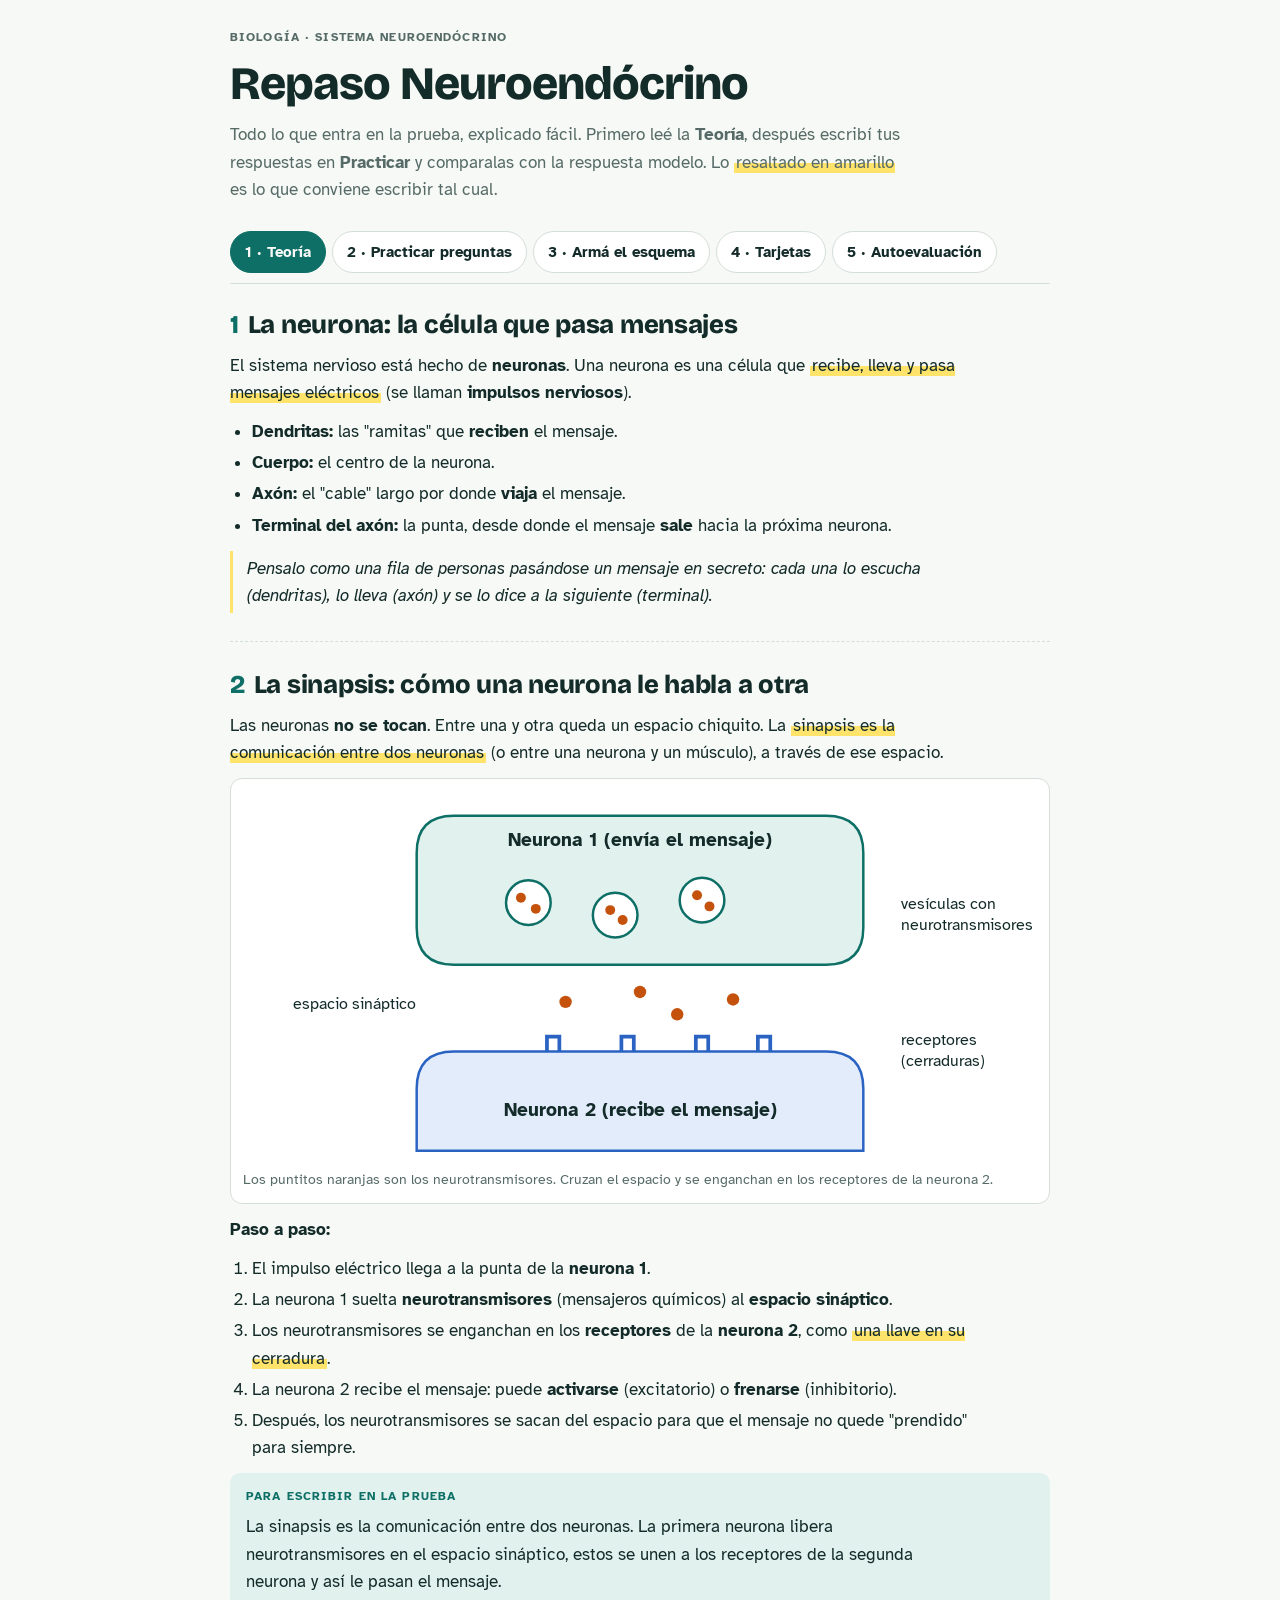
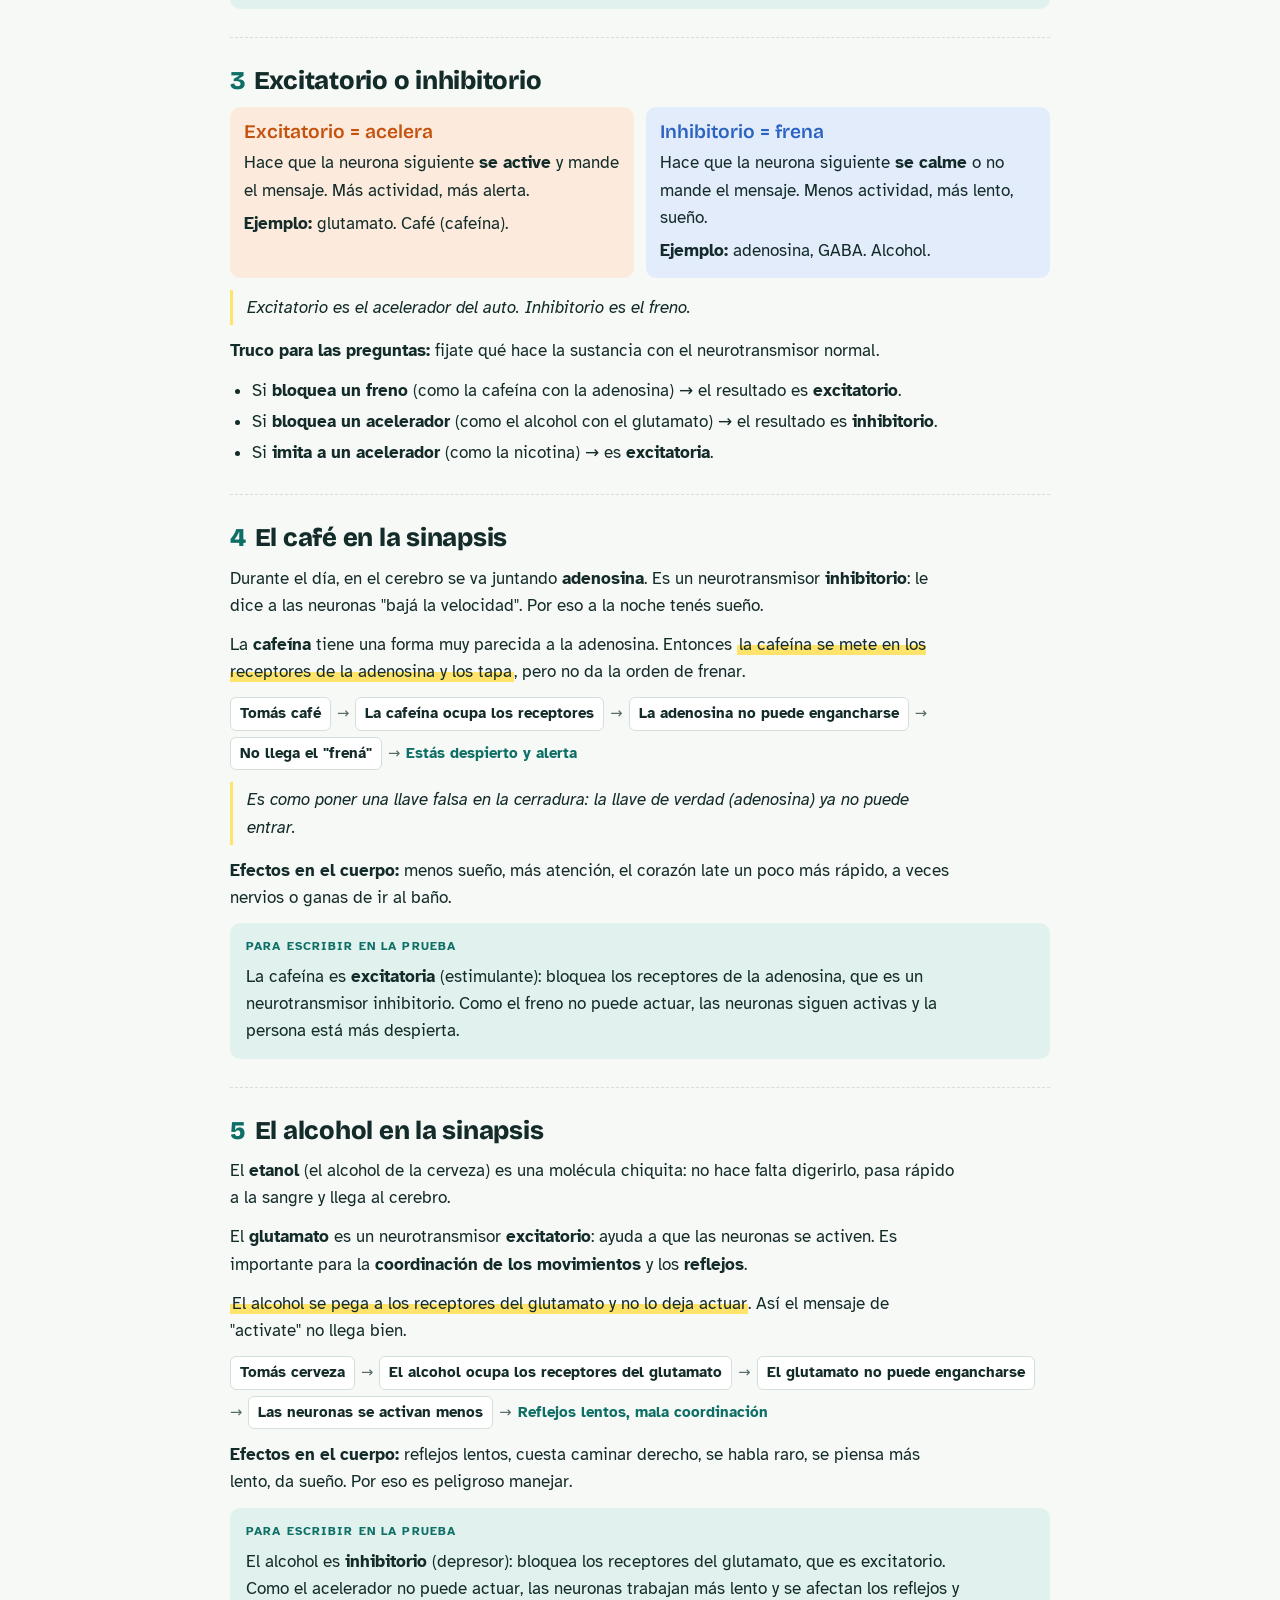
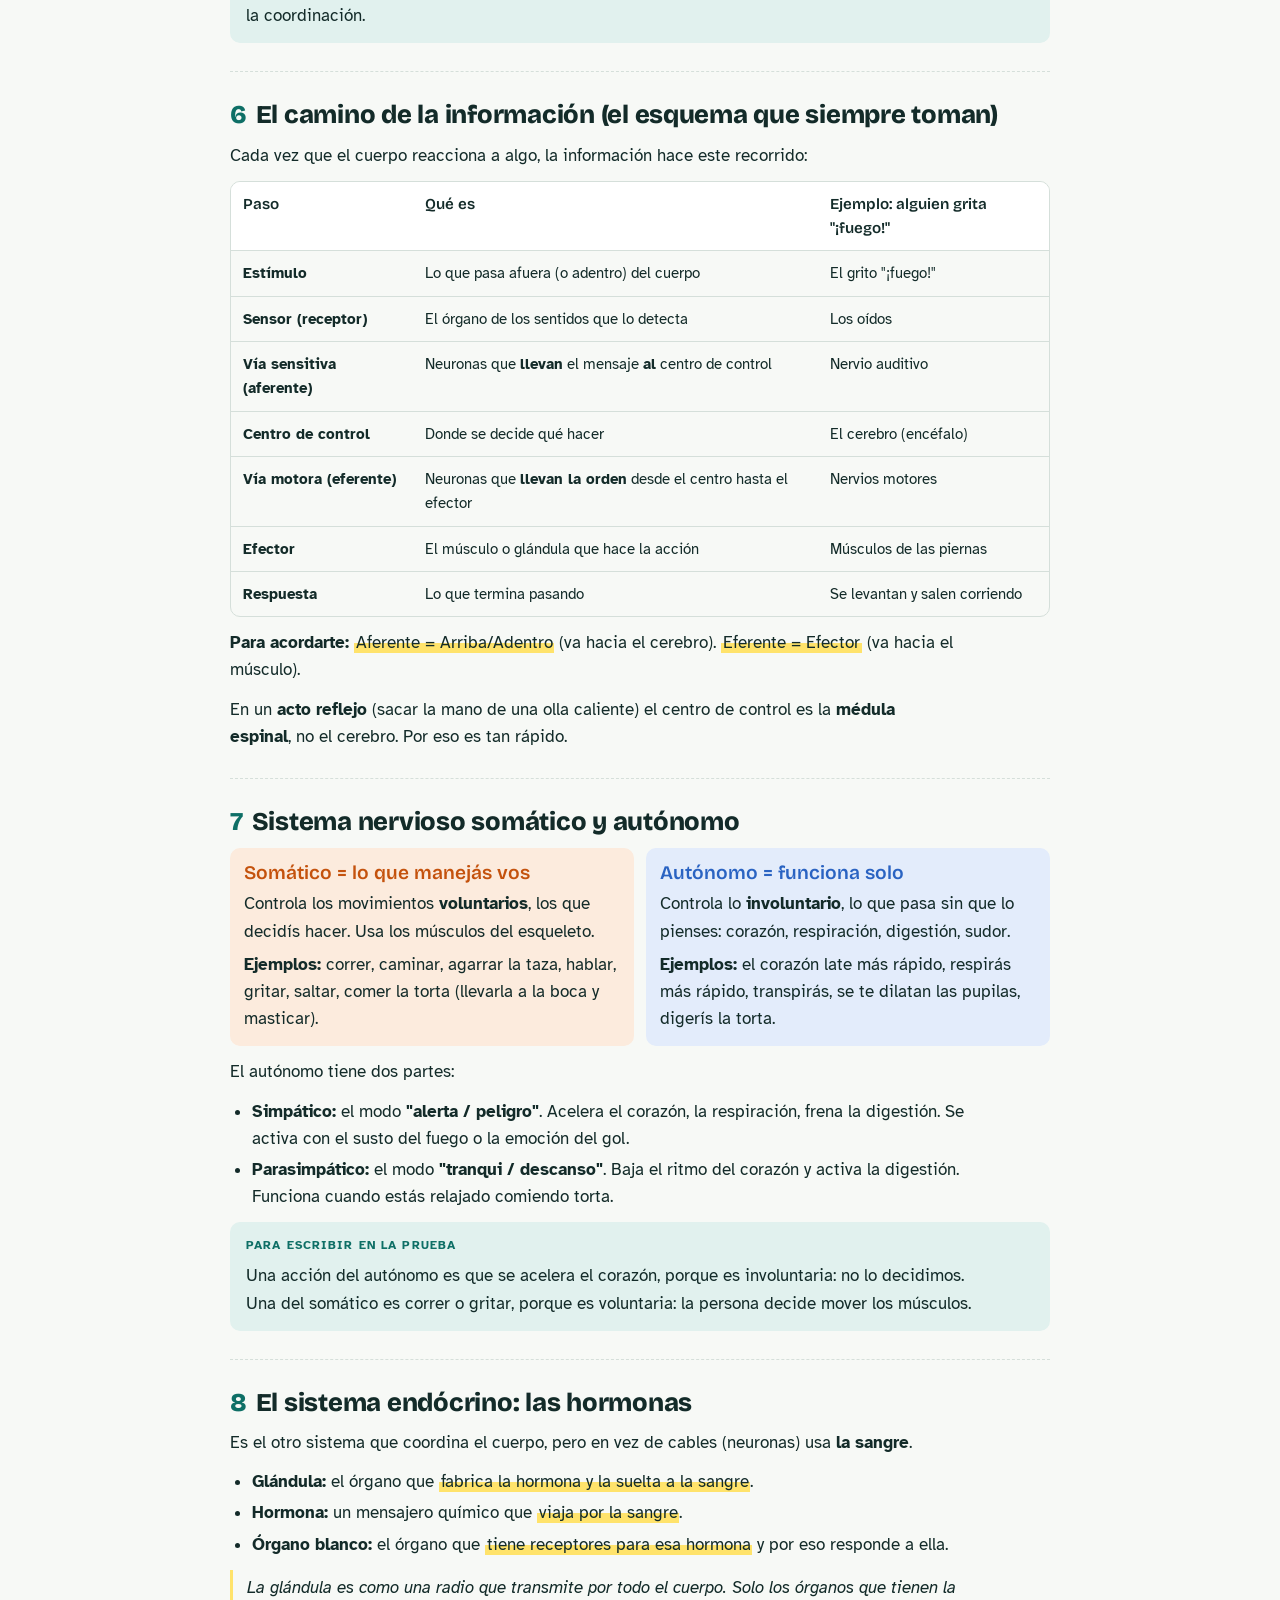
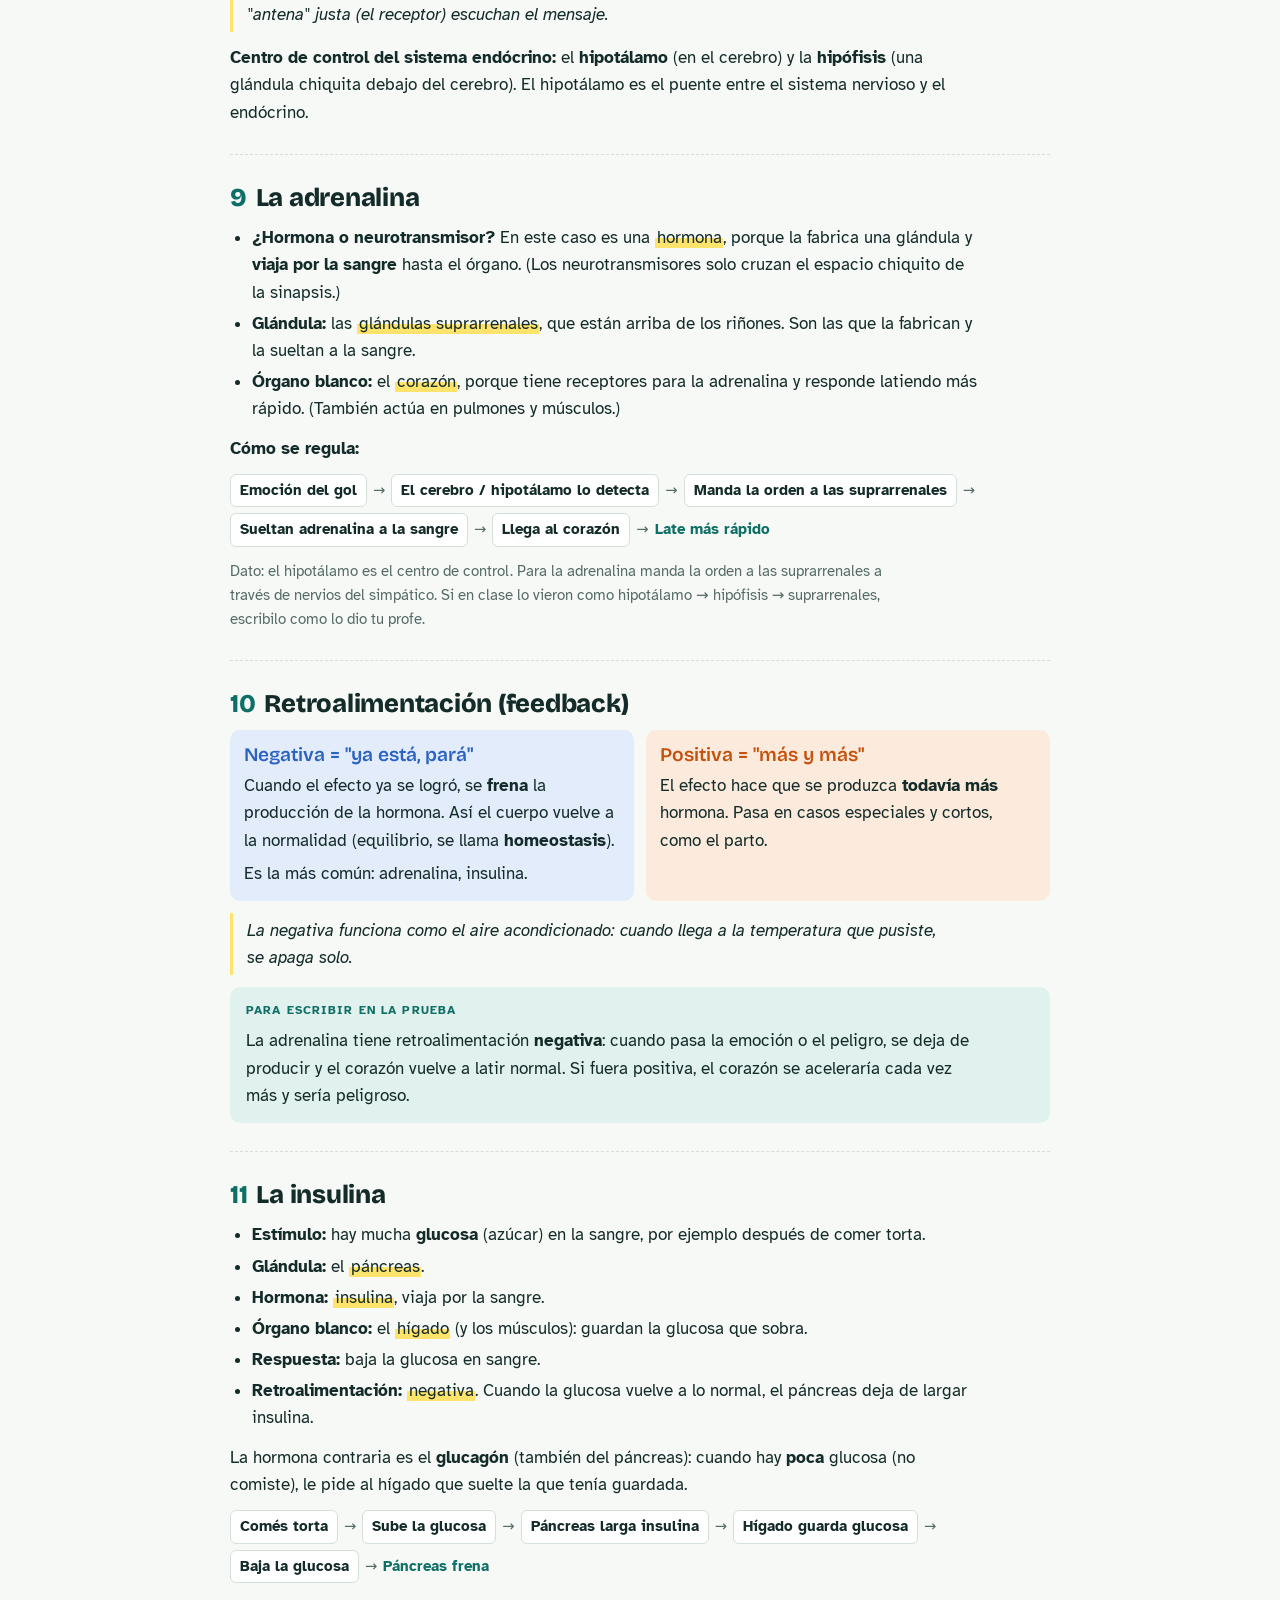
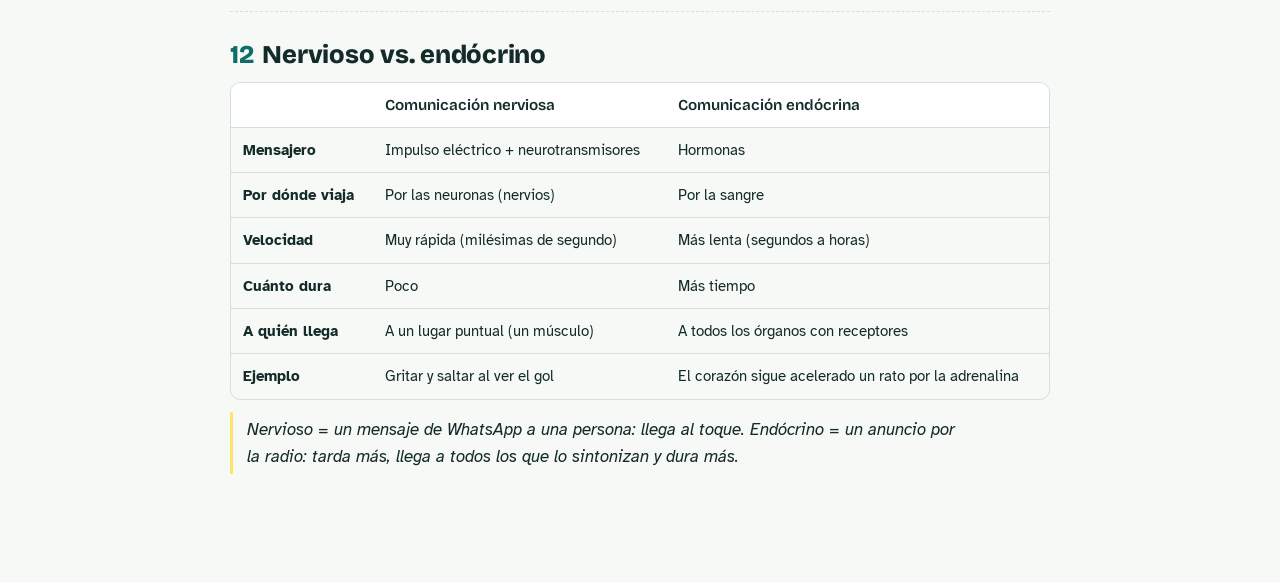
==== biologia.html @ 6afa4670 "Página de repaso de biología: sistema neuroendócrino en /biologia Co-Authored-By: Claude Opus 5.5 <n" ====
<!doctype html>
<html lang="es">
<head>
<meta charset="utf-8">
<meta name="viewport" content="width=device-width, initial-scale=1, viewport-fit=cover">
<meta name="robots" content="noindex">
<title>Repaso Neuroendócrino</title>
<meta name="claude:viewport-fit-sides" content="cover">
<link rel="preconnect" href="https://fonts.googleapis.com">
<link rel="preconnect" href="https://fonts.gstatic.com" crossorigin>
<link rel="stylesheet" href="https://fonts.googleapis.com/css2?family=Atkinson+Hyperlegible:ital,wght@0,400;0,700;1,400&family=Bricolage+Grotesque:opsz,wght@12..96,600;12..96,800&display=swap">
<style>
/* Layout: cuaderno de estudio. Una columna de lectura, pestañas fijas arriba, resaltador amarillo para lo que hay que escribir en la prueba. */
:root{
  --paper:#F7F9F6; --card:#FFFFFF; --ink:#132B29; --muted:#566B67; --line:#D5DFDA;
  --accent:#0E6F66; --accent-soft:#E1F1EE; --mark:#FFE36B;
  --exc:#C4520D; --exc-soft:#FCEBDD; --inh:#2A63C2; --inh-soft:#E3ECFB;
  --good:#1D7F45; --good-soft:#DFF3E6; --bad:#B42318; --bad-soft:#FBE4E1;
  --display:"Bricolage Grotesque", "Segoe UI", system-ui, sans-serif;
  --body:"Atkinson Hyperlegible", "Segoe UI", system-ui, sans-serif;
}
@media (prefers-color-scheme: dark){:root:not([data-theme="light"]){
  --paper:#0E1716; --card:#15211F; --ink:#E4EEEB; --muted:#9BB0AB; --line:#2A3B38;
  --accent:#43C5B3; --accent-soft:#163430; --mark:#6E5C00;
  --exc:#F28C4B; --exc-soft:#3A2414; --inh:#7EA8F2; --inh-soft:#17253F;
  --good:#5BD08A; --good-soft:#123222; --bad:#F2877C; --bad-soft:#3A1915; color-scheme:dark}}
:root[data-theme="dark"]{
  --paper:#0E1716; --card:#15211F; --ink:#E4EEEB; --muted:#9BB0AB; --line:#2A3B38;
  --accent:#43C5B3; --accent-soft:#163430; --mark:#6E5C00;
  --exc:#F28C4B; --exc-soft:#3A2414; --inh:#7EA8F2; --inh-soft:#17253F;
  --good:#5BD08A; --good-soft:#123222; --bad:#F2877C; --bad-soft:#3A1915; color-scheme:dark}

*{box-sizing:border-box}
html{color-scheme:light}
[hidden]{display:none!important}
body{margin:0}
:root{padding-top:env(safe-area-inset-top,0px);padding-bottom:env(safe-area-inset-bottom,0px)}
body{background:var(--paper);color:var(--ink);font-family:var(--body);font-size:17px;line-height:1.6;
  padding-left:max(16px, env(safe-area-inset-left, 0px));padding-right:max(16px, env(safe-area-inset-right, 0px))}
body::before{content:"";position:fixed;inset:0 0 auto;height:env(safe-area-inset-top, 0px);z-index:10;background:var(--paper)}
.wrap{max-width:820px;margin:0 auto;padding-block:28px 80px}
h1,h2,h3{font-family:var(--display);line-height:1.15;text-wrap:balance;margin:0}
h1{font-size:clamp(2rem,6vw,2.9rem);font-weight:800;letter-spacing:-.02em}
h2{font-size:1.6rem;font-weight:800;letter-spacing:-.01em}
h3{font-size:1.2rem;font-weight:600}
p{margin:0}
.hl{background:linear-gradient(transparent 52%, var(--mark) 52%);padding:0 .1em}
.eyebrow{font-size:.78rem;letter-spacing:.09em;text-transform:uppercase;color:var(--muted);font-weight:700}
.lede{color:var(--muted);max-width:62ch}
header.top{display:flex;flex-direction:column;gap:10px;margin-bottom:18px}

nav.tabs{position:sticky;top:env(safe-area-inset-top, 0px);z-index:5;background:var(--paper);
  display:flex;gap:6px;overflow-x:auto;padding-block:10px;border-bottom:1px solid var(--line);margin-bottom:26px;scrollbar-width:none}
nav.tabs button{flex:0 0 auto;font:inherit;font-weight:700;font-size:.95rem;border:1px solid var(--line);background:var(--card);
  color:var(--ink);padding:8px 14px;border-radius:999px;cursor:pointer}
nav.tabs button[aria-selected="true"]{background:var(--accent);border-color:var(--accent);color:var(--paper)}
button:focus-visible,textarea:focus-visible,.piece:focus-visible,.slot:focus-visible{outline:3px solid var(--accent);outline-offset:2px}

section.view{display:flex;flex-direction:column;gap:28px}
.topic{display:flex;flex-direction:column;gap:12px;padding-bottom:28px;border-bottom:1px dashed var(--line)}
.topic:last-child{border-bottom:0}
.topic p,.topic li{max-width:66ch}
.topic ul,.topic ol{margin:0;padding-left:1.3em;display:flex;flex-direction:column;gap:4px}
.num{font-family:var(--display);color:var(--accent);font-weight:800;margin-right:.35em}

.write{background:var(--accent-soft);border-radius:10px;padding:14px 16px;display:flex;flex-direction:column;gap:6px}
.write .eyebrow{color:var(--accent)}
.analogy{border-left:3px solid var(--mark);padding:4px 0 4px 14px;font-style:italic;color:var(--ink)}

.pair{display:grid;grid-template-columns:1fr 1fr;gap:12px}
.pair > div{border-radius:10px;padding:14px;display:flex;flex-direction:column;gap:6px;min-width:0}
.pair .exc{background:var(--exc-soft)} .pair .exc h3{color:var(--exc)}
.pair .inh{background:var(--inh-soft)} .pair .inh h3{color:var(--inh)}
@media (max-width:560px){.pair{grid-template-columns:1fr}}

.flow{display:flex;flex-wrap:wrap;gap:6px;align-items:center;font-size:.92rem}
.flow span{background:var(--card);border:1px solid var(--line);border-radius:6px;padding:4px 9px;font-weight:700}
.flow i{color:var(--muted);font-style:normal}
.flow em{font-style:normal;color:var(--accent);font-weight:700}

.table-wrap{overflow-x:auto;border:1px solid var(--line);border-radius:10px}
table{border-collapse:collapse;width:100%;min-width:480px;font-size:.95rem}
th,td{text-align:left;padding:10px 12px;border-bottom:1px solid var(--line);vertical-align:top}
th{font-family:var(--display);font-weight:600;background:var(--card)}
tr:last-child td{border-bottom:0}

figure{margin:0;background:var(--card);border:1px solid var(--line);border-radius:12px;padding:12px;overflow-x:auto}
figure svg{display:block;width:100%;min-width:420px;height:auto}
figcaption{font-size:.85rem;color:var(--muted);margin-top:6px}
svg text{font-family:var(--body);fill:var(--ink)}

/* práctica */
.progress{display:flex;flex-direction:column;gap:6px}
.bar{height:10px;border-radius:99px;background:var(--line);overflow:hidden}
.bar > div{height:100%;background:var(--good);width:0;transition:width .3s}
.filters{display:flex;gap:6px;flex-wrap:wrap}
.filters button{font:inherit;font-size:.88rem;border:1px solid var(--line);background:var(--card);color:var(--ink);padding:5px 12px;border-radius:999px;cursor:pointer}
.filters button[aria-pressed="true"]{border-color:var(--ink);font-weight:700}
.q{background:var(--card);border:1px solid var(--line);border-radius:12px;padding:16px;display:flex;flex-direction:column;gap:12px}
.q.done{border-color:var(--good)}
.qhead{display:flex;gap:8px;align-items:center;flex-wrap:wrap}
.tag{font-size:.74rem;font-weight:700;letter-spacing:.05em;text-transform:uppercase;padding:2px 8px;border-radius:5px;background:var(--accent-soft);color:var(--accent)}
.tag.sim{background:var(--exc-soft);color:var(--exc)}
.q .prompt{font-weight:700}
textarea{font:inherit;font-size:1rem;width:100%;min-height:110px;resize:vertical;border:1px solid var(--line);border-radius:8px;padding:10px;background:var(--paper);color:var(--ink)}
.chips{display:flex;flex-wrap:wrap;gap:6px;font-size:.84rem;align-items:center}
.chip{border:1px dashed var(--muted);color:var(--muted);border-radius:999px;padding:2px 10px}
.chip.on{border-style:solid;border-color:var(--good);background:var(--good-soft);color:var(--good);font-weight:700}
.actions{display:flex;flex-wrap:wrap;gap:8px}
.btn{font:inherit;font-weight:700;font-size:.92rem;border:1px solid var(--line);background:var(--paper);color:var(--ink);padding:7px 14px;border-radius:8px;cursor:pointer}
.btn.primary{background:var(--accent);border-color:var(--accent);color:var(--paper)}
.btn.ok[aria-pressed="true"]{background:var(--good);border-color:var(--good);color:var(--paper)}
.answer{border-top:1px solid var(--line);padding-top:12px;display:flex;flex-direction:column;gap:10px}
.answer ol,.answer ul{margin:0;padding-left:1.3em;display:flex;flex-direction:column;gap:4px}
.hint{font-size:.95rem;color:var(--muted)}

/* esquema */
.scenarios{display:flex;gap:6px;flex-wrap:wrap}
.board{display:grid;grid-template-columns:1fr 1fr;gap:18px}
@media (max-width:640px){.board{grid-template-columns:1fr}}
.col{display:flex;flex-direction:column;gap:8px;min-width:0}
.slot{display:grid;grid-template-columns:auto 1fr;gap:10px;align-items:center;border:1px dashed var(--muted);border-radius:8px;padding:8px 10px;min-height:46px;background:var(--card);cursor:pointer;font-size:.95rem}
.slot b{font-size:.74rem;text-transform:uppercase;letter-spacing:.05em;color:var(--muted);width:7.5em}
.slot.filled{border-style:solid}
.slot.right{border-color:var(--good);background:var(--good-soft)}
.slot.wrong{border-color:var(--bad);background:var(--bad-soft)}
.piece{border:1px solid var(--line);background:var(--card);border-radius:8px;padding:9px 12px;text-align:left;font:inherit;font-size:.95rem;color:var(--ink);cursor:pointer}
.piece:hover{border-color:var(--accent)}
.msg{font-weight:700}

/* flashcards */
.cardstage{display:flex;flex-direction:column;gap:14px;align-items:stretch}
.flash{min-height:230px;border-radius:14px;border:1px solid var(--line);background:var(--card);display:flex;flex-direction:column;justify-content:center;
  align-items:center;text-align:center;padding:24px;cursor:pointer;gap:10px;font:inherit;color:var(--ink);width:100%}
.flash .term{font-family:var(--display);font-size:1.9rem;font-weight:800}
.flash .def{font-size:1.08rem;max-width:52ch}
.flash.back{background:var(--accent-soft)}
.cardnav{display:flex;justify-content:space-between;align-items:center;gap:8px;flex-wrap:wrap}
.counter{font-variant-numeric:tabular-nums;color:var(--muted)}

/* quiz */
.mc{display:flex;flex-direction:column;gap:8px}
.opt{text-align:left;font:inherit;border:1px solid var(--line);background:var(--card);color:var(--ink);border-radius:8px;padding:10px 12px;cursor:pointer}
.opt.right{border-color:var(--good);background:var(--good-soft)}
.opt.wrong{border-color:var(--bad);background:var(--bad-soft)}
.opt:disabled{cursor:default}
.explain{font-size:.95rem;color:var(--muted)}
.score{font-family:var(--display);font-size:1.4rem;font-weight:800}
@media (prefers-reduced-motion:reduce){*{transition:none!important}}
</style>
</head>
<body>

<div class="wrap">
<header class="top">
  <span class="eyebrow">Biología · Sistema Neuroendócrino</span>
  <h1>Repaso Neuroendócrino</h1>
  <p class="lede">Todo lo que entra en la prueba, explicado fácil. Primero leé la <b>Teoría</b>, después escribí tus respuestas en <b>Practicar</b> y comparalas con la respuesta modelo. Lo <span class="hl">resaltado en amarillo</span> es lo que conviene escribir tal cual.</p>
</header>

<nav class="tabs" role="tablist" aria-label="Secciones">
  <button role="tab" id="tab-teoria" aria-selected="true" data-view="teoria">1 · Teoría</button>
  <button role="tab" id="tab-practica" aria-selected="false" data-view="practica">2 · Practicar preguntas</button>
  <button role="tab" id="tab-esquema" aria-selected="false" data-view="esquema">3 · Armá el esquema</button>
  <button role="tab" id="tab-tarjetas" aria-selected="false" data-view="tarjetas">4 · Tarjetas</button>
  <button role="tab" id="tab-quiz" aria-selected="false" data-view="quiz">5 · Autoevaluación</button>
</nav>

<!-- ================= TEORÍA ================= -->
<section class="view" id="teoria">

<div class="topic">
  <h2><span class="num">1</span>La neurona: la célula que pasa mensajes</h2>
  <p>El sistema nervioso está hecho de <b>neuronas</b>. Una neurona es una célula que <span class="hl">recibe, lleva y pasa mensajes eléctricos</span> (se llaman <b>impulsos nerviosos</b>).</p>
  <ul>
    <li><b>Dendritas:</b> las "ramitas" que <b>reciben</b> el mensaje.</li>
    <li><b>Cuerpo:</b> el centro de la neurona.</li>
    <li><b>Axón:</b> el "cable" largo por donde <b>viaja</b> el mensaje.</li>
    <li><b>Terminal del axón:</b> la punta, desde donde el mensaje <b>sale</b> hacia la próxima neurona.</li>
  </ul>
  <p class="analogy">Pensalo como una fila de personas pasándose un mensaje en secreto: cada una lo escucha (dendritas), lo lleva (axón) y se lo dice a la siguiente (terminal).</p>
</div>

<div class="topic">
  <h2><span class="num">2</span>La sinapsis: cómo una neurona le habla a otra</h2>
  <p>Las neuronas <b>no se tocan</b>. Entre una y otra queda un espacio chiquito. La <span class="hl">sinapsis es la comunicación entre dos neuronas</span> (o entre una neurona y un músculo), a través de ese espacio.</p>
  <figure>
    <svg viewBox="0 0 640 300" role="img" aria-label="Esquema de una sinapsis: neurona que envía arriba, espacio sináptico en el medio y neurona que recibe abajo con sus receptores">
      <path d="M170 20 L470 20 Q500 20 500 50 L500 110 Q500 140 470 140 L170 140 Q140 140 140 110 L140 50 Q140 20 170 20 Z" fill="var(--accent-soft)" stroke="var(--accent)" stroke-width="2"/>
      <text x="320" y="44" text-anchor="middle" font-size="15" font-weight="700">Neurona 1 (envía el mensaje)</text>
      <g fill="var(--card)" stroke="var(--accent)" stroke-width="2">
        <circle cx="230" cy="90" r="18"/><circle cx="300" cy="100" r="18"/><circle cx="370" cy="88" r="18"/>
      </g>
      <g fill="var(--exc)"><circle cx="224" cy="86" r="4"/><circle cx="236" cy="95" r="4"/><circle cx="296" cy="96" r="4"/><circle cx="306" cy="104" r="4"/><circle cx="366" cy="84" r="4"/><circle cx="376" cy="93" r="4"/></g>
      <text x="530" y="95" font-size="13" fill="var(--muted)">vesículas con</text>
      <text x="530" y="112" font-size="13" fill="var(--muted)">neurotransmisores</text>
      <g fill="var(--exc)"><circle cx="260" cy="170" r="5"/><circle cx="320" cy="162" r="5"/><circle cx="350" cy="180" r="5"/><circle cx="395" cy="168" r="5"/></g>
      <text x="40" y="176" font-size="13" fill="var(--muted)">espacio sináptico</text>
      <path d="M170 210 L470 210 Q500 210 500 240 L500 290 L140 290 L140 240 Q140 210 170 210 Z" fill="var(--inh-soft)" stroke="var(--inh)" stroke-width="2"/>
      <g fill="none" stroke="var(--inh)" stroke-width="3">
        <path d="M245 210 v-12 h10 v12"/><path d="M305 210 v-12 h10 v12"/><path d="M365 210 v-12 h10 v12"/><path d="M415 210 v-12 h10 v12"/>
      </g>
      <text x="530" y="205" font-size="13" fill="var(--muted)">receptores</text>
      <text x="530" y="222" font-size="13" fill="var(--muted)">(cerraduras)</text>
      <text x="320" y="262" text-anchor="middle" font-size="15" font-weight="700">Neurona 2 (recibe el mensaje)</text>
    </svg>
    <figcaption>Los puntitos naranjas son los neurotransmisores. Cruzan el espacio y se enganchan en los receptores de la neurona 2.</figcaption>
  </figure>
  <p><b>Paso a paso:</b></p>
  <ol>
    <li>El impulso eléctrico llega a la punta de la <b>neurona 1</b>.</li>
    <li>La neurona 1 suelta <b>neurotransmisores</b> (mensajeros químicos) al <b>espacio sináptico</b>.</li>
    <li>Los neurotransmisores se enganchan en los <b>receptores</b> de la <b>neurona 2</b>, como <span class="hl">una llave en su cerradura</span>.</li>
    <li>La neurona 2 recibe el mensaje: puede <b>activarse</b> (excitatorio) o <b>frenarse</b> (inhibitorio).</li>
    <li>Después, los neurotransmisores se sacan del espacio para que el mensaje no quede "prendido" para siempre.</li>
  </ol>
  <div class="write">
    <span class="eyebrow">Para escribir en la prueba</span>
    <p>La sinapsis es la comunicación entre dos neuronas. La primera neurona libera neurotransmisores en el espacio sináptico, estos se unen a los receptores de la segunda neurona y así le pasan el mensaje.</p>
  </div>
</div>

<div class="topic">
  <h2><span class="num">3</span>Excitatorio o inhibitorio</h2>
  <div class="pair">
    <div class="exc"><h3>Excitatorio = acelera</h3><p>Hace que la neurona siguiente <b>se active</b> y mande el mensaje. Más actividad, más alerta.</p><p><b>Ejemplo:</b> glutamato. Café (cafeína).</p></div>
    <div class="inh"><h3>Inhibitorio = frena</h3><p>Hace que la neurona siguiente <b>se calme</b> o no mande el mensaje. Menos actividad, más lento, sueño.</p><p><b>Ejemplo:</b> adenosina, GABA. Alcohol.</p></div>
  </div>
  <p class="analogy">Excitatorio es el acelerador del auto. Inhibitorio es el freno.</p>
  <p><b>Truco para las preguntas:</b> fijate qué hace la sustancia con el neurotransmisor normal.</p>
  <ul>
    <li>Si <b>bloquea un freno</b> (como la cafeína con la adenosina) → el resultado es <b>excitatorio</b>.</li>
    <li>Si <b>bloquea un acelerador</b> (como el alcohol con el glutamato) → el resultado es <b>inhibitorio</b>.</li>
    <li>Si <b>imita a un acelerador</b> (como la nicotina) → es <b>excitatoria</b>.</li>
  </ul>
</div>

<div class="topic">
  <h2><span class="num">4</span>El café en la sinapsis</h2>
  <p>Durante el día, en el cerebro se va juntando <b>adenosina</b>. Es un neurotransmisor <b>inhibitorio</b>: le dice a las neuronas "bajá la velocidad". Por eso a la noche tenés sueño.</p>
  <p>La <b>cafeína</b> tiene una forma muy parecida a la adenosina. Entonces <span class="hl">la cafeína se mete en los receptores de la adenosina y los tapa</span>, pero no da la orden de frenar.</p>
  <div class="flow"><span>Tomás café</span><i>→</i><span>La cafeína ocupa los receptores</span><i>→</i><span>La adenosina no puede engancharse</span><i>→</i><span>No llega el "frená"</span><i>→</i><em>Estás despierto y alerta</em></div>
  <p class="analogy">Es como poner una llave falsa en la cerradura: la llave de verdad (adenosina) ya no puede entrar.</p>
  <p><b>Efectos en el cuerpo:</b> menos sueño, más atención, el corazón late un poco más rápido, a veces nervios o ganas de ir al baño.</p>
  <div class="write">
    <span class="eyebrow">Para escribir en la prueba</span>
    <p>La cafeína es <b>excitatoria</b> (estimulante): bloquea los receptores de la adenosina, que es un neurotransmisor inhibitorio. Como el freno no puede actuar, las neuronas siguen activas y la persona está más despierta.</p>
  </div>
</div>

<div class="topic">
  <h2><span class="num">5</span>El alcohol en la sinapsis</h2>
  <p>El <b>etanol</b> (el alcohol de la cerveza) es una molécula chiquita: no hace falta digerirlo, pasa rápido a la sangre y llega al cerebro.</p>
  <p>El <b>glutamato</b> es un neurotransmisor <b>excitatorio</b>: ayuda a que las neuronas se activen. Es importante para la <b>coordinación de los movimientos</b> y los <b>reflejos</b>.</p>
  <p><span class="hl">El alcohol se pega a los receptores del glutamato y no lo deja actuar</span>. Así el mensaje de "activate" no llega bien.</p>
  <div class="flow"><span>Tomás cerveza</span><i>→</i><span>El alcohol ocupa los receptores del glutamato</span><i>→</i><span>El glutamato no puede engancharse</span><i>→</i><span>Las neuronas se activan menos</span><i>→</i><em>Reflejos lentos, mala coordinación</em></div>
  <p><b>Efectos en el cuerpo:</b> reflejos lentos, cuesta caminar derecho, se habla raro, se piensa más lento, da sueño. Por eso es peligroso manejar.</p>
  <div class="write">
    <span class="eyebrow">Para escribir en la prueba</span>
    <p>El alcohol es <b>inhibitorio</b> (depresor): bloquea los receptores del glutamato, que es excitatorio. Como el acelerador no puede actuar, las neuronas trabajan más lento y se afectan los reflejos y la coordinación.</p>
  </div>
</div>

<div class="topic">
  <h2><span class="num">6</span>El camino de la información (el esquema que siempre toman)</h2>
  <p>Cada vez que el cuerpo reacciona a algo, la información hace este recorrido:</p>
  <div class="table-wrap"><table>
    <thead><tr><th>Paso</th><th>Qué es</th><th>Ejemplo: alguien grita "¡fuego!"</th></tr></thead>
    <tbody>
      <tr><td><b>Estímulo</b></td><td>Lo que pasa afuera (o adentro) del cuerpo</td><td>El grito "¡fuego!"</td></tr>
      <tr><td><b>Sensor (receptor)</b></td><td>El órgano de los sentidos que lo detecta</td><td>Los oídos</td></tr>
      <tr><td><b>Vía sensitiva (aferente)</b></td><td>Neuronas que <b>llevan</b> el mensaje <b>al</b> centro de control</td><td>Nervio auditivo</td></tr>
      <tr><td><b>Centro de control</b></td><td>Donde se decide qué hacer</td><td>El cerebro (encéfalo)</td></tr>
      <tr><td><b>Vía motora (eferente)</b></td><td>Neuronas que <b>llevan la orden</b> desde el centro hasta el efector</td><td>Nervios motores</td></tr>
      <tr><td><b>Efector</b></td><td>El músculo o glándula que hace la acción</td><td>Músculos de las piernas</td></tr>
      <tr><td><b>Respuesta</b></td><td>Lo que termina pasando</td><td>Se levantan y salen corriendo</td></tr>
    </tbody>
  </table></div>
  <p><b>Para acordarte:</b> <span class="hl">Aferente = Arriba/Adentro</span> (va hacia el cerebro). <span class="hl">Eferente = Efector</span> (va hacia el músculo).</p>
  <p>En un <b>acto reflejo</b> (sacar la mano de una olla caliente) el centro de control es la <b>médula espinal</b>, no el cerebro. Por eso es tan rápido.</p>
</div>

<div class="topic">
  <h2><span class="num">7</span>Sistema nervioso somático y autónomo</h2>
  <div class="pair">
    <div class="exc"><h3>Somático = lo que manejás vos</h3><p>Controla los movimientos <b>voluntarios</b>, los que decidís hacer. Usa los músculos del esqueleto.</p><p><b>Ejemplos:</b> correr, caminar, agarrar la taza, hablar, gritar, saltar, comer la torta (llevarla a la boca y masticar).</p></div>
    <div class="inh"><h3>Autónomo = funciona solo</h3><p>Controla lo <b>involuntario</b>, lo que pasa sin que lo pienses: corazón, respiración, digestión, sudor.</p><p><b>Ejemplos:</b> el corazón late más rápido, respirás más rápido, transpirás, se te dilatan las pupilas, digerís la torta.</p></div>
  </div>
  <p>El autónomo tiene dos partes:</p>
  <ul>
    <li><b>Simpático:</b> el modo <b>"alerta / peligro"</b>. Acelera el corazón, la respiración, frena la digestión. Se activa con el susto del fuego o la emoción del gol.</li>
    <li><b>Parasimpático:</b> el modo <b>"tranqui / descanso"</b>. Baja el ritmo del corazón y activa la digestión. Funciona cuando estás relajado comiendo torta.</li>
  </ul>
  <div class="write">
    <span class="eyebrow">Para escribir en la prueba</span>
    <p>Una acción del autónomo es que se acelera el corazón, porque es involuntaria: no lo decidimos. Una del somático es correr o gritar, porque es voluntaria: la persona decide mover los músculos.</p>
  </div>
</div>

<div class="topic">
  <h2><span class="num">8</span>El sistema endócrino: las hormonas</h2>
  <p>Es el otro sistema que coordina el cuerpo, pero en vez de cables (neuronas) usa <b>la sangre</b>.</p>
  <ul>
    <li><b>Glándula:</b> el órgano que <span class="hl">fabrica la hormona y la suelta a la sangre</span>.</li>
    <li><b>Hormona:</b> un mensajero químico que <span class="hl">viaja por la sangre</span>.</li>
    <li><b>Órgano blanco:</b> el órgano que <span class="hl">tiene receptores para esa hormona</span> y por eso responde a ella.</li>
  </ul>
  <p class="analogy">La glándula es como una radio que transmite por todo el cuerpo. Solo los órganos que tienen la "antena" justa (el receptor) escuchan el mensaje.</p>
  <p><b>Centro de control del sistema endócrino:</b> el <b>hipotálamo</b> (en el cerebro) y la <b>hipófisis</b> (una glándula chiquita debajo del cerebro). El hipotálamo es el puente entre el sistema nervioso y el endócrino.</p>
</div>

<div class="topic">
  <h2><span class="num">9</span>La adrenalina</h2>
  <ul>
    <li><b>¿Hormona o neurotransmisor?</b> En este caso es una <span class="hl">hormona</span>, porque la fabrica una glándula y <b>viaja por la sangre</b> hasta el órgano. (Los neurotransmisores solo cruzan el espacio chiquito de la sinapsis.)</li>
    <li><b>Glándula:</b> las <span class="hl">glándulas suprarrenales</span>, que están arriba de los riñones. Son las que la fabrican y la sueltan a la sangre.</li>
    <li><b>Órgano blanco:</b> el <span class="hl">corazón</span>, porque tiene receptores para la adrenalina y responde latiendo más rápido. (También actúa en pulmones y músculos.)</li>
  </ul>
  <p><b>Cómo se regula:</b></p>
  <div class="flow"><span>Emoción del gol</span><i>→</i><span>El cerebro / hipotálamo lo detecta</span><i>→</i><span>Manda la orden a las suprarrenales</span><i>→</i><span>Sueltan adrenalina a la sangre</span><i>→</i><span>Llega al corazón</span><i>→</i><em>Late más rápido</em></div>
  <p class="hint">Dato: el hipotálamo es el centro de control. Para la adrenalina manda la orden a las suprarrenales a través de nervios del simpático. Si en clase lo vieron como hipotálamo → hipófisis → suprarrenales, escribilo como lo dio tu profe.</p>
</div>

<div class="topic">
  <h2><span class="num">10</span>Retroalimentación (feedback)</h2>
  <div class="pair">
    <div class="inh"><h3>Negativa = "ya está, pará"</h3><p>Cuando el efecto ya se logró, se <b>frena</b> la producción de la hormona. Así el cuerpo vuelve a la normalidad (equilibrio, se llama <b>homeostasis</b>).</p><p>Es la más común: adrenalina, insulina.</p></div>
    <div class="exc"><h3>Positiva = "más y más"</h3><p>El efecto hace que se produzca <b>todavía más</b> hormona. Pasa en casos especiales y cortos, como el parto.</p></div>
  </div>
  <p class="analogy">La negativa funciona como el aire acondicionado: cuando llega a la temperatura que pusiste, se apaga solo.</p>
  <div class="write">
    <span class="eyebrow">Para escribir en la prueba</span>
    <p>La adrenalina tiene retroalimentación <b>negativa</b>: cuando pasa la emoción o el peligro, se deja de producir y el corazón vuelve a latir normal. Si fuera positiva, el corazón se aceleraría cada vez más y sería peligroso.</p>
  </div>
</div>

<div class="topic">
  <h2><span class="num">11</span>La insulina</h2>
  <ul>
    <li><b>Estímulo:</b> hay mucha <b>glucosa</b> (azúcar) en la sangre, por ejemplo después de comer torta.</li>
    <li><b>Glándula:</b> el <span class="hl">páncreas</span>.</li>
    <li><b>Hormona:</b> <span class="hl">insulina</span>, viaja por la sangre.</li>
    <li><b>Órgano blanco:</b> el <span class="hl">hígado</span> (y los músculos): guardan la glucosa que sobra.</li>
    <li><b>Respuesta:</b> baja la glucosa en sangre.</li>
    <li><b>Retroalimentación:</b> <span class="hl">negativa</span>. Cuando la glucosa vuelve a lo normal, el páncreas deja de largar insulina.</li>
  </ul>
  <p>La hormona contraria es el <b>glucagón</b> (también del páncreas): cuando hay <b>poca</b> glucosa (no comiste), le pide al hígado que suelte la que tenía guardada.</p>
  <div class="flow"><span>Comés torta</span><i>→</i><span>Sube la glucosa</span><i>→</i><span>Páncreas larga insulina</span><i>→</i><span>Hígado guarda glucosa</span><i>→</i><span>Baja la glucosa</span><i>→</i><em>Páncreas frena</em></div>
</div>

<div class="topic">
  <h2><span class="num">12</span>Nervioso vs. endócrino</h2>
  <div class="table-wrap"><table>
    <thead><tr><th></th><th>Comunicación nerviosa</th><th>Comunicación endócrina</th></tr></thead>
    <tbody>
      <tr><td><b>Mensajero</b></td><td>Impulso eléctrico + neurotransmisores</td><td>Hormonas</td></tr>
      <tr><td><b>Por dónde viaja</b></td><td>Por las neuronas (nervios)</td><td>Por la sangre</td></tr>
      <tr><td><b>Velocidad</b></td><td>Muy rápida (milésimas de segundo)</td><td>Más lenta (segundos a horas)</td></tr>
      <tr><td><b>Cuánto dura</b></td><td>Poco</td><td>Más tiempo</td></tr>
      <tr><td><b>A quién llega</b></td><td>A un lugar puntual (un músculo)</td><td>A todos los órganos con receptores</td></tr>
      <tr><td><b>Ejemplo</b></td><td>Gritar y saltar al ver el gol</td><td>El corazón sigue acelerado un rato por la adrenalina</td></tr>
    </tbody>
  </table></div>
  <p class="analogy">Nervioso = un mensaje de WhatsApp a una persona: llega al toque. Endócrino = un anuncio por la radio: tarda más, llega a todos los que lo sintonizan y dura más.</p>
</div>

</section>

<!-- ================= PRÁCTICA ================= -->
<section class="view" id="practica" hidden>
  <div class="progress">
    <p><b id="prog-txt">0 de 0 aprendidas</b> · Escribí con tus palabras y después mirá la respuesta modelo. Las palabras clave se prenden en verde cuando las usás.</p>
    <div class="bar"><div id="prog-bar"></div></div>
  </div>
  <div class="filters" id="filters">
    <button aria-pressed="true" data-f="all">Todas</button>
    <button aria-pressed="false" data-f="Prueba">De la prueba</button>
    <button aria-pressed="false" data-f="Parecida">Parecidas</button>
    <button aria-pressed="false" data-f="pend">Me faltan</button>
  </div>
  <div id="qlist" style="display:flex;flex-direction:column;gap:16px"></div>
</section>

<!-- ================= ESQUEMA ================= -->
<section class="view" id="esquema" hidden>
  <div style="display:flex;flex-direction:column;gap:8px">
    <h2>Armá el esquema</h2>
    <p class="lede">Tocá las piezas de la derecha en el orden correcto: van llenando los casilleros de arriba hacia abajo. Para sacar una, tocá el casillero.</p>
  </div>
  <div class="scenarios" id="scenarios"></div>
  <p id="sc-desc"></p>
  <div class="board">
    <div class="col" id="slots"></div>
    <div class="col"><span class="eyebrow">Piezas</span><div class="col" id="pieces"></div></div>
  </div>
  <div class="actions"><button class="btn primary" id="sc-check">Corregir</button><button class="btn" id="sc-reset">Empezar de nuevo</button></div>
  <p class="msg" id="sc-msg" aria-live="polite"></p>
</section>

<!-- ================= TARJETAS ================= -->
<section class="view" id="tarjetas" hidden>
  <div style="display:flex;flex-direction:column;gap:8px">
    <h2>Tarjetas de memoria</h2>
    <p class="lede">Leé la palabra, intentá decir qué significa en voz alta y después tocá la tarjeta para darla vuelta.</p>
  </div>
  <div class="cardstage">
    <button class="flash" id="flash" aria-live="polite"></button>
    <div class="cardnav">
      <button class="btn" id="fc-prev">← Anterior</button>
      <span class="counter" id="fc-count"></span>
      <button class="btn" id="fc-shuffle">Mezclar</button>
      <button class="btn primary" id="fc-next">Siguiente →</button>
    </div>
  </div>
</section>

<!-- ================= QUIZ ================= -->
<section class="view" id="quiz" hidden>
  <div style="display:flex;flex-direction:column;gap:8px">
    <h2>Autoevaluación</h2>
    <p class="lede">Preguntas rápidas de opción múltiple. Si te equivocás, leé la explicación.</p>
    <p class="score" id="qz-score" aria-live="polite"></p>
  </div>
  <div id="qz" style="display:flex;flex-direction:column;gap:22px"></div>
  <div class="actions"><button class="btn" id="qz-reset">Volver a empezar</button></div>
</section>
</div>

<script>
const store={get(k,d){try{const v=localStorage.getItem(k);return v===null?d:JSON.parse(v)}catch(e){return d}},
  set(k,v){try{localStorage.setItem(k,JSON.stringify(v))}catch(e){}}};

/* ---------- pestañas ---------- */
const tabs=[...document.querySelectorAll('nav.tabs button')];
function showView(id){
  tabs.forEach(t=>t.setAttribute('aria-selected',t.dataset.view===id));
  document.querySelectorAll('section.view').forEach(s=>s.hidden=s.id!==id);
  store.set('rn-tab',id);
}
tabs.forEach(t=>t.addEventListener('click',()=>{showView(t.dataset.view);window.scrollTo({top:0})}));
const startTab=(location.hash||'').slice(1);
showView(['teoria','practica','esquema','tarjetas','quiz'].includes(startTab)?startTab:store.get('rn-tab','teoria'));

/* ---------- práctica ---------- */
const norm=s=>s.toLowerCase().normalize('NFD').replace(/[̀-ͯ]/g,'');
const QS=[
{id:'p1',src:'Prueba',topic:'Café',q:'Realizá un esquema de lo que sucede en la sinapsis cuando se consume café.',
 hint:'Nombrá las dos neuronas, la adenosina, la cafeína y los receptores. Usá flechas.',
 kw:[['neurona'],['sinapsis','espacio sinaptico'],['adenosina'],['cafeina'],['receptor'],['bloquea','tapa','ocupa']],
 a:`<ol><li><b>Neurona 1</b> libera <b>adenosina</b> (neurotransmisor inhibitorio) al <b>espacio sináptico</b>.</li><li>La <b>cafeína</b>, que se parece a la adenosina, ya está ocupando los <b>receptores</b> de la <b>neurona 2</b>.</li><li>La adenosina <b>no puede unirse</b> a los receptores.</li><li>La neurona 2 no recibe la orden de frenar → sigue activa.</li><li><b>Resultado:</b> menos sueño, más alerta.</li></ol><p class="hint">En la hoja dibujá dos neuronas, el espacio en el medio, los receptores como cerraduras, la cafeína tapando las cerraduras y la adenosina "afuera" sin poder entrar.</p>`},
{id:'p2',src:'Prueba',topic:'Café',q:'Explicale a tu abuelo cómo afecta el café a la sinapsis y qué efecto tiene en el cuerpo. (Usá: sinapsis, neurotransmisor, receptor, neurona.)',
 hint:'Hablale como a alguien que no sabe nada. Usá la idea de la llave y la cerradura.',
 kw:[['sinapsis'],['neurotransmisor'],['receptor'],['neurona'],['adenosina'],['cafeina']],
 a:`<p>"Mirá abuelo: en el cerebro hay unas células que se llaman <b>neuronas</b> y se pasan mensajes entre ellas. El lugar donde se pasan el mensaje se llama <b>sinapsis</b>. Para hablar, una neurona suelta unas sustancias que se llaman <b>neurotransmisores</b>, que se enganchan en la otra neurona en unos <b>receptores</b>, como una llave en una cerradura.</p><p>Durante el día se junta un neurotransmisor llamado adenosina, que le dice a las neuronas 'bajá un cambio', y por eso a la noche te da sueño. La cafeína del café se parece mucho a la adenosina, entonces se mete en esas cerraduras y las tapa. La adenosina no puede engancharse y el mensaje de 'descansá' no llega.</p><p>Por eso después de un café estás más despierto, más atento, con menos sueño, y el corazón te late un poquito más rápido."</p>`},
{id:'p3',src:'Prueba',topic:'Café',q:'¿El café (la cafeína) es una sustancia inhibitoria o excitatoria? Explicá.',
 hint:'¿Qué hace la adenosina normalmente? ¿Y qué pasa si la bloqueás?',
 kw:[['excitatori','estimulante'],['adenosina'],['inhibitori','frena'],['bloquea','tapa','ocupa'],['activ','alerta','despiert']],
 a:`<p>Es <b>excitatoria</b> (estimulante). La adenosina es un neurotransmisor <b>inhibitorio</b> que frena a las neuronas y da sueño. La cafeína bloquea sus receptores, entonces ese freno no actúa y las neuronas siguen <b>activas</b>: la persona está más despierta y alerta.</p>`},
{id:'p4',src:'Prueba',topic:'Esquema',q:'Violeta está en un café con amigas y un cliente grita "¡fuego!". Hacé el esquema estímulo → sensor → centro de control → efector → respuesta, mencionando las vías nerviosas.',
 hint:'No te olvides de las dos vías: sensitiva (aferente) y motora (eferente).',
 kw:[['estimulo'],['sensor','receptor','oido'],['aferente','sensitiv'],['centro de control','cerebro','encefalo'],['eferente','motor'],['efector','musculo'],['respuesta']],
 a:`<ol><li><b>Estímulo:</b> el grito "¡fuego!".</li><li><b>Sensor:</b> los oídos.</li><li><b>Vía sensitiva (aferente):</b> el nervio auditivo lleva la información al cerebro.</li><li><b>Centro de control:</b> el cerebro (encéfalo), que interpreta "peligro" y decide huir.</li><li><b>Vía motora (eferente):</b> los nervios motores llevan la orden a los músculos.</li><li><b>Efector:</b> los músculos de las piernas.</li><li><b>Respuesta:</b> se levanta y sale corriendo.</li></ol>`},
{id:'p5',src:'Prueba',topic:'Esquema',q:'Lucio ve el gol de Messi en el debut del Mundial y grita de alegría. Hacé el esquema estímulo → sensor → centro de control → efector → respuesta con las vías nerviosas.',
 hint:'¿Con qué sentido se da cuenta del gol? ¿Qué músculos usa para gritar y saltar?',
 kw:[['estimulo'],['sensor','receptor','ojo'],['aferente','sensitiv'],['centro de control','cerebro','encefalo'],['eferente','motor'],['efector','musculo'],['respuesta']],
 a:`<ol><li><b>Estímulo:</b> ver el gol en la tele.</li><li><b>Sensor:</b> los ojos.</li><li><b>Vía sensitiva (aferente):</b> el nervio óptico lleva la imagen al cerebro.</li><li><b>Centro de control:</b> el cerebro, que entiende "¡gol!" y decide festejar.</li><li><b>Vía motora (eferente):</b> los nervios motores llevan la orden.</li><li><b>Efector:</b> músculos de brazos y piernas, y los de la garganta (cuerdas vocales).</li><li><b>Respuesta:</b> salta y grita de alegría.</li></ol>`},
{id:'p6',src:'Prueba',topic:'Autónomo / somático',q:'En el ejemplo del café y el grito de "fuego", mencioná una acción regulada por el SN autónomo y una por el somático.',
 hint:'Autónomo = lo que pasa solo. Somático = lo que decidís hacer.',
 kw:[['autonomo'],['somatico'],['involuntari','sin querer','solo'],['voluntari','decide']],
 a:`<ul><li><b>Autónomo:</b> se le acelera el corazón por el susto (o digiere la torta). Es involuntario, pasa solo.</li><li><b>Somático:</b> se levanta y sale corriendo (o agarra la taza, charla con sus amigas). Es voluntario, ella decide mover los músculos.</li></ul>`},
{id:'p7',src:'Prueba',topic:'Autónomo / somático',q:'En el partido, mencioná una acción regulada por el SN autónomo y una por el somático (que no sea la del esquema). Justificá.',
 hint:'Pensá en el cuerpo de Lucio por dentro (corazón, sudor) y en algo que él hace a propósito.',
 kw:[['autonomo'],['somatico'],['involuntari','solo'],['voluntari','decide']],
 a:`<ul><li><b>Autónomo:</b> el corazón le late más rápido / transpira / respira más rápido. Es involuntario: no lo puede controlar.</li><li><b>Somático:</b> abrazar a sus amigos, abrir una lata de cerveza o aplaudir. Es voluntario: él decide moverse.</li></ul>`},
{id:'p8',src:'Prueba',topic:'Adrenalina',q:'¿Qué tipo de sustancia es la adrenalina en este caso, hormona o neurotransmisor? ¿Por qué?',
 hint:'Fijate en el enunciado: "proviene de las suprarrenales y fluye por la sangre".',
 kw:[['hormona'],['sangre'],['glandula','suprarrenal']],
 a:`<p>Es una <b>hormona</b>, porque la fabrica una <b>glándula</b> (las suprarrenales) y viaja <b>por la sangre</b> hasta el órgano donde actúa. Un neurotransmisor, en cambio, solo cruza el espacio de la sinapsis entre dos neuronas.</p>`},
{id:'p9',src:'Prueba',topic:'Adrenalina',q:'¿Cuál es la glándula que produce la adrenalina? ¿Por qué?',hint:'Están arriba de los riñones.',
 kw:[['suprarrenal'],['fabrica','produce'],['sangre','libera']],
 a:`<p>Las <b>glándulas suprarrenales</b> (arriba de los riñones), porque son las que <b>fabrican</b> la adrenalina y la <b>liberan a la sangre</b>.</p>`},
{id:'p10',src:'Prueba',topic:'Adrenalina',q:'¿Cuál es el órgano blanco de la adrenalina en el ejemplo? ¿Por qué?',hint:'El enunciado dice qué aumenta.',
 kw:[['corazon'],['receptor'],['frecuencia','late','rapido']],
 a:`<p>El <b>corazón</b>, porque tiene <b>receptores</b> para la adrenalina y responde a ella aumentando la frecuencia cardíaca (late más rápido).</p>`},
{id:'p11',src:'Prueba',topic:'Adrenalina',q:'Explicá cómo se regula la producción de adrenalina mencionando las estructuras que funcionan como centro de control endócrino.',
 hint:'Empezá por el estímulo (el gol) y terminá en el corazón. El centro de control es el hipotálamo.',
 kw:[['hipotalamo'],['hipofisis','nervio','simpatico'],['suprarrenal'],['sangre'],['corazon'],['negativa','frena','deja de']],
 a:`<ol><li>Estímulo: la emoción del gol.</li><li>El <b>hipotálamo</b> (en el cerebro) es el centro de control: detecta la emoción y manda la orden. Junto con la <b>hipófisis</b> controla el sistema endócrino.</li><li>La orden llega a las <b>glándulas suprarrenales</b> (en el caso de la adrenalina, por nervios del simpático).</li><li>Las suprarrenales liberan adrenalina a la <b>sangre</b>.</li><li>Llega al <b>corazón</b> (órgano blanco), que late más rápido.</li><li>Cuando pasa la emoción, el hipotálamo deja de dar la orden y se frena la producción (retroalimentación negativa).</li></ol>`},
{id:'p12',src:'Prueba',topic:'Retroalimentación',q:'¿Qué tipo de retroalimentación debería tener la producción de adrenalina? ¿Por qué?',
 hint:'¿Qué pasaría si el corazón se acelerara cada vez más sin parar?',
 kw:[['negativa'],['frena','deja de','disminu','baja'],['normal','equilibrio','homeostasis']],
 a:`<p><b>Negativa</b>. Cuando ya pasó la emoción o el peligro, se deja de producir adrenalina y el corazón vuelve a latir normal. Así el cuerpo mantiene el equilibrio (homeostasis). Si fuera positiva, el corazón se aceleraría cada vez más y sería peligroso.</p>`},
{id:'p13',src:'Prueba',topic:'Nervioso vs endócrino',q:'Mencioná diferencias entre la comunicación nerviosa y la endócrina usando los ejemplos del partido.',
 hint:'Compará: mensajero, por dónde viaja, velocidad, duración.',
 kw:[['neurotransmisor','impulso'],['hormona'],['sangre'],['neurona','nervio'],['rapid'],['lent'],['dura']],
 a:`<ul><li><b>Mensajero:</b> la nerviosa usa impulsos eléctricos y neurotransmisores; la endócrina usa hormonas (adrenalina).</li><li><b>Camino:</b> la nerviosa va por las neuronas; la endócrina va por la sangre.</li><li><b>Velocidad:</b> la nerviosa es muy rápida (Lucio salta apenas ve el gol); la endócrina es más lenta.</li><li><b>Duración:</b> la nerviosa dura poco (el salto); la endócrina dura más (el corazón sigue acelerado un rato después del gol).</li></ul>`},
{id:'p14',src:'Prueba',topic:'Sinapsis',q:'Explicá en qué consiste el proceso de sinapsis.',
 hint:'Usá los pasos: impulso → libera neurotransmisores → espacio → receptores.',
 kw:[['neurona'],['neurotransmisor'],['espacio sinaptico','espacio'],['receptor'],['impulso','mensaje']],
 a:`<p>La sinapsis es la <b>comunicación entre dos neuronas</b>. Cuando el impulso llega a la punta de la primera neurona, esta libera <b>neurotransmisores</b> al <b>espacio sináptico</b>. Los neurotransmisores se unen a los <b>receptores</b> de la segunda neurona (como una llave en su cerradura) y así le pasan el mensaje, que puede activarla (excitatorio) o frenarla (inhibitorio).</p>`},
{id:'p15',src:'Prueba',topic:'Alcohol',q:'Realizá un esquema que muestre lo que sucede en la sinapsis cuando se consume cerveza.',
 hint:'Igual que el del café, pero con glutamato (excitatorio) y alcohol.',
 kw:[['neurona'],['glutamato'],['alcohol','etanol'],['receptor'],['bloquea','ocupa','adhiere','pega']],
 a:`<ol><li><b>Neurona 1</b> libera <b>glutamato</b> (neurotransmisor excitatorio) al espacio sináptico.</li><li>El <b>alcohol</b> (etanol) llegó por la sangre y está pegado a los <b>receptores</b> del glutamato en la <b>neurona 2</b>.</li><li>El glutamato <b>no puede unirse</b> bien.</li><li>La neurona 2 se activa menos.</li><li><b>Resultado:</b> reflejos lentos y mala coordinación.</li></ol>`},
{id:'p16',src:'Prueba',topic:'Alcohol',q:'Explicale a tu abuelo cómo afecta la cerveza a la sinapsis y qué efecto tiene en el cuerpo. (Usá: sinapsis, neurotransmisor, receptor, neurona.)',
 hint:'Misma estructura que la del café, pero ahora se bloquea el "acelerador".',
 kw:[['sinapsis'],['neurotransmisor'],['receptor'],['neurona'],['glutamato'],['alcohol']],
 a:`<p>"Abuelo, en el cerebro las <b>neuronas</b> se pasan mensajes. Donde se pasan el mensaje se llama <b>sinapsis</b>. Una neurona suelta <b>neurotransmisores</b> que se enganchan en los <b>receptores</b> de la otra, como una llave en una cerradura.</p><p>Uno de esos neurotransmisores es el glutamato, que hace que las neuronas se activen y sirve para coordinar los movimientos y tener buenos reflejos. El alcohol de la cerveza llega rápido a la sangre y al cerebro, y se pega en las cerraduras del glutamato. Así el glutamato no puede hacer su trabajo.</p><p>Por eso cuando tomás de más los reflejos son lentos, cuesta caminar derecho, hablás raro y te da sueño. Por eso no hay que manejar."</p>`},
{id:'p17',src:'Prueba',topic:'Alcohol',q:'¿Qué tipo de sustancia es el alcohol, inhibitoria o excitatoria? ¿Por qué?',
 hint:'El glutamato es acelerador. Si lo bloqueás, ¿qué pasa?',
 kw:[['inhibitori','depresor'],['glutamato'],['excitatori'],['bloquea','impide','no deja'],['reflejo','coordinacion','lent']],
 a:`<p>Es <b>inhibitoria</b> (depresora). Bloquea los receptores del <b>glutamato</b>, que es un neurotransmisor <b>excitatorio</b>. Como no deja actuar al "acelerador", las neuronas trabajan más lento: los reflejos y la coordinación empeoran.</p>`},
{id:'p18',src:'Prueba',topic:'Insulina',q:'Violeta comió torta y le subió la glucosa en sangre. ¿Cuál es la glándula, la hormona y el órgano blanco? ¿Qué tipo de retroalimentación hay?',
 hint:'El enunciado de la prueba te da casi todo: páncreas, insulina, hígado.',
 kw:[['pancreas'],['insulina'],['higado'],['glucosa'],['negativa']],
 a:`<ul><li><b>Estímulo:</b> mucha glucosa en sangre después de la torta.</li><li><b>Glándula:</b> páncreas.</li><li><b>Hormona:</b> insulina, que viaja por la sangre.</li><li><b>Órgano blanco:</b> hígado, que guarda la glucosa que sobra.</li><li><b>Retroalimentación negativa:</b> cuando la glucosa vuelve a lo normal, el páncreas deja de liberar insulina.</li></ul>`},
{id:'s1',src:'Parecida',topic:'Estimulantes',q:'Un chico toma una bebida energizante antes de rendir. Tiene cafeína. ¿Qué pasa en la sinapsis y qué tipo de sustancia es?',
 hint:'Es exactamente el mismo mecanismo que el café.',
 kw:[['cafeina'],['adenosina'],['receptor'],['bloquea','tapa','ocupa'],['excitatori','estimulante']],
 a:`<p>La cafeína ocupa los <b>receptores</b> de la <b>adenosina</b> en la neurona que recibe. La adenosina (que frena y da sueño) no puede actuar. Es <b>excitatoria</b>: el chico está más despierto, con el corazón más rápido, y si toma mucho puede estar nervioso o no dormir.</p>`},
{id:'s2',src:'Parecida',topic:'Estimulantes',q:'La nicotina del cigarrillo se parece al neurotransmisor acetilcolina y activa sus receptores. ¿Es excitatoria o inhibitoria?',
 hint:'Ojo: acá la sustancia no tapa el receptor, lo activa (imita al neurotransmisor).',
 kw:[['excitatori','estimulante'],['receptor'],['imita','activa','parece']],
 a:`<p><b>Excitatoria</b>. La nicotina <b>imita</b> a la acetilcolina: se engancha en sus receptores y los <b>activa</b>, entonces la neurona siguiente se activa. Es la diferencia con la cafeína y el alcohol: esos <b>bloquean</b> el receptor, la nicotina lo <b>prende</b>.</p>`},
{id:'s3',src:'Parecida',topic:'Depresores',q:'Un medicamento tranquilizante hace que el GABA (neurotransmisor inhibitorio) funcione más fuerte. ¿Qué efecto tiene en el cuerpo y qué tipo de sustancia es?',
 hint:'Si el freno funciona más fuerte...',
 kw:[['inhibitori','depresor'],['gaba'],['frena','calma','relaja','sueno']],
 a:`<p>Es <b>inhibitoria</b>. Si el <b>GABA</b>, que ya es un freno, funciona más fuerte, las neuronas se activan menos. La persona se siente más tranquila, relajada, con sueño y con reflejos más lentos.</p>`},
{id:'s4',src:'Parecida',topic:'Esquema',q:'Agarrás una olla muy caliente y sacás la mano sin pensarlo. Hacé el esquema completo. ¿Cuál es el centro de control?',
 hint:'Es un acto reflejo: el mensaje no llega primero al cerebro.',
 kw:[['estimulo'],['piel','receptor','sensor'],['aferente','sensitiv'],['medula'],['eferente','motor'],['musculo','efector'],['reflejo']],
 a:`<ol><li><b>Estímulo:</b> el calor de la olla.</li><li><b>Sensor:</b> receptores de calor en la piel de la mano.</li><li><b>Vía sensitiva (aferente):</b> neuronas sensitivas.</li><li><b>Centro de control:</b> la <b>médula espinal</b> (es un acto reflejo, por eso es tan rápido).</li><li><b>Vía motora (eferente):</b> neuronas motoras.</li><li><b>Efector:</b> músculos del brazo.</li><li><b>Respuesta:</b> sacás la mano.</li></ol>`},
{id:'s5',src:'Parecida',topic:'Autónomo / somático',q:'Vas caminando de noche y un perro te ladra de golpe. Nombrá una respuesta del simpático y una del somático.',
 hint:'Simpático = modo alerta (corazón, respiración, pupilas).',
 kw:[['simpatico','autonomo'],['somatico'],['corazon','respira','pupila','transpira'],['corre','camina','salta','grita']],
 a:`<ul><li><b>Simpático (autónomo):</b> se acelera el corazón, respirás más rápido, se dilatan las pupilas. Pasa solo.</li><li><b>Somático:</b> saltás para atrás, cruzás la calle o salís corriendo. Lo decidís vos.</li></ul>`},
{id:'s6',src:'Parecida',topic:'Insulina',q:'Hace muchas horas que no comés y la glucosa en sangre está baja. ¿Qué hormona actúa, de qué glándula y qué hace?',
 hint:'Es la contraria de la insulina.',
 kw:[['glucagon'],['pancreas'],['higado'],['glucosa'],['libera','suelta','sube']],
 a:`<p>Actúa el <b>glucagón</b>, que también fabrica el <b>páncreas</b>. Viaja por la sangre hasta el <b>hígado</b> (órgano blanco) y le indica que suelte la glucosa que tenía guardada. Así la glucosa en sangre sube a lo normal (retroalimentación negativa).</p>`},
{id:'s7',src:'Parecida',topic:'Nervioso vs endócrino',q:'Te asustás con el perro: saltás en un segundo, pero el corazón sigue acelerado varios minutos. Explicá por qué con los dos sistemas.',
 hint:'Una respuesta es rápida y corta, la otra lenta y larga.',
 kw:[['nervios'],['endocrin','hormona'],['adrenalina'],['sangre'],['rapid'],['dura']],
 a:`<p>El salto es una respuesta del <b>sistema nervioso</b>: el mensaje va por neuronas, es <b>muy rápido</b> y dura poco. El corazón acelerado se mantiene por la <b>adrenalina</b>, una <b>hormona</b> del sistema endócrino: viaja por la <b>sangre</b>, tarda más en actuar y su efecto <b>dura más</b>, hasta que se elimina.</p>`}
];
let done=store.get('rn-done',{}), drafts=store.get('rn-drafts',{}), filter='all';
const qlist=document.getElementById('qlist');
function renderQs(){
  qlist.innerHTML='';
  QS.filter(x=>filter==='all'||(filter==='pend'?!done[x.id]:x.src===filter)).forEach((x,i)=>{
    const el=document.createElement('article');el.className='q'+(done[x.id]?' done':'');
    el.innerHTML=`<div class="qhead"><span class="tag${x.src==='Parecida'?' sim':''}">${x.src==='Prueba'?'De la prueba':'Parecida'}</span><span class="eyebrow">${x.topic}</span></div>
      <p class="prompt">${x.q}</p>
      <label class="eyebrow" for="ta-${x.id}">Tu respuesta</label>
      <textarea id="ta-${x.id}" placeholder="Escribí acá con tus palabras..."></textarea>
      <div class="chips"><span class="hint">Palabras clave:</span>${x.kw.map((k,j)=>`<span class="chip" data-j="${j}">${k[0]}</span>`).join('')}</div>
      <div class="actions"><button class="btn" data-a="hint">Pista</button><button class="btn primary" data-a="ans">Ver respuesta modelo</button><button class="btn ok" data-a="done" aria-pressed="${!!done[x.id]}">${done[x.id]?'✓ Ya la sé':'Marcar como aprendida'}</button></div>
      <p class="hint" hidden data-p="hint">💡 ${x.hint}</p>
      <div class="answer" hidden data-p="ans"><span class="eyebrow">Respuesta modelo</span>${x.a}</div>`;
    const ta=el.querySelector('textarea'), chips=[...el.querySelectorAll('.chip')];
    const check=()=>{const t=norm(ta.value);chips.forEach(c=>c.classList.toggle('on',x.kw[c.dataset.j].some(w=>t.includes(norm(w)))))};
    ta.value=drafts[x.id]||'';check();
    ta.addEventListener('input',()=>{drafts[x.id]=ta.value;store.set('rn-drafts',drafts);check()});
    el.querySelector('[data-a="hint"]').onclick=()=>{const p=el.querySelector('[data-p="hint"]');p.hidden=!p.hidden};
    el.querySelector('[data-a="ans"]').onclick=e=>{const p=el.querySelector('[data-p="ans"]');p.hidden=!p.hidden;e.target.textContent=p.hidden?'Ver respuesta modelo':'Ocultar respuesta'};
    el.querySelector('[data-a="done"]').onclick=()=>{done[x.id]=!done[x.id];store.set('rn-done',done);renderQs();updateProg()};
    qlist.appendChild(el);
  });
}
function updateProg(){const n=QS.filter(x=>done[x.id]).length;document.getElementById('prog-txt').textContent=`${n} de ${QS.length} aprendidas`;document.getElementById('prog-bar').style.width=(n/QS.length*100)+'%'}
document.querySelectorAll('#filters button').forEach(b=>b.onclick=()=>{filter=b.dataset.f;document.querySelectorAll('#filters button').forEach(o=>o.setAttribute('aria-pressed',o===b));renderQs()});
renderQs();updateProg();

/* ---------- esquema ---------- */
const ROLES=['Estímulo','Sensor','Vía sensitiva (aferente)','Centro de control','Vía motora (eferente)','Efector','Respuesta'];
const SC=[
 {n:'¡Fuego! en el café',d:'Violeta está con sus amigas y un cliente grita "¡fuego!".',p:['Escuchar el grito "¡fuego!"','Los oídos','El nervio auditivo lleva el mensaje','El cerebro decide escapar','Los nervios motores llevan la orden','Los músculos de las piernas','Se levanta y sale corriendo']},
 {n:'Gol de Messi',d:'Lucio ve el gol en la tele y grita de alegría.',p:['Ver el gol en la tele','Los ojos','El nervio óptico lleva la imagen','El cerebro entiende "¡gol!"','Los nervios motores llevan la orden','Músculos de brazos, piernas y garganta','Salta y grita de alegría']},
 {n:'Olla caliente',d:'Tocás una olla muy caliente y sacás la mano sin pensar (acto reflejo).',p:['El calor de la olla','Receptores de calor en la piel','Neuronas sensitivas','La médula espinal','Neuronas motoras','Músculos del brazo','Sacás la mano']}
];
let sc=0, placed=[];
const shuffle=a=>{a=[...a];for(let i=a.length-1;i>0;i--){const j=Math.floor(Math.random()*(i+1));[a[i],a[j]]=[a[j],a[i]]}return a};
let order=[];
function loadSc(i){sc=i;placed=[];order=shuffle(SC[i].p.map((_,k)=>k));document.getElementById('sc-msg').textContent='';renderSc();
  document.querySelectorAll('#scenarios button').forEach((b,k)=>b.setAttribute('aria-pressed',k===i))}
function renderSc(checked){
  document.getElementById('sc-desc').textContent=SC[sc].d;
  const slots=document.getElementById('slots');slots.innerHTML='';
  ROLES.forEach((r,k)=>{const s=document.createElement('div');s.className='slot';s.tabIndex=0;s.setAttribute('role','button');
    const v=placed[k];s.innerHTML=`<b>${r}</b><span>${v===undefined?'':SC[sc].p[v]}</span>`;
    if(v!==undefined){s.classList.add('filled');if(checked)s.classList.add(v===k?'right':'wrong')}
    const rm=()=>{if(placed[k]!==undefined){placed.splice(k,1);renderSc()}};
    s.onclick=rm;s.onkeydown=e=>{if(e.key==='Enter'||e.key===' '){e.preventDefault();rm()}};slots.appendChild(s)});
  const pc=document.getElementById('pieces');pc.innerHTML='';
  order.filter(k=>!placed.includes(k)).forEach(k=>{const b=document.createElement('button');b.className='piece';b.textContent=SC[sc].p[k];
    b.onclick=()=>{placed.push(k);document.getElementById('sc-msg').textContent='';renderSc()};pc.appendChild(b)});
}
const scWrap=document.getElementById('scenarios');
SC.forEach((s,i)=>{const b=document.createElement('button');b.className='btn';b.textContent=s.n;b.onclick=()=>loadSc(i);scWrap.appendChild(b)});
document.getElementById('sc-check').onclick=()=>{const ok=placed.filter((v,k)=>v===k).length;renderSc(true);
  document.getElementById('sc-msg').textContent=placed.length<7?`Te faltan ${7-placed.length} piezas. Por ahora: ${ok} bien.`:ok===7?'¡Perfecto! El camino está completo. Ahora intentá escribirlo sin mirar.':`${ok} de 7 bien. Tocá las rojas para sacarlas y probá de nuevo.`};
document.getElementById('sc-reset').onclick=()=>loadSc(sc);
loadSc(0);

/* ---------- tarjetas ---------- */
let FC=[
 ['Neurona','Célula del sistema nervioso que recibe, lleva y pasa mensajes (impulsos nerviosos).'],
 ['Sinapsis','La comunicación entre dos neuronas (o una neurona y un músculo) a través de un espacio chiquito.'],
 ['Neurotransmisor','Mensajero químico que una neurona suelta en la sinapsis para pasarle el mensaje a la otra.'],
 ['Receptor','La "cerradura" en la neurona que recibe, donde se engancha el neurotransmisor (la "llave").'],
 ['Espacio sináptico','El espacio entre las dos neuronas por donde cruzan los neurotransmisores.'],
 ['Excitatorio','Que activa a la neurona siguiente. Es el acelerador. Ej: glutamato, cafeína.'],
 ['Inhibitorio','Que frena a la neurona siguiente. Es el freno. Ej: adenosina, GABA, alcohol.'],
 ['Adenosina','Neurotransmisor inhibitorio que se acumula en el día y da sueño. La cafeína lo bloquea.'],
 ['Glutamato','Neurotransmisor excitatorio, importante para la coordinación y los reflejos. El alcohol lo bloquea.'],
 ['Vía aferente (sensitiva)','Neuronas que llevan la información desde el sensor hacia el centro de control.'],
 ['Vía eferente (motora)','Neuronas que llevan la orden desde el centro de control hacia el efector.'],
 ['Efector','El músculo o la glándula que realiza la respuesta.'],
 ['SN somático','Controla lo voluntario: los movimientos que decidís hacer (correr, gritar).'],
 ['SN autónomo','Controla lo involuntario: corazón, respiración, digestión, sudor.'],
 ['Simpático','Parte del autónomo para "alerta o peligro": acelera el corazón y la respiración.'],
 ['Parasimpático','Parte del autónomo para "descanso": baja el ritmo y activa la digestión.'],
 ['Hormona','Mensajero químico que fabrica una glándula y viaja por la sangre.'],
 ['Glándula','Órgano que fabrica una hormona y la libera a la sangre.'],
 ['Órgano blanco','Órgano que tiene receptores para una hormona y por eso responde a ella.'],
 ['Suprarrenales','Glándulas arriba de los riñones que fabrican la adrenalina.'],
 ['Hipotálamo','Parte del cerebro que es el centro de control del sistema endócrino. Une los dos sistemas.'],
 ['Hipófisis','Glándula chiquita debajo del cerebro que, junto al hipotálamo, controla otras glándulas.'],
 ['Insulina','Hormona del páncreas que baja la glucosa en sangre: le dice al hígado que la guarde.'],
 ['Glucagón','Hormona del páncreas que sube la glucosa: le dice al hígado que la suelte.'],
 ['Retroalimentación negativa','Cuando se logra el efecto, se frena la producción de la hormona. Mantiene el equilibrio.'],
 ['Homeostasis','El equilibrio del cuerpo: mantener todo (temperatura, glucosa, latidos) en valores normales.']
];
let fi=0, flipped=false;
const flash=document.getElementById('flash');
function renderFc(){const [t,d]=FC[fi];flash.classList.toggle('back',flipped);
  flash.innerHTML=flipped?`<span class="eyebrow">${t}</span><span class="def">${d}</span>`:`<span class="term">${t}</span><span class="hint">Tocá para ver qué significa</span>`;
  document.getElementById('fc-count').textContent=`${fi+1} / ${FC.length}`}
flash.onclick=()=>{flipped=!flipped;renderFc()};
document.getElementById('fc-next').onclick=()=>{fi=(fi+1)%FC.length;flipped=false;renderFc()};
document.getElementById('fc-prev').onclick=()=>{fi=(fi-1+FC.length)%FC.length;flipped=false;renderFc()};
document.getElementById('fc-shuffle').onclick=()=>{FC=shuffle(FC);fi=0;flipped=false;renderFc()};
renderFc();

/* ---------- quiz ---------- */
const QZ=[
 ['¿Qué es la sinapsis?',['Un tipo de neurona','La comunicación entre dos neuronas','Una hormona del cerebro','Un músculo'],1,'La sinapsis es la comunicación entre neuronas a través del espacio sináptico.'],
 ['¿Dónde se enganchan los neurotransmisores?',['En los receptores de la neurona que recibe','En la sangre','En el axón de la misma neurona','En las glándulas'],0,'Se unen a los receptores, como una llave en una cerradura.'],
 ['La cafeína bloquea los receptores de...',['Glutamato','Insulina','Adenosina','Adrenalina'],2,'La cafeína se parece a la adenosina y le ocupa los receptores.'],
 ['La cafeína es una sustancia...',['Inhibitoria, porque da sueño','Excitatoria, porque no deja actuar al freno (adenosina)','Inhibitoria, porque bloquea receptores','Una hormona'],1,'Bloquear un neurotransmisor inhibitorio da un efecto excitatorio.'],
 ['El alcohol se pega a los receptores de...',['Adenosina','Glutamato','Insulina','Glucosa'],1,'El alcohol se adhiere a los receptores del glutamato, que es excitatorio.'],
 ['¿Por qué el alcohol es inhibitorio?',['Porque acelera las neuronas','Porque bloquea al glutamato, que es excitatorio','Porque es una hormona','Porque aumenta la adenosina'],1,'Si bloqueás el acelerador, todo va más lento.'],
 ['La vía aferente (sensitiva) lleva el mensaje...',['Del centro de control al músculo','Del sensor al centro de control','De la glándula a la sangre','Del músculo al sensor'],1,'Aferente = hacia el centro de control (Adentro/Arriba).'],
 ['En el ejemplo del gol, ¿cuál es el sensor?',['El cerebro','Los músculos','Los ojos','El corazón'],2,'Lucio ve el gol: el sensor son los ojos.'],
 ['En un acto reflejo (olla caliente) el centro de control es...',['El cerebro','La médula espinal','El corazón','La hipófisis'],1,'Los reflejos pasan por la médula espinal; por eso son tan rápidos.'],
 ['¿Cuál de estas acciones es del SN autónomo?',['Gritar "¡gol!"','Agarrar la taza','El corazón se acelera','Correr hacia la salida'],2,'El latido del corazón es involuntario.'],
 ['¿Cuál de estas acciones es del SN somático?',['Transpirar','Digerir la torta','Salir corriendo','Que se dilaten las pupilas'],2,'Correr es voluntario: usás los músculos del esqueleto porque querés.'],
 ['En el ejemplo, la adrenalina es una hormona porque...',['La fabrica una neurona','Viaja por la sangre desde una glándula','Se queda en la sinapsis','La fabrica el corazón'],1,'Las hormonas salen de glándulas y viajan por la sangre.'],
 ['¿Qué glándula fabrica la adrenalina?',['Páncreas','Hipófisis','Suprarrenales','Tiroides'],2,'Las suprarrenales, arriba de los riñones.'],
 ['El órgano blanco de la adrenalina en el ejemplo es...',['El corazón','El páncreas','El estómago','La médula espinal'],0,'El corazón tiene receptores para la adrenalina y late más rápido.'],
 ['La producción de adrenalina tiene retroalimentación...',['Positiva','Negativa','No tiene','Excitatoria'],1,'Cuando pasa la emoción, se frena la producción y todo vuelve a lo normal.'],
 ['¿Qué glándula libera insulina?',['Hígado','Páncreas','Suprarrenales','Riñón'],1,'El páncreas; el hígado es el órgano blanco.'],
 ['Comparada con la nerviosa, la comunicación endócrina es...',['Más rápida y corta','Más lenta y dura más','Igual de rápida','Solo por neuronas'],1,'Las hormonas viajan por la sangre: tardan más pero su efecto dura más.'],
 ['El centro de control del sistema endócrino es...',['El hipotálamo (con la hipófisis)','El corazón','La médula espinal','Los ojos'],0,'El hipotálamo controla, junto a la hipófisis, a las demás glándulas.']
];
let qzAns=store.get('rn-quiz',{});
function renderQz(){
  const box=document.getElementById('qz');box.innerHTML='';
  QZ.forEach(([q,opts,ok,ex],i)=>{const w=document.createElement('div');w.className='mc';
    w.innerHTML=`<p><b>${i+1}. ${q}</b></p>`;const pick=qzAns[i];
    opts.forEach((o,j)=>{const b=document.createElement('button');b.className='opt';b.textContent=o;
      if(pick!==undefined){b.disabled=true;if(j===ok)b.classList.add('right');else if(j===pick)b.classList.add('wrong')}
      b.onclick=()=>{qzAns[i]=j;store.set('rn-quiz',qzAns);renderQz()};w.appendChild(b)});
    if(pick!==undefined){const p=document.createElement('p');p.className='explain';p.textContent=(pick===ok?'✓ Bien. ':'✗ No. ')+ex;w.appendChild(p)}
    box.appendChild(w)});
  const n=Object.keys(qzAns).length, good=Object.entries(qzAns).filter(([i,j])=>QZ[i][2]===j).length;
  document.getElementById('qz-score').textContent=n?`${good} de ${n} bien${n===QZ.length?` · ${good>=15?'¡Estás listo!':good>=11?'Vas bien, repasá las que fallaste.':'Volvé a leer la teoría y probá de nuevo.'}`:''}`:`${QZ.length} preguntas`;
}
document.getElementById('qz-reset').onclick=()=>{qzAns={};store.set('rn-quiz',qzAns);renderQz()};
renderQz();
</script>
</body>
</html>
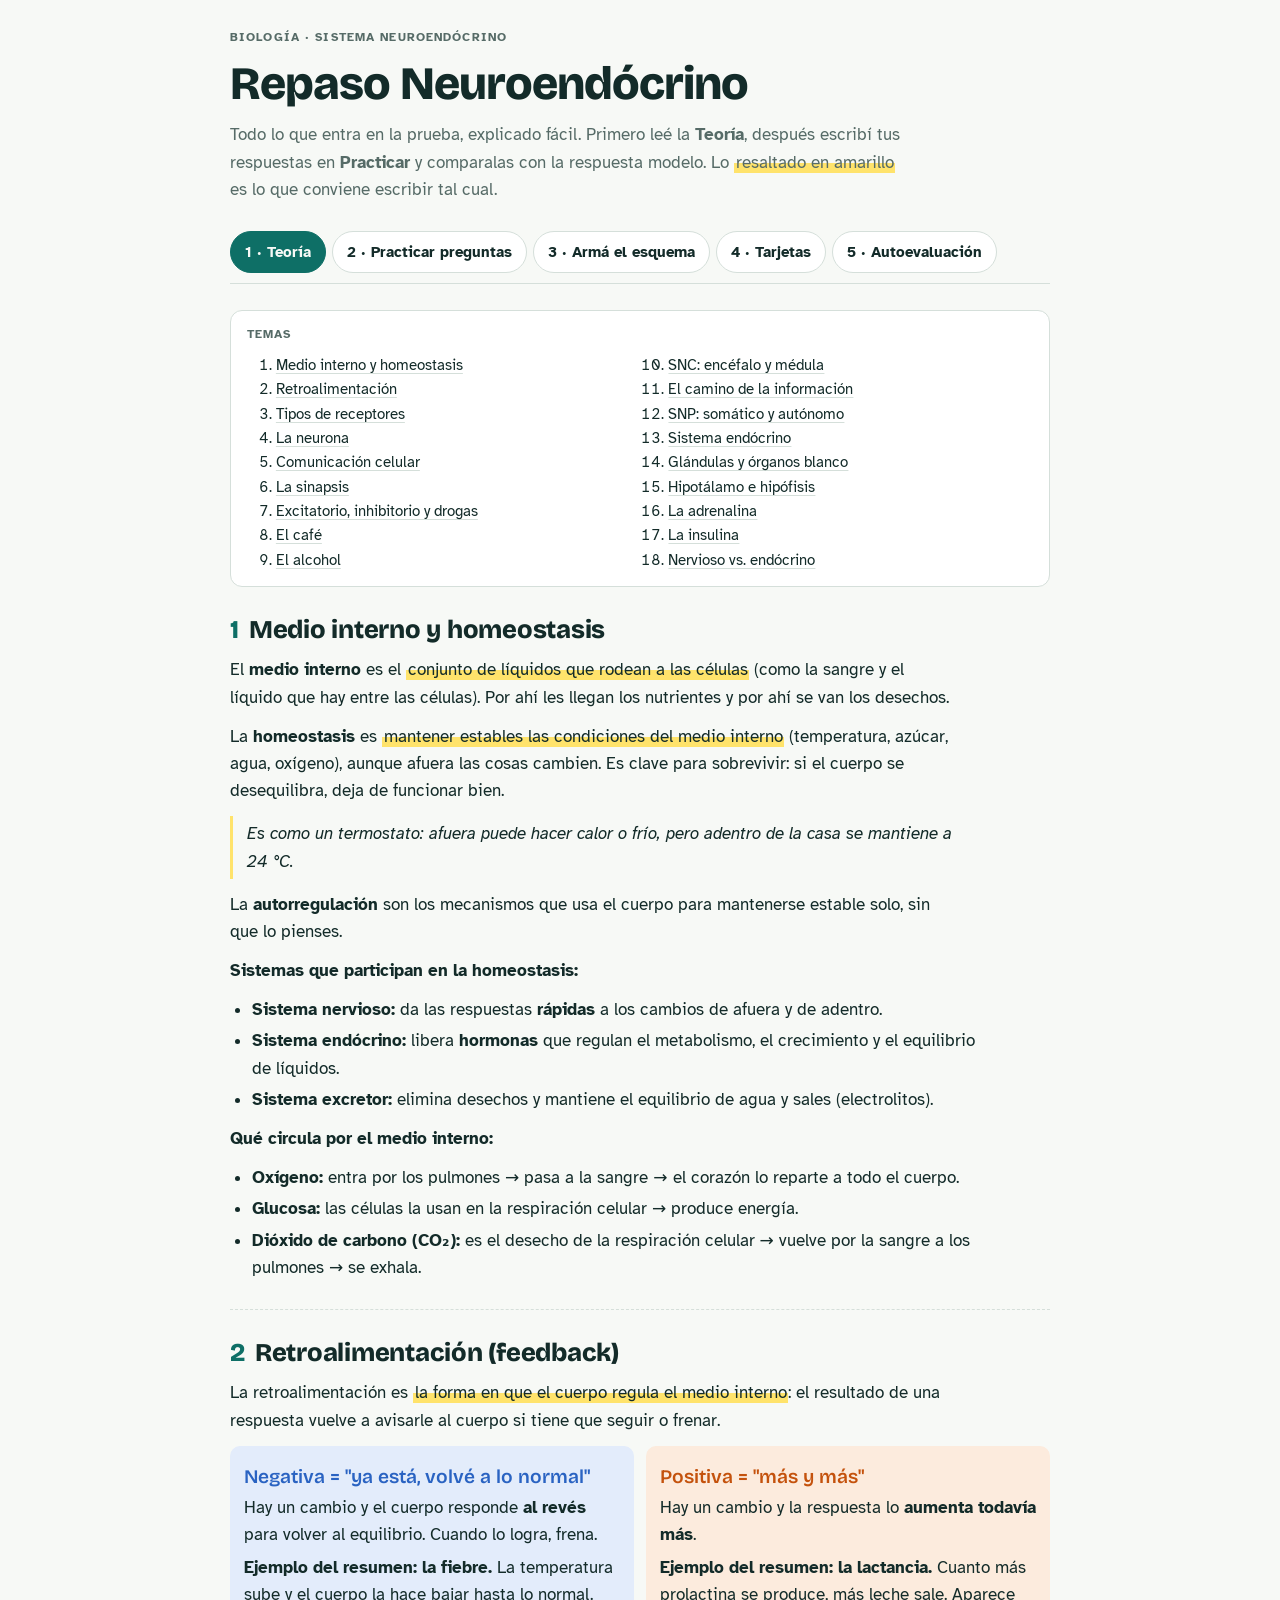
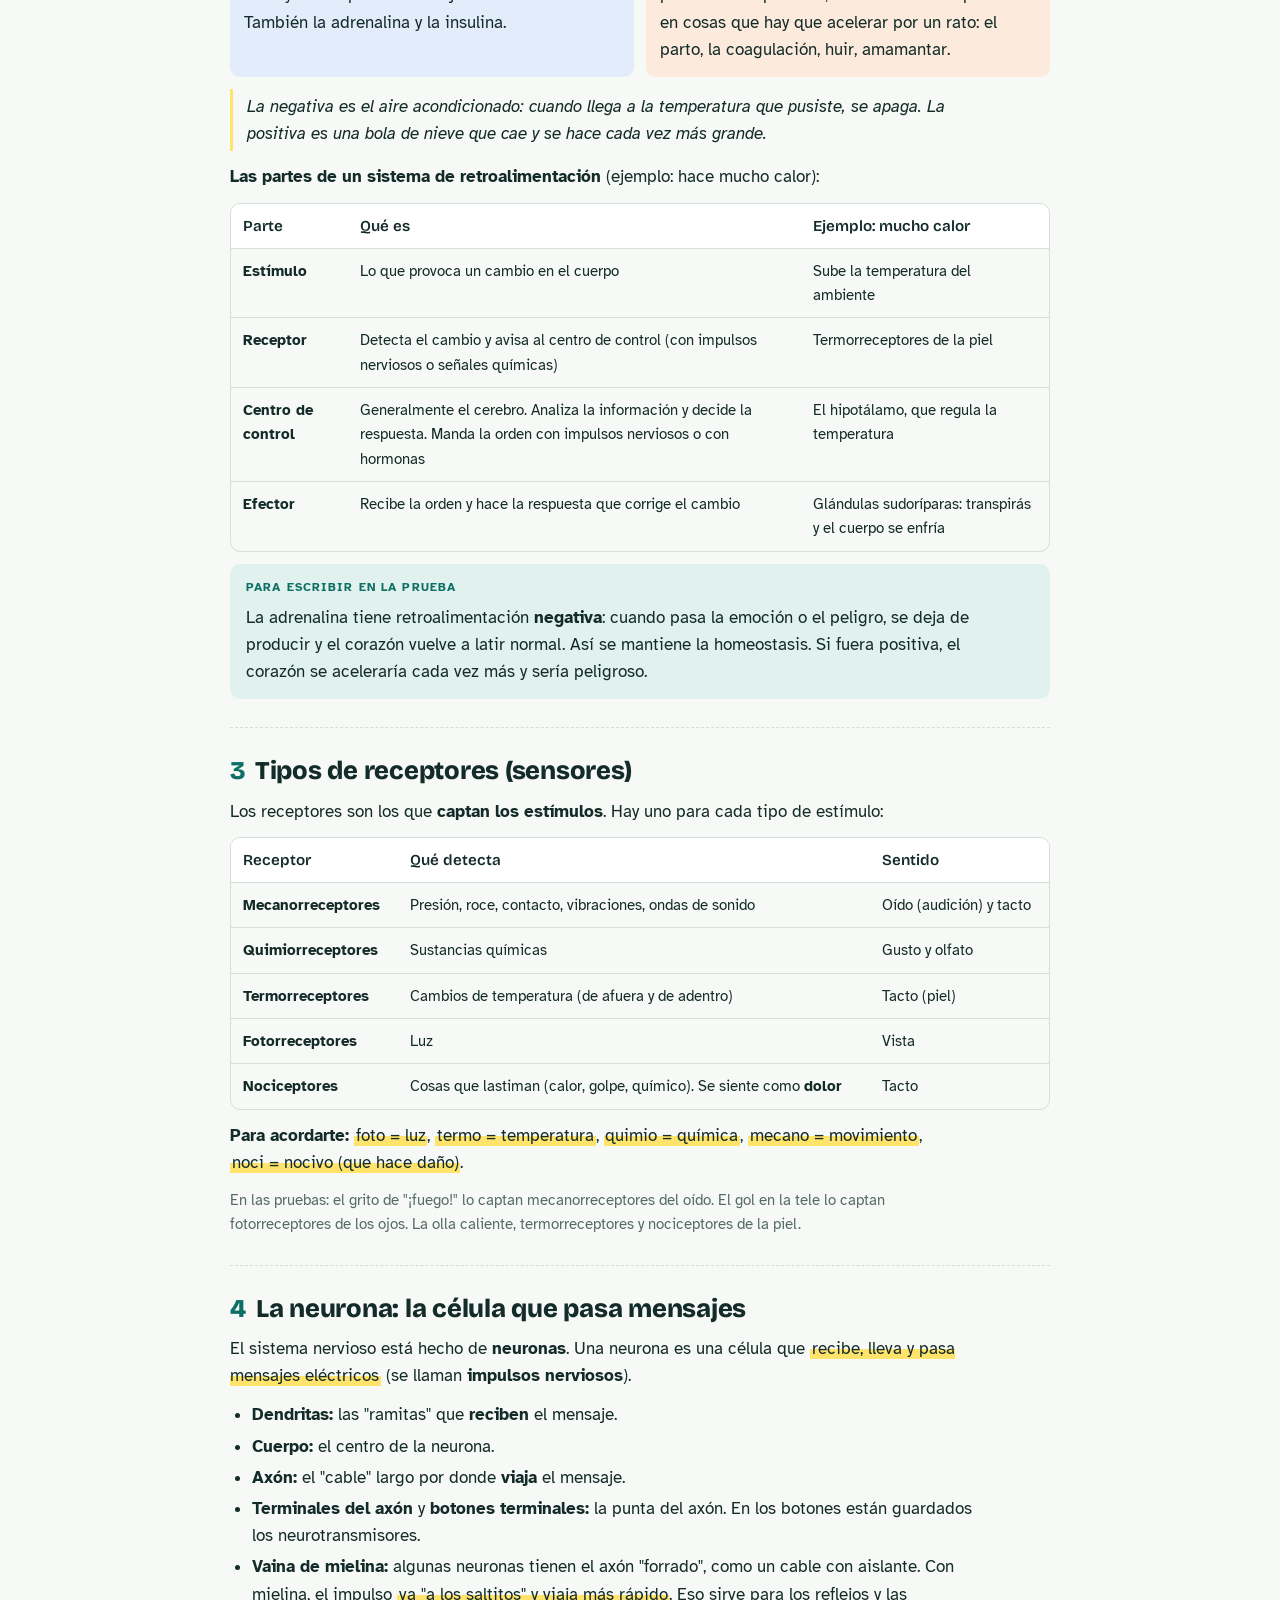
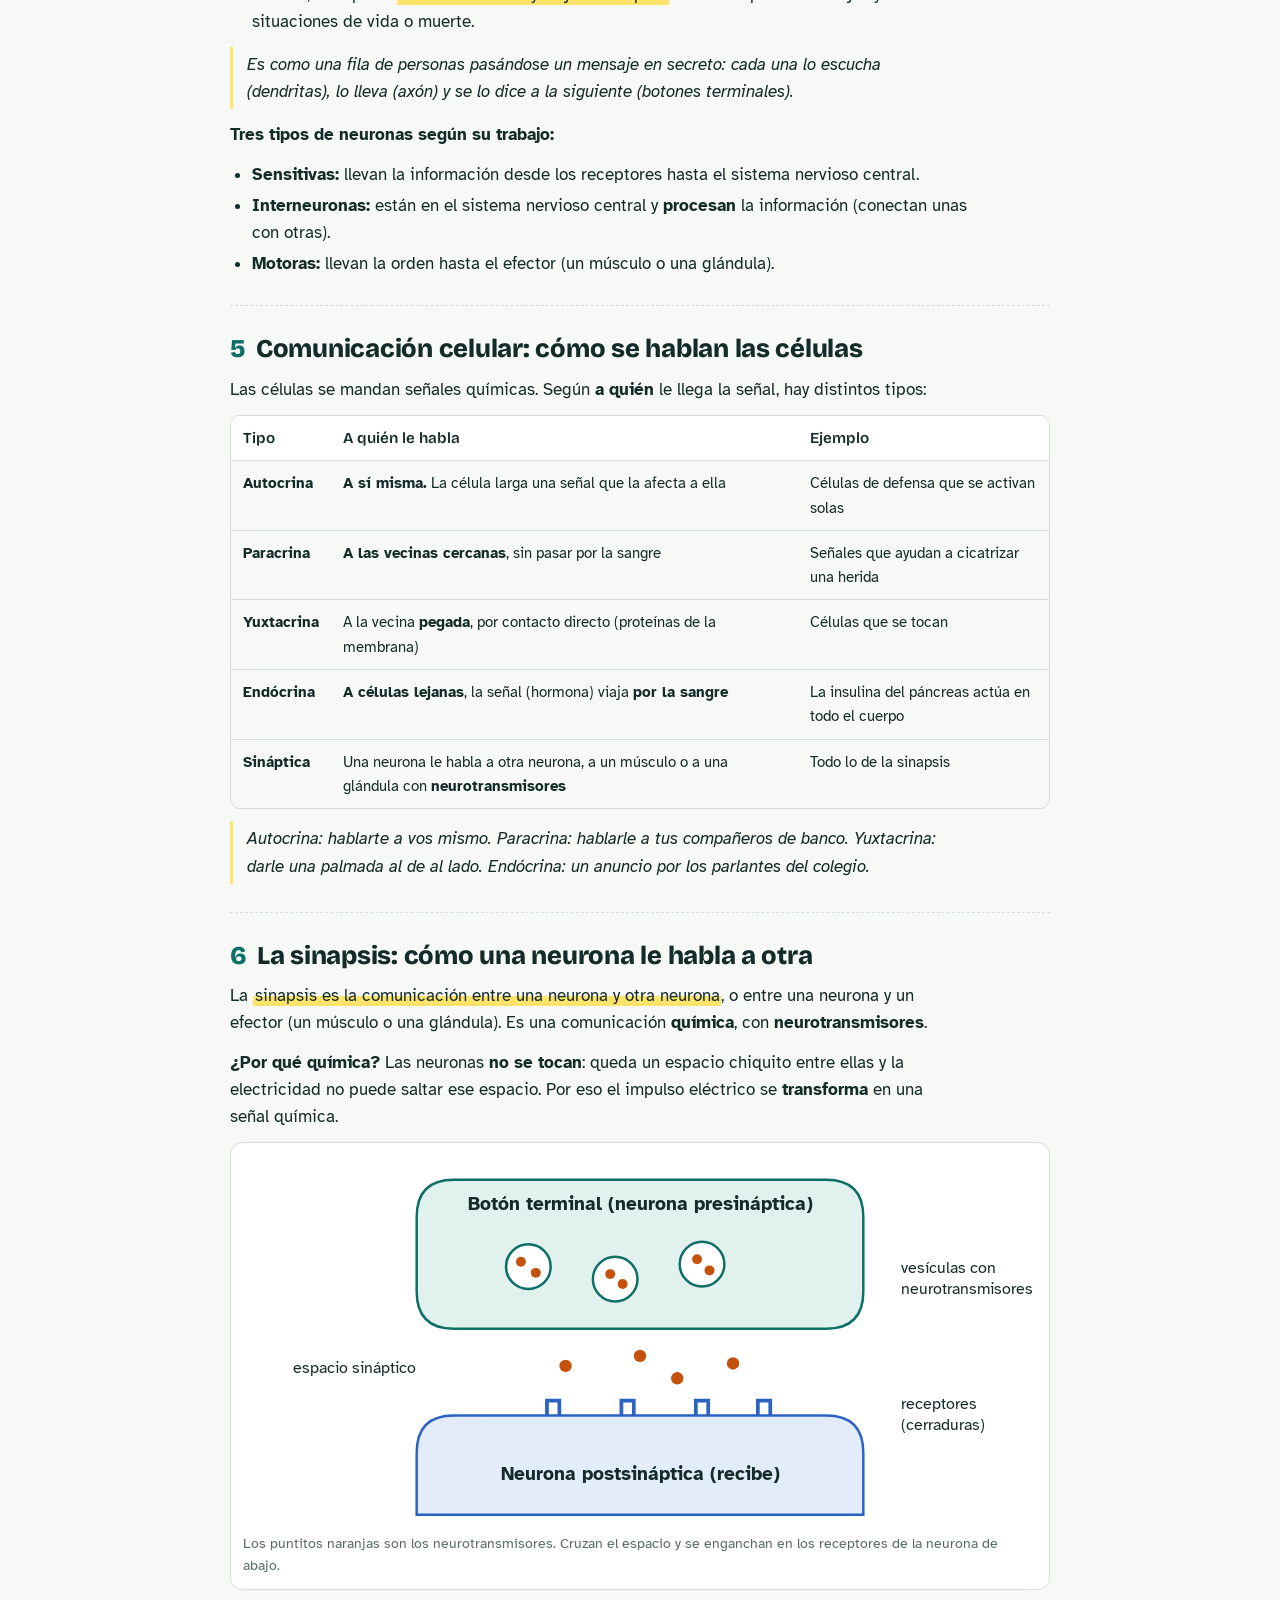
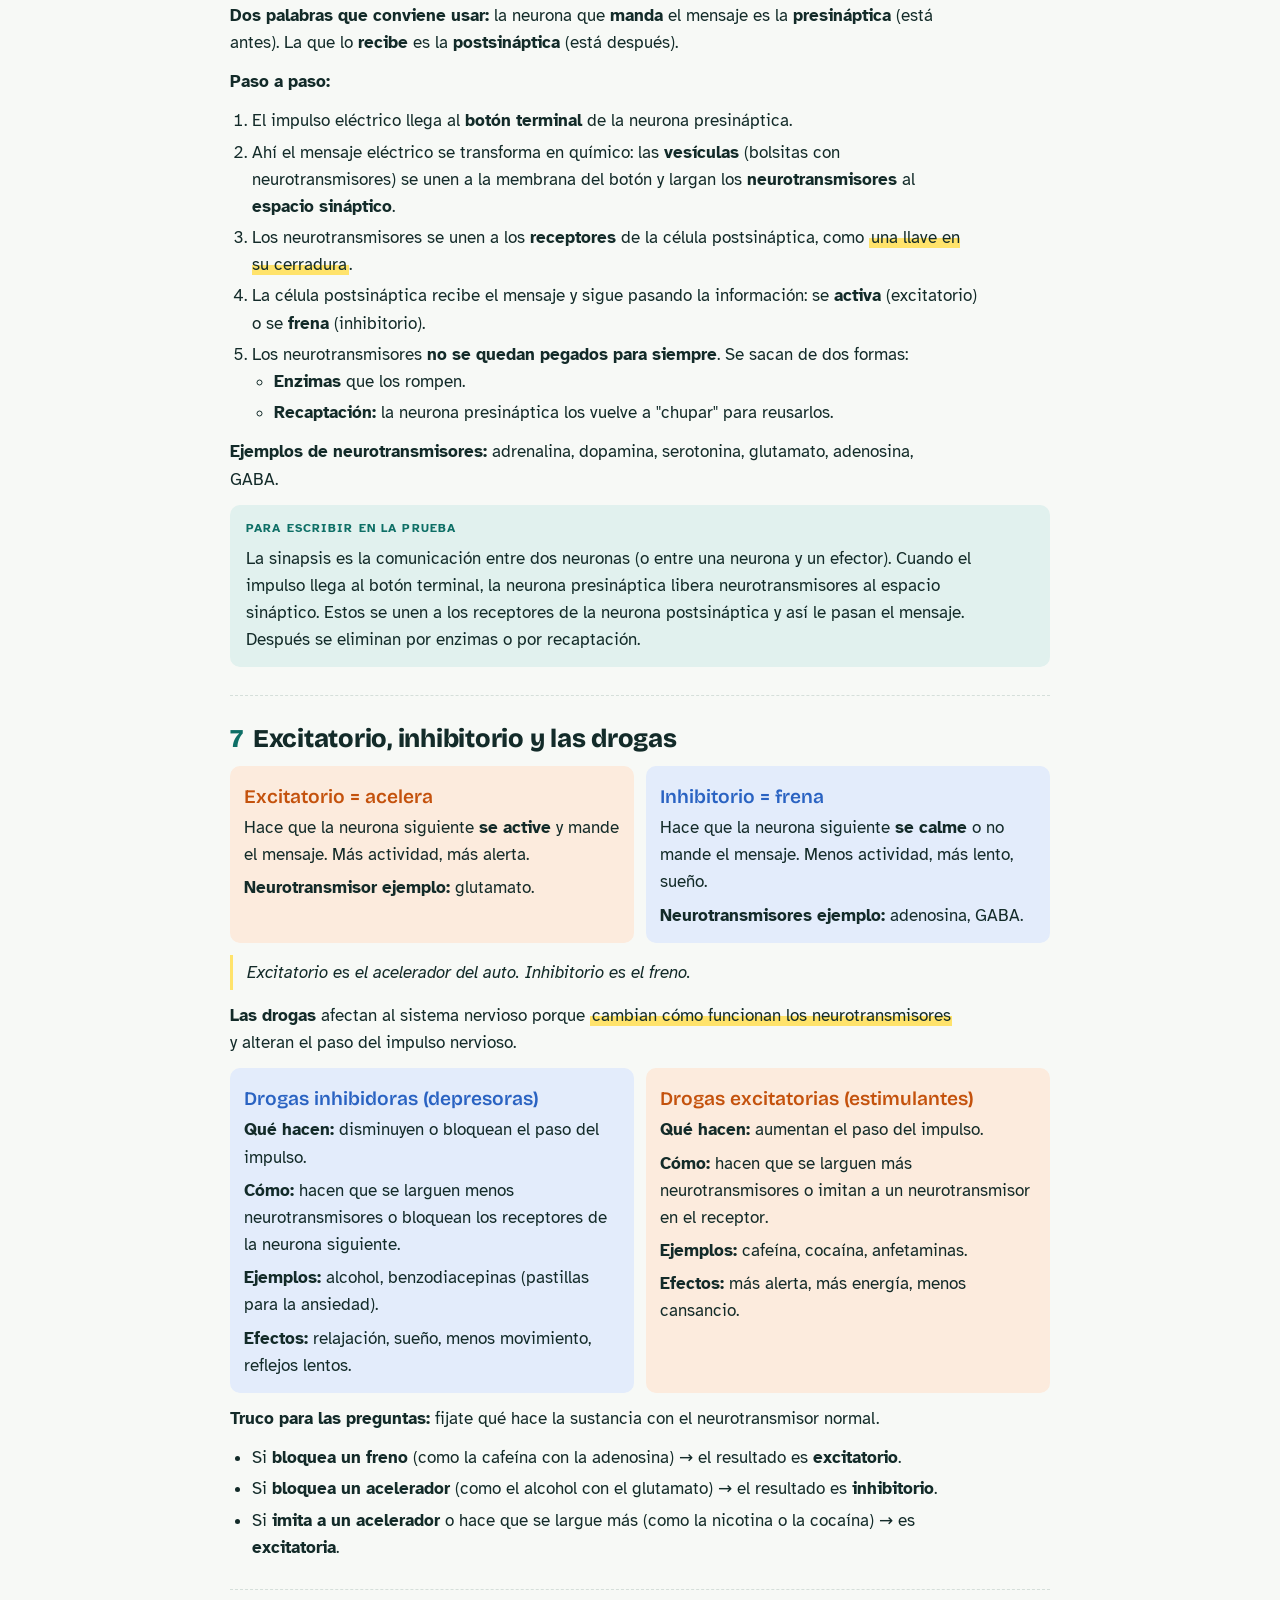
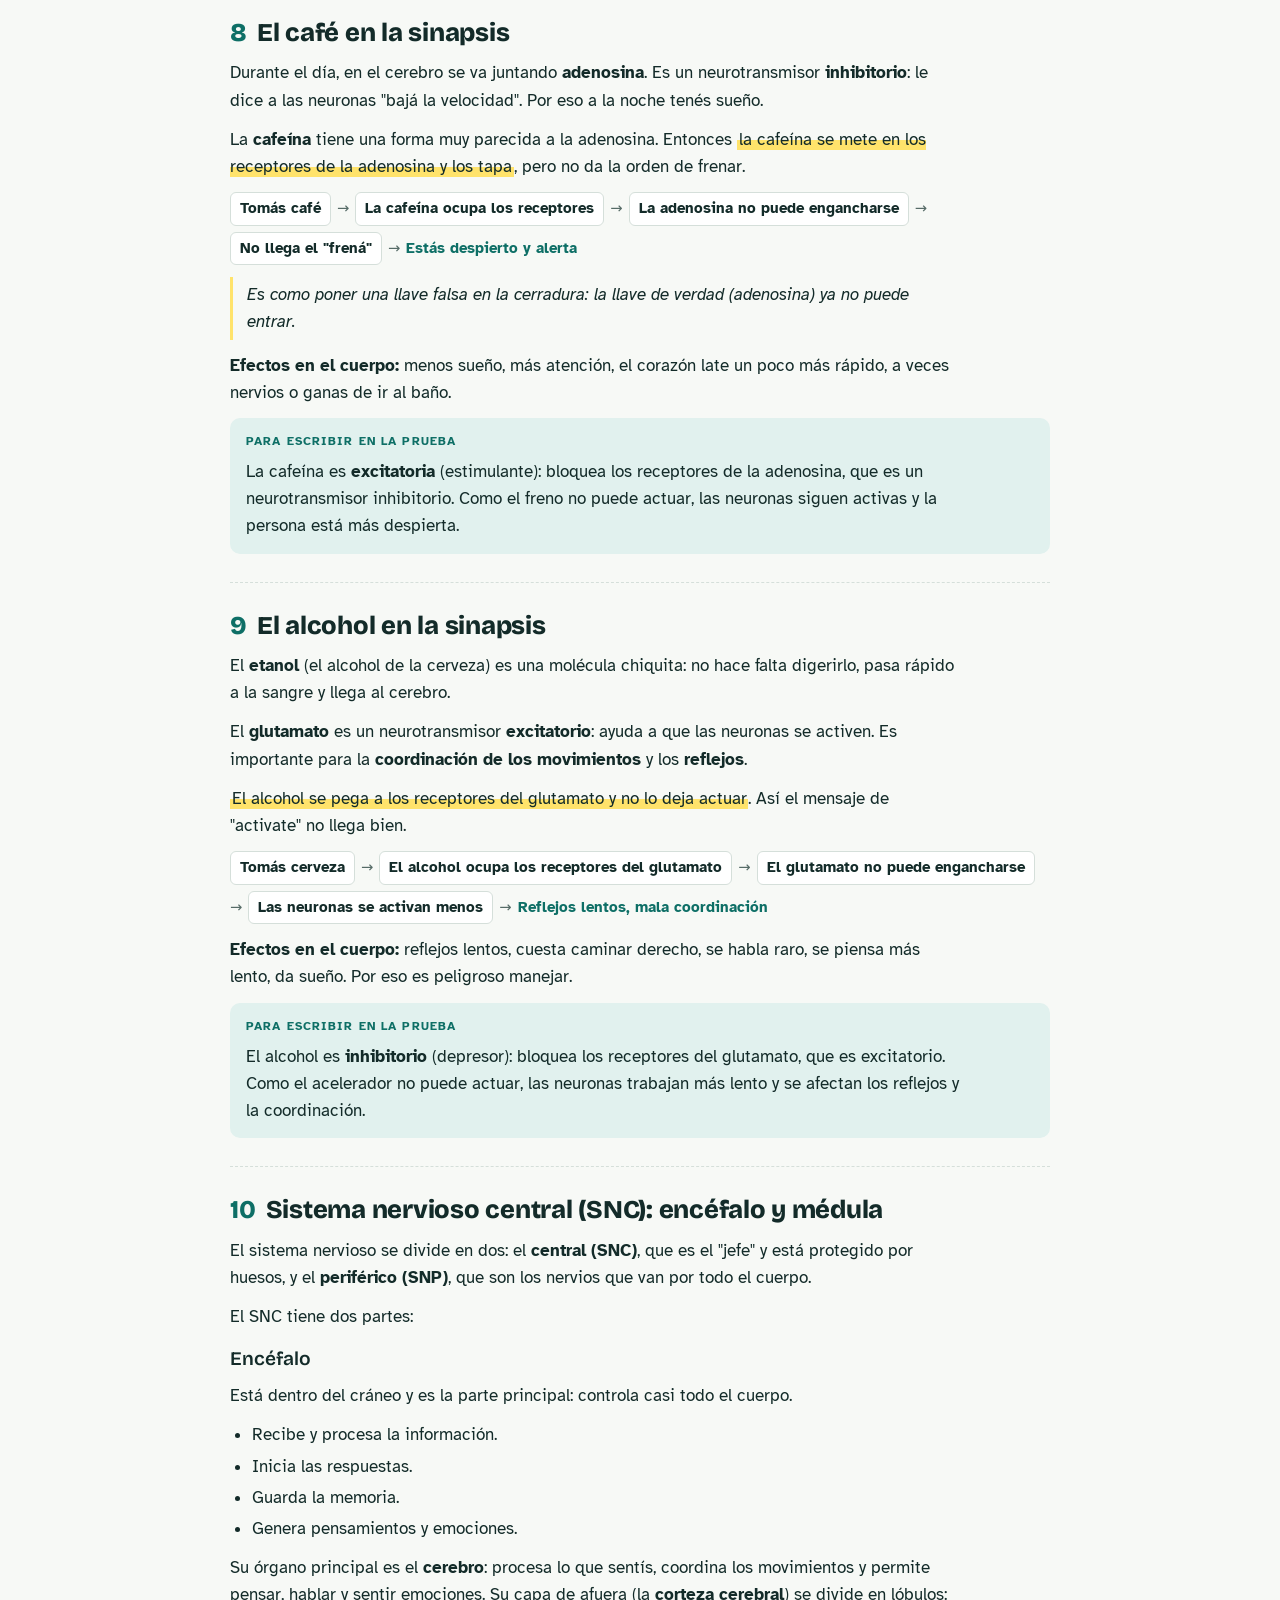
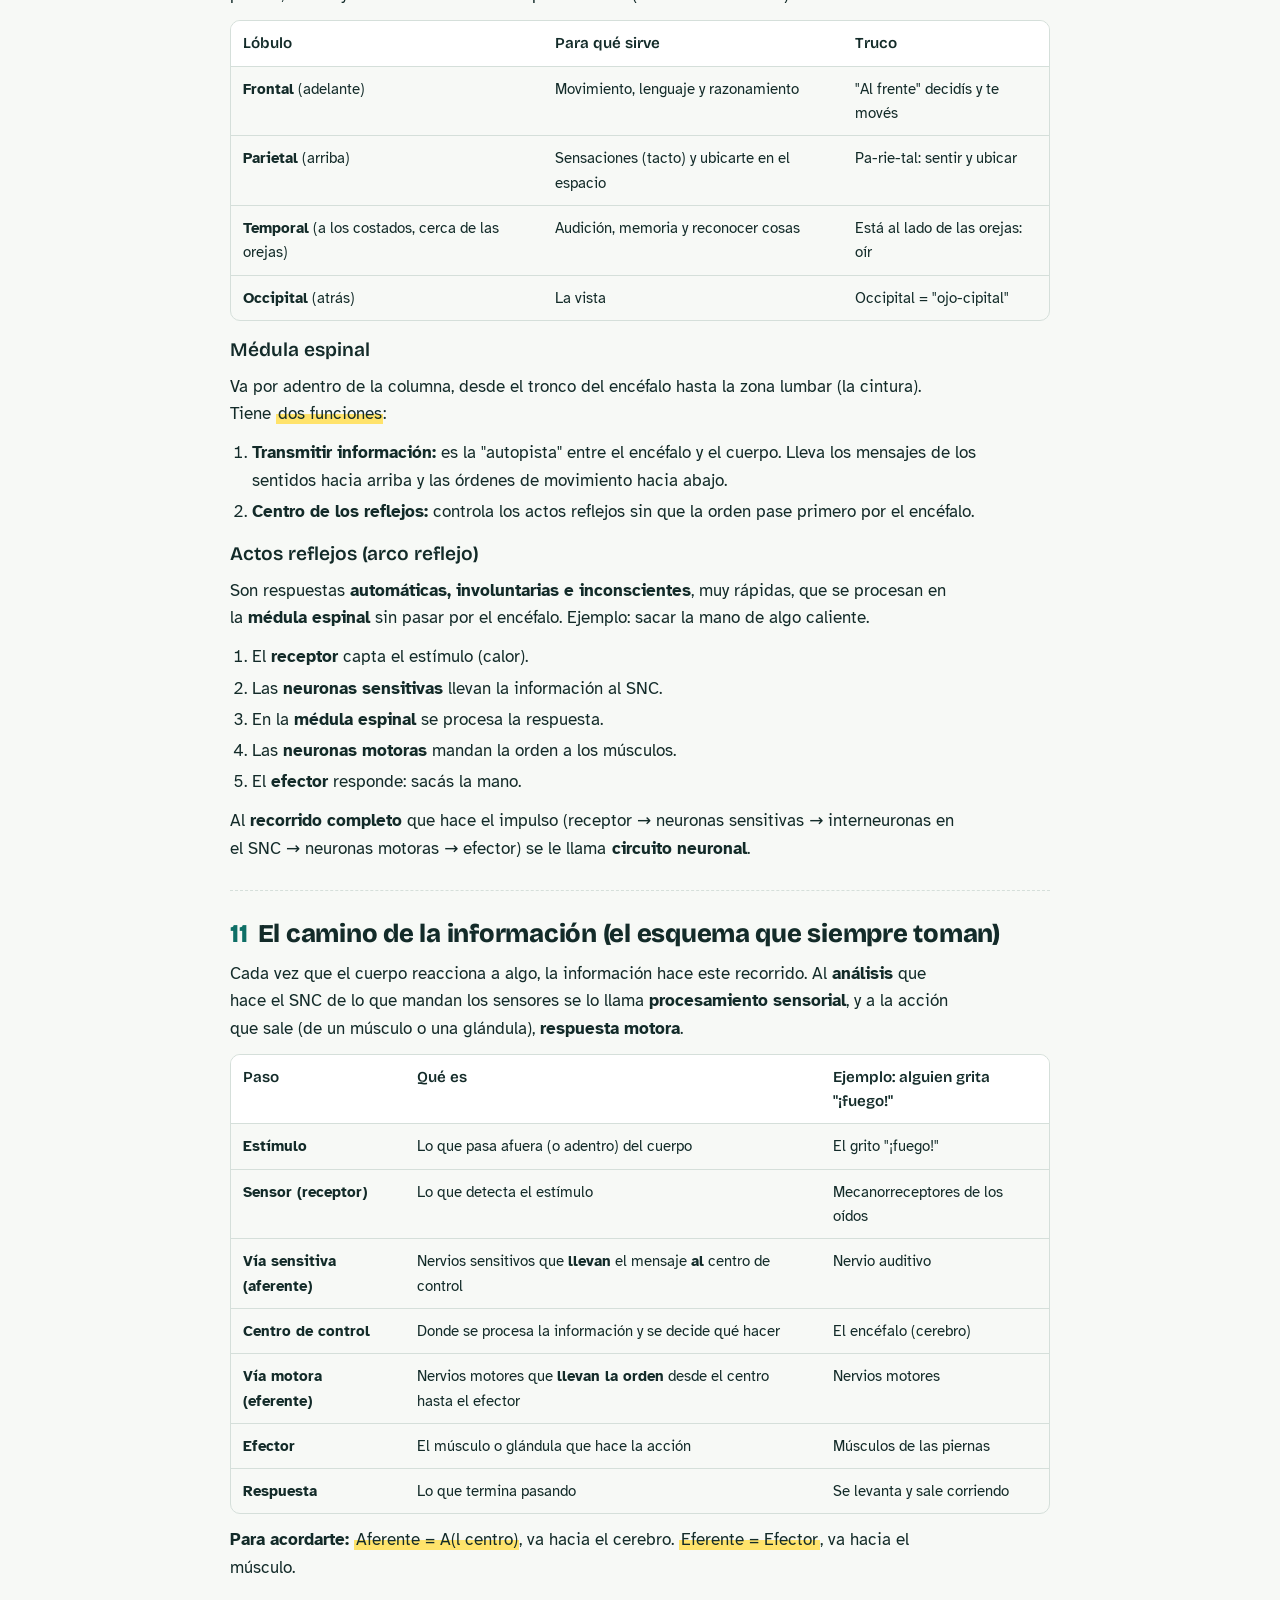
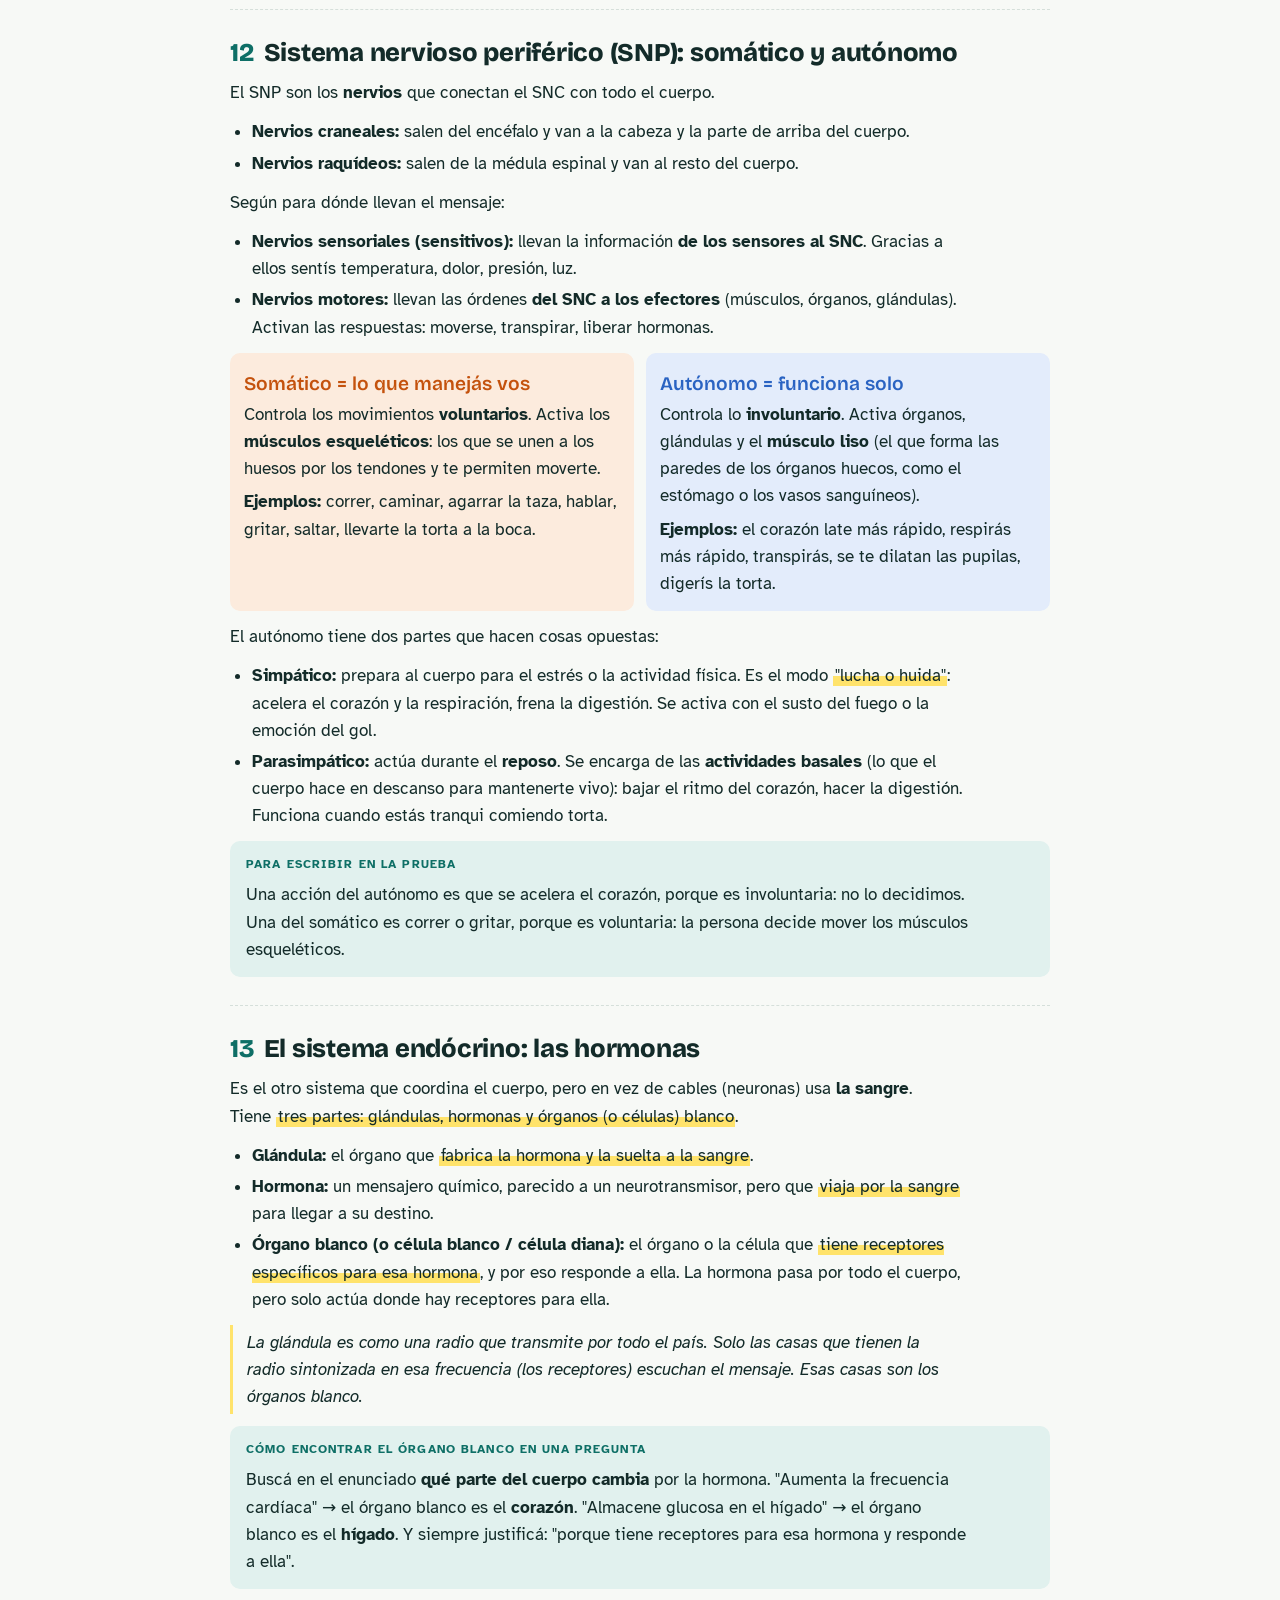
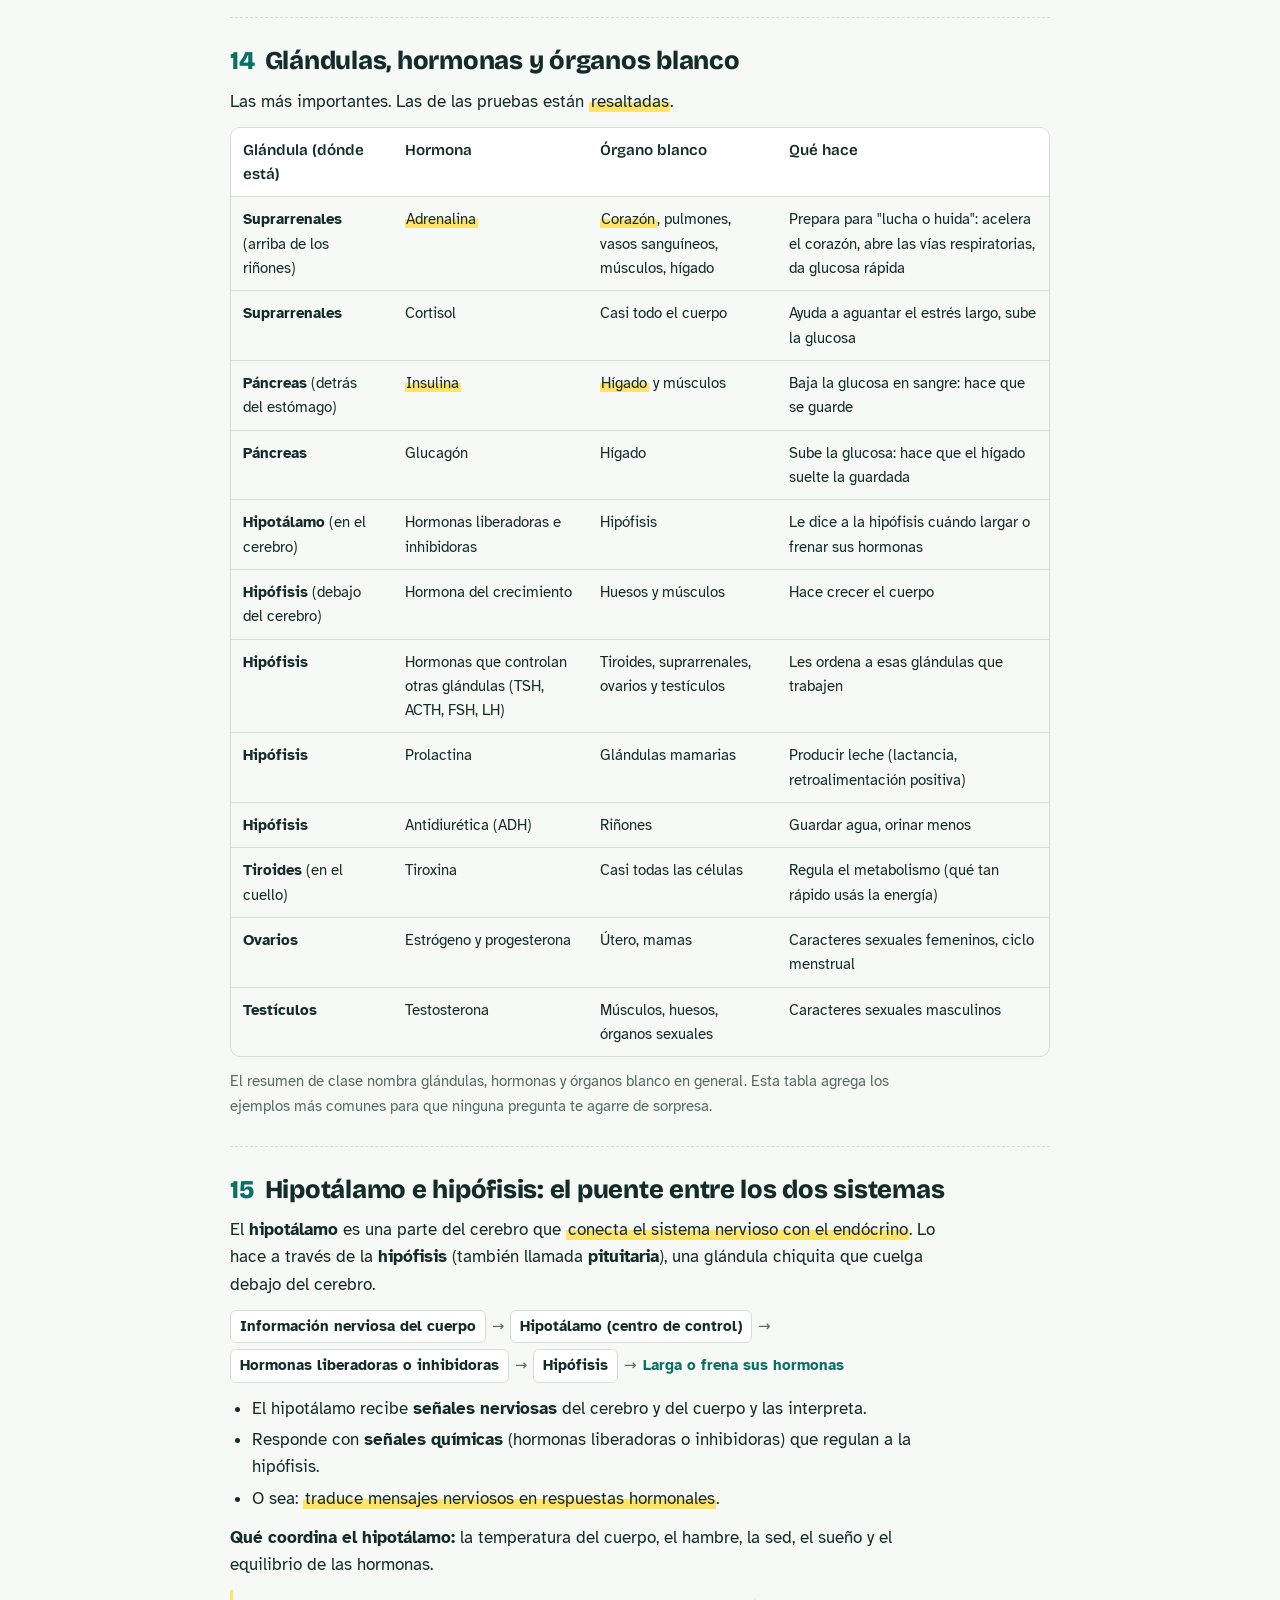
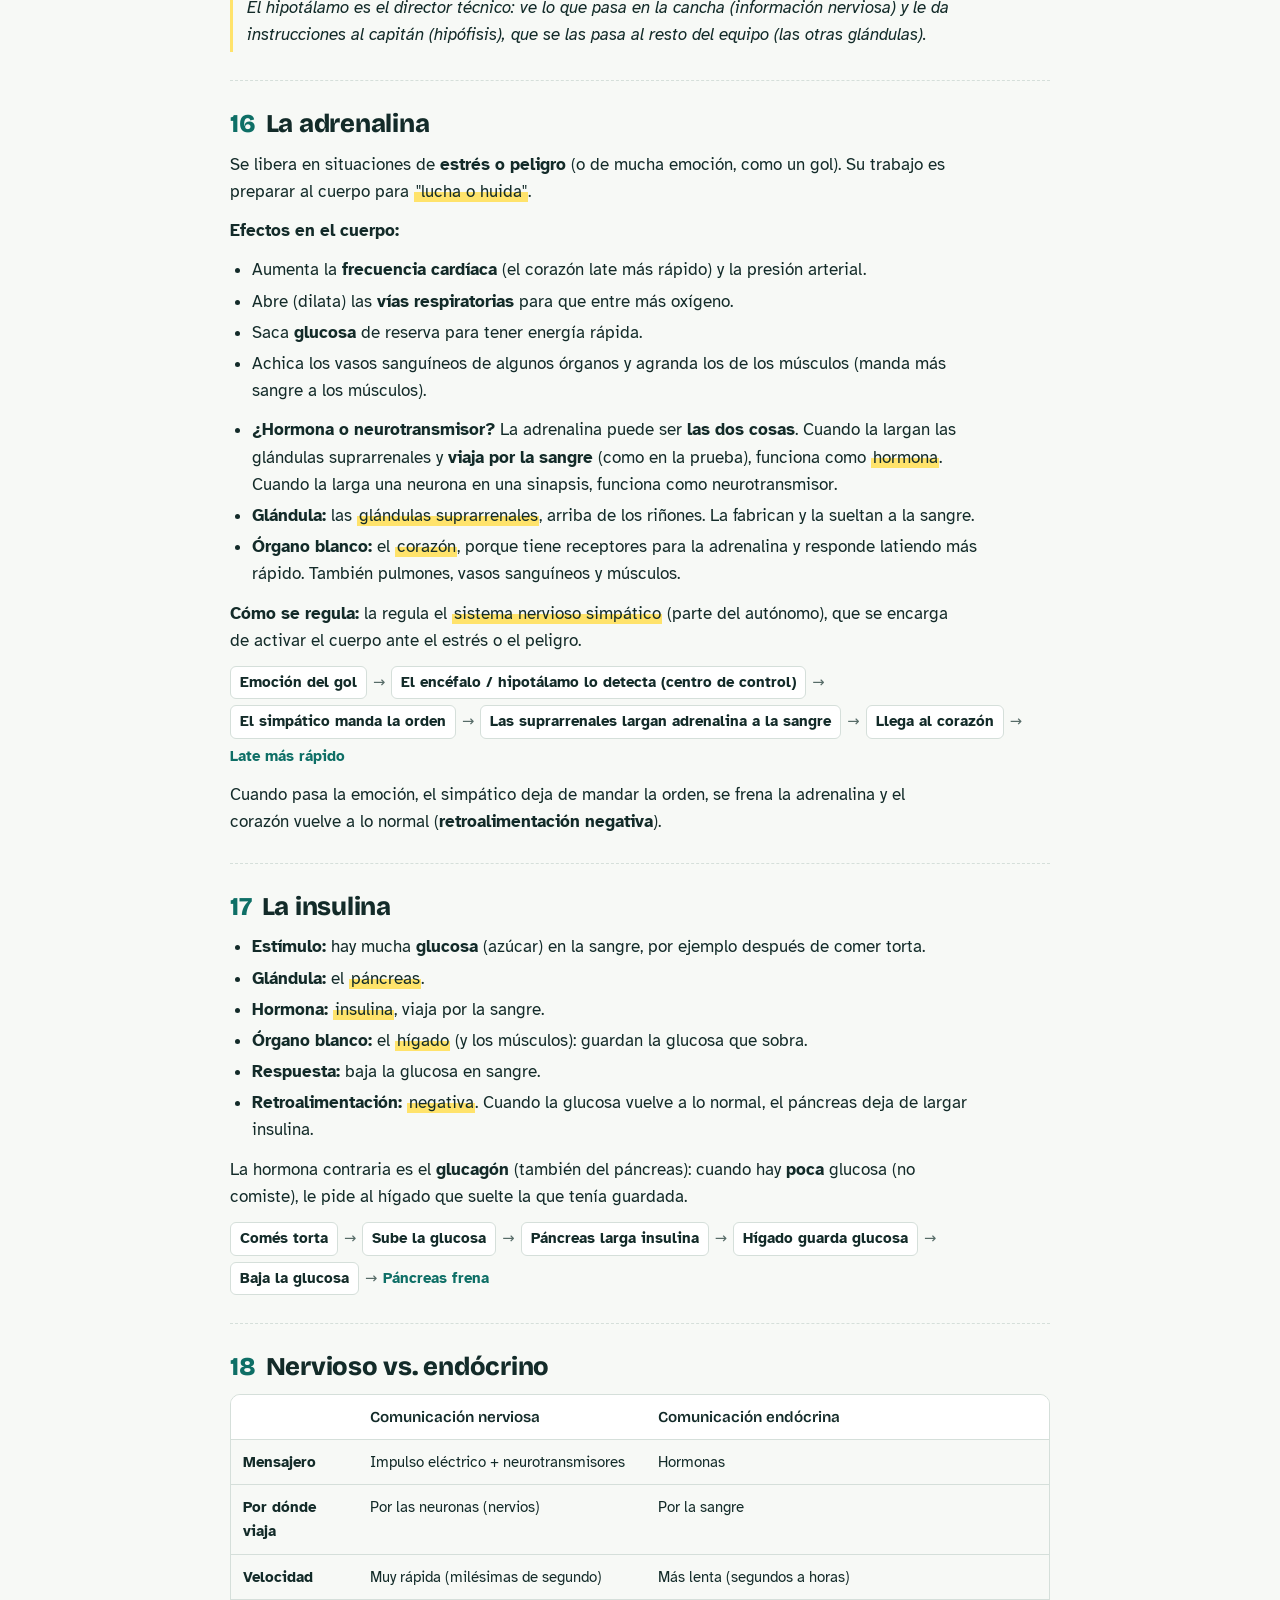
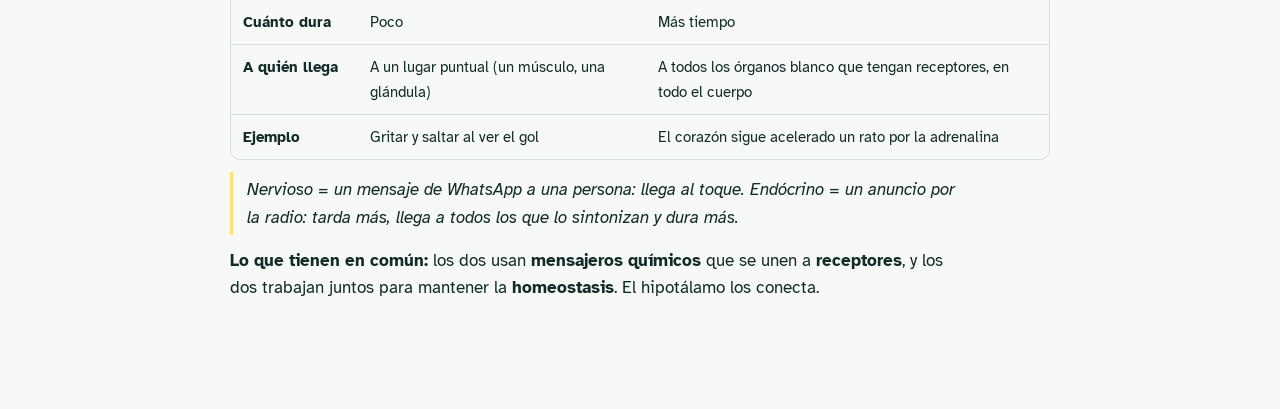
==== commit 66fe3883: "Biología: completar con el resumen de clase (homeostasis, receptores, comunicación celular, SNC/SNP," ====
--- a/biologia.html
+++ b/biologia.html
@@ -61,7 +61,16 @@
 .topic:last-child{border-bottom:0}
 .topic p,.topic li{max-width:66ch}
 .topic ul,.topic ol{margin:0;padding-left:1.3em;display:flex;flex-direction:column;gap:4px}
-.num{font-family:var(--display);color:var(--accent);font-weight:800;margin-right:.35em}
+#teoria{counter-reset:tema}
+.topic{scroll-margin-top:calc(env(safe-area-inset-top, 0px) + 70px)}
+.topic > h2{counter-increment:tema}
+.topic > h2::before{content:counter(tema);font-family:var(--display);color:var(--accent);font-weight:800;margin-right:.4em}
+.topic h3{margin-top:6px}
+.toc{background:var(--card);border:1px solid var(--line);border-radius:12px;padding:14px 16px;display:flex;flex-direction:column;gap:8px}
+.toc ol{margin:0;padding-left:1.9em;columns:2;column-gap:28px;font-size:.95rem}
+.toc a{color:var(--ink);text-decoration-color:var(--line);text-underline-offset:3px}
+.toc a:hover{color:var(--accent)}
+@media (max-width:560px){.toc ol{columns:1}}
 
 .write{background:var(--accent-soft);border-radius:10px;padding:14px 16px;display:flex;flex-direction:column;gap:6px}
 .write .eyebrow{color:var(--accent)}
@@ -101,6 +110,7 @@
 .qhead{display:flex;gap:8px;align-items:center;flex-wrap:wrap}
 .tag{font-size:.74rem;font-weight:700;letter-spacing:.05em;text-transform:uppercase;padding:2px 8px;border-radius:5px;background:var(--accent-soft);color:var(--accent)}
 .tag.sim{background:var(--exc-soft);color:var(--exc)}
+.tag.res{background:var(--inh-soft);color:var(--inh)}
 .q .prompt{font-weight:700}
 textarea{font:inherit;font-size:1rem;width:100%;min-height:110px;resize:vertical;border:1px solid var(--line);border-radius:8px;padding:10px;background:var(--paper);color:var(--ink)}
 .chips{display:flex;flex-wrap:wrap;gap:6px;font-size:.84rem;align-items:center}
@@ -169,25 +179,134 @@
 <!-- ================= TEORÍA ================= -->
 <section class="view" id="teoria">
 
-<div class="topic">
-  <h2><span class="num">1</span>La neurona: la célula que pasa mensajes</h2>
+<nav class="toc" aria-label="Temas">
+  <span class="eyebrow">Temas</span>
+  <ol>
+    <li><a href="#t-medio">Medio interno y homeostasis</a></li>
+    <li><a href="#t-retro">Retroalimentación</a></li>
+    <li><a href="#t-sensores">Tipos de receptores</a></li>
+    <li><a href="#t-neurona">La neurona</a></li>
+    <li><a href="#t-comunicacion">Comunicación celular</a></li>
+    <li><a href="#t-sinapsis">La sinapsis</a></li>
+    <li><a href="#t-drogas">Excitatorio, inhibitorio y drogas</a></li>
+    <li><a href="#t-cafe">El café</a></li>
+    <li><a href="#t-alcohol">El alcohol</a></li>
+    <li><a href="#t-snc">SNC: encéfalo y médula</a></li>
+    <li><a href="#t-camino">El camino de la información</a></li>
+    <li><a href="#t-snp">SNP: somático y autónomo</a></li>
+    <li><a href="#t-endocrino">Sistema endócrino</a></li>
+    <li><a href="#t-blancos">Glándulas y órganos blanco</a></li>
+    <li><a href="#t-hipo">Hipotálamo e hipófisis</a></li>
+    <li><a href="#t-adrenalina">La adrenalina</a></li>
+    <li><a href="#t-insulina">La insulina</a></li>
+    <li><a href="#t-vs">Nervioso vs. endócrino</a></li>
+  </ol>
+</nav>
+
+<div class="topic" id="t-medio">
+  <h2>Medio interno y homeostasis</h2>
+  <p>El <b>medio interno</b> es el <span class="hl">conjunto de líquidos que rodean a las células</span> (como la sangre y el líquido que hay entre las células). Por ahí les llegan los nutrientes y por ahí se van los desechos.</p>
+  <p>La <b>homeostasis</b> es <span class="hl">mantener estables las condiciones del medio interno</span> (temperatura, azúcar, agua, oxígeno), aunque afuera las cosas cambien. Es clave para sobrevivir: si el cuerpo se desequilibra, deja de funcionar bien.</p>
+  <p class="analogy">Es como un termostato: afuera puede hacer calor o frío, pero adentro de la casa se mantiene a 24 °C.</p>
+  <p>La <b>autorregulación</b> son los mecanismos que usa el cuerpo para mantenerse estable solo, sin que lo pienses.</p>
+  <p><b>Sistemas que participan en la homeostasis:</b></p>
+  <ul>
+    <li><b>Sistema nervioso:</b> da las respuestas <b>rápidas</b> a los cambios de afuera y de adentro.</li>
+    <li><b>Sistema endócrino:</b> libera <b>hormonas</b> que regulan el metabolismo, el crecimiento y el equilibrio de líquidos.</li>
+    <li><b>Sistema excretor:</b> elimina desechos y mantiene el equilibrio de agua y sales (electrolitos).</li>
+  </ul>
+  <p><b>Qué circula por el medio interno:</b></p>
+  <ul>
+    <li><b>Oxígeno:</b> entra por los pulmones → pasa a la sangre → el corazón lo reparte a todo el cuerpo.</li>
+    <li><b>Glucosa:</b> las células la usan en la respiración celular → produce energía.</li>
+    <li><b>Dióxido de carbono (CO₂):</b> es el desecho de la respiración celular → vuelve por la sangre a los pulmones → se exhala.</li>
+  </ul>
+</div>
+
+<div class="topic" id="t-retro">
+  <h2>Retroalimentación (feedback)</h2>
+  <p>La retroalimentación es <span class="hl">la forma en que el cuerpo regula el medio interno</span>: el resultado de una respuesta vuelve a avisarle al cuerpo si tiene que seguir o frenar.</p>
+  <div class="pair">
+    <div class="inh"><h3>Negativa = "ya está, volvé a lo normal"</h3><p>Hay un cambio y el cuerpo responde <b>al revés</b> para volver al equilibrio. Cuando lo logra, frena.</p><p><b>Ejemplo del resumen: la fiebre.</b> La temperatura sube y el cuerpo la hace bajar hasta lo normal. También la adrenalina y la insulina.</p></div>
+    <div class="exc"><h3>Positiva = "más y más"</h3><p>Hay un cambio y la respuesta lo <b>aumenta todavía más</b>.</p><p><b>Ejemplo del resumen: la lactancia.</b> Cuanto más prolactina se produce, más leche sale. Aparece en cosas que hay que acelerar por un rato: el parto, la coagulación, huir, amamantar.</p></div>
+  </div>
+  <p class="analogy">La negativa es el aire acondicionado: cuando llega a la temperatura que pusiste, se apaga. La positiva es una bola de nieve que cae y se hace cada vez más grande.</p>
+  <p><b>Las partes de un sistema de retroalimentación</b> (ejemplo: hace mucho calor):</p>
+  <div class="table-wrap"><table>
+    <thead><tr><th>Parte</th><th>Qué es</th><th>Ejemplo: mucho calor</th></tr></thead>
+    <tbody>
+      <tr><td><b>Estímulo</b></td><td>Lo que provoca un cambio en el cuerpo</td><td>Sube la temperatura del ambiente</td></tr>
+      <tr><td><b>Receptor</b></td><td>Detecta el cambio y avisa al centro de control (con impulsos nerviosos o señales químicas)</td><td>Termorreceptores de la piel</td></tr>
+      <tr><td><b>Centro de control</b></td><td>Generalmente el cerebro. Analiza la información y decide la respuesta. Manda la orden con impulsos nerviosos o con hormonas</td><td>El hipotálamo, que regula la temperatura</td></tr>
+      <tr><td><b>Efector</b></td><td>Recibe la orden y hace la respuesta que corrige el cambio</td><td>Glándulas sudoríparas: transpirás y el cuerpo se enfría</td></tr>
+    </tbody>
+  </table></div>
+  <div class="write">
+    <span class="eyebrow">Para escribir en la prueba</span>
+    <p>La adrenalina tiene retroalimentación <b>negativa</b>: cuando pasa la emoción o el peligro, se deja de producir y el corazón vuelve a latir normal. Así se mantiene la homeostasis. Si fuera positiva, el corazón se aceleraría cada vez más y sería peligroso.</p>
+  </div>
+</div>
+
+<div class="topic" id="t-sensores">
+  <h2>Tipos de receptores (sensores)</h2>
+  <p>Los receptores son los que <b>captan los estímulos</b>. Hay uno para cada tipo de estímulo:</p>
+  <div class="table-wrap"><table>
+    <thead><tr><th>Receptor</th><th>Qué detecta</th><th>Sentido</th></tr></thead>
+    <tbody>
+      <tr><td><b>Mecanorreceptores</b></td><td>Presión, roce, contacto, vibraciones, ondas de sonido</td><td>Oído (audición) y tacto</td></tr>
+      <tr><td><b>Quimiorreceptores</b></td><td>Sustancias químicas</td><td>Gusto y olfato</td></tr>
+      <tr><td><b>Termorreceptores</b></td><td>Cambios de temperatura (de afuera y de adentro)</td><td>Tacto (piel)</td></tr>
+      <tr><td><b>Fotorreceptores</b></td><td>Luz</td><td>Vista</td></tr>
+      <tr><td><b>Nociceptores</b></td><td>Cosas que lastiman (calor, golpe, químico). Se siente como <b>dolor</b></td><td>Tacto</td></tr>
+    </tbody>
+  </table></div>
+  <p><b>Para acordarte:</b> <span class="hl">foto = luz</span>, <span class="hl">termo = temperatura</span>, <span class="hl">quimio = química</span>, <span class="hl">mecano = movimiento</span>, <span class="hl">noci = nocivo (que hace daño)</span>.</p>
+  <p class="hint">En las pruebas: el grito de "¡fuego!" lo captan mecanorreceptores del oído. El gol en la tele lo captan fotorreceptores de los ojos. La olla caliente, termorreceptores y nociceptores de la piel.</p>
+</div>
+
+<div class="topic" id="t-neurona">
+  <h2>La neurona: la célula que pasa mensajes</h2>
   <p>El sistema nervioso está hecho de <b>neuronas</b>. Una neurona es una célula que <span class="hl">recibe, lleva y pasa mensajes eléctricos</span> (se llaman <b>impulsos nerviosos</b>).</p>
   <ul>
     <li><b>Dendritas:</b> las "ramitas" que <b>reciben</b> el mensaje.</li>
     <li><b>Cuerpo:</b> el centro de la neurona.</li>
     <li><b>Axón:</b> el "cable" largo por donde <b>viaja</b> el mensaje.</li>
-    <li><b>Terminal del axón:</b> la punta, desde donde el mensaje <b>sale</b> hacia la próxima neurona.</li>
-  </ul>
-  <p class="analogy">Pensalo como una fila de personas pasándose un mensaje en secreto: cada una lo escucha (dendritas), lo lleva (axón) y se lo dice a la siguiente (terminal).</p>
-</div>
-
-<div class="topic">
-  <h2><span class="num">2</span>La sinapsis: cómo una neurona le habla a otra</h2>
-  <p>Las neuronas <b>no se tocan</b>. Entre una y otra queda un espacio chiquito. La <span class="hl">sinapsis es la comunicación entre dos neuronas</span> (o entre una neurona y un músculo), a través de ese espacio.</p>
+    <li><b>Terminales del axón</b> y <b>botones terminales:</b> la punta del axón. En los botones están guardados los neurotransmisores.</li>
+    <li><b>Vaina de mielina:</b> algunas neuronas tienen el axón "forrado", como un cable con aislante. Con mielina, el impulso <span class="hl">va "a los saltitos" y viaja más rápido</span>. Eso sirve para los reflejos y las situaciones de vida o muerte.</li>
+  </ul>
+  <p class="analogy">Es como una fila de personas pasándose un mensaje en secreto: cada una lo escucha (dendritas), lo lleva (axón) y se lo dice a la siguiente (botones terminales).</p>
+  <p><b>Tres tipos de neuronas según su trabajo:</b></p>
+  <ul>
+    <li><b>Sensitivas:</b> llevan la información desde los receptores hasta el sistema nervioso central.</li>
+    <li><b>Interneuronas:</b> están en el sistema nervioso central y <b>procesan</b> la información (conectan unas con otras).</li>
+    <li><b>Motoras:</b> llevan la orden hasta el efector (un músculo o una glándula).</li>
+  </ul>
+</div>
+
+<div class="topic" id="t-comunicacion">
+  <h2>Comunicación celular: cómo se hablan las células</h2>
+  <p>Las células se mandan señales químicas. Según <b>a quién</b> le llega la señal, hay distintos tipos:</p>
+  <div class="table-wrap"><table>
+    <thead><tr><th>Tipo</th><th>A quién le habla</th><th>Ejemplo</th></tr></thead>
+    <tbody>
+      <tr><td><b>Autocrina</b></td><td><b>A sí misma.</b> La célula larga una señal que la afecta a ella</td><td>Células de defensa que se activan solas</td></tr>
+      <tr><td><b>Paracrina</b></td><td><b>A las vecinas cercanas</b>, sin pasar por la sangre</td><td>Señales que ayudan a cicatrizar una herida</td></tr>
+      <tr><td><b>Yuxtacrina</b></td><td>A la vecina <b>pegada</b>, por contacto directo (proteínas de la membrana)</td><td>Células que se tocan</td></tr>
+      <tr><td><b>Endócrina</b></td><td><b>A células lejanas</b>, la señal (hormona) viaja <b>por la sangre</b></td><td>La insulina del páncreas actúa en todo el cuerpo</td></tr>
+      <tr><td><b>Sináptica</b></td><td>Una neurona le habla a otra neurona, a un músculo o a una glándula con <b>neurotransmisores</b></td><td>Todo lo de la sinapsis</td></tr>
+    </tbody>
+  </table></div>
+  <p class="analogy">Autocrina: hablarte a vos mismo. Paracrina: hablarle a tus compañeros de banco. Yuxtacrina: darle una palmada al de al lado. Endócrina: un anuncio por los parlantes del colegio.</p>
+</div>
+
+<div class="topic" id="t-sinapsis">
+  <h2>La sinapsis: cómo una neurona le habla a otra</h2>
+  <p>La <span class="hl">sinapsis es la comunicación entre una neurona y otra neurona</span>, o entre una neurona y un efector (un músculo o una glándula). Es una comunicación <b>química</b>, con <b>neurotransmisores</b>.</p>
+  <p><b>¿Por qué química?</b> Las neuronas <b>no se tocan</b>: queda un espacio chiquito entre ellas y la electricidad no puede saltar ese espacio. Por eso el impulso eléctrico se <b>transforma</b> en una señal química.</p>
   <figure>
-    <svg viewBox="0 0 640 300" role="img" aria-label="Esquema de una sinapsis: neurona que envía arriba, espacio sináptico en el medio y neurona que recibe abajo con sus receptores">
+    <svg viewBox="0 0 640 300" role="img" aria-label="Esquema de una sinapsis: neurona presináptica arriba, espacio sináptico en el medio y neurona postsináptica abajo con sus receptores">
       <path d="M170 20 L470 20 Q500 20 500 50 L500 110 Q500 140 470 140 L170 140 Q140 140 140 110 L140 50 Q140 20 170 20 Z" fill="var(--accent-soft)" stroke="var(--accent)" stroke-width="2"/>
-      <text x="320" y="44" text-anchor="middle" font-size="15" font-weight="700">Neurona 1 (envía el mensaje)</text>
+      <text x="320" y="44" text-anchor="middle" font-size="15" font-weight="700">Botón terminal (neurona presináptica)</text>
       <g fill="var(--card)" stroke="var(--accent)" stroke-width="2">
         <circle cx="230" cy="90" r="18"/><circle cx="300" cy="100" r="18"/><circle cx="370" cy="88" r="18"/>
       </g>
@@ -202,41 +321,49 @@
       </g>
       <text x="530" y="205" font-size="13" fill="var(--muted)">receptores</text>
       <text x="530" y="222" font-size="13" fill="var(--muted)">(cerraduras)</text>
-      <text x="320" y="262" text-anchor="middle" font-size="15" font-weight="700">Neurona 2 (recibe el mensaje)</text>
+      <text x="320" y="262" text-anchor="middle" font-size="15" font-weight="700">Neurona postsináptica (recibe)</text>
     </svg>
-    <figcaption>Los puntitos naranjas son los neurotransmisores. Cruzan el espacio y se enganchan en los receptores de la neurona 2.</figcaption>
+    <figcaption>Los puntitos naranjas son los neurotransmisores. Cruzan el espacio y se enganchan en los receptores de la neurona de abajo.</figcaption>
   </figure>
+  <p><b>Dos palabras que conviene usar:</b> la neurona que <b>manda</b> el mensaje es la <b>presináptica</b> (está antes). La que lo <b>recibe</b> es la <b>postsináptica</b> (está después).</p>
   <p><b>Paso a paso:</b></p>
   <ol>
-    <li>El impulso eléctrico llega a la punta de la <b>neurona 1</b>.</li>
-    <li>La neurona 1 suelta <b>neurotransmisores</b> (mensajeros químicos) al <b>espacio sináptico</b>.</li>
-    <li>Los neurotransmisores se enganchan en los <b>receptores</b> de la <b>neurona 2</b>, como <span class="hl">una llave en su cerradura</span>.</li>
-    <li>La neurona 2 recibe el mensaje: puede <b>activarse</b> (excitatorio) o <b>frenarse</b> (inhibitorio).</li>
-    <li>Después, los neurotransmisores se sacan del espacio para que el mensaje no quede "prendido" para siempre.</li>
+    <li>El impulso eléctrico llega al <b>botón terminal</b> de la neurona presináptica.</li>
+    <li>Ahí el mensaje eléctrico se transforma en químico: las <b>vesículas</b> (bolsitas con neurotransmisores) se unen a la membrana del botón y largan los <b>neurotransmisores</b> al <b>espacio sináptico</b>.</li>
+    <li>Los neurotransmisores se unen a los <b>receptores</b> de la célula postsináptica, como <span class="hl">una llave en su cerradura</span>.</li>
+    <li>La célula postsináptica recibe el mensaje y sigue pasando la información: se <b>activa</b> (excitatorio) o se <b>frena</b> (inhibitorio).</li>
+    <li>Los neurotransmisores <b>no se quedan pegados para siempre</b>. Se sacan de dos formas:
+      <ul><li><b>Enzimas</b> que los rompen.</li><li><b>Recaptación:</b> la neurona presináptica los vuelve a "chupar" para reusarlos.</li></ul></li>
   </ol>
+  <p><b>Ejemplos de neurotransmisores:</b> adrenalina, dopamina, serotonina, glutamato, adenosina, GABA.</p>
   <div class="write">
     <span class="eyebrow">Para escribir en la prueba</span>
-    <p>La sinapsis es la comunicación entre dos neuronas. La primera neurona libera neurotransmisores en el espacio sináptico, estos se unen a los receptores de la segunda neurona y así le pasan el mensaje.</p>
-  </div>
-</div>
-
-<div class="topic">
-  <h2><span class="num">3</span>Excitatorio o inhibitorio</h2>
+    <p>La sinapsis es la comunicación entre dos neuronas (o entre una neurona y un efector). Cuando el impulso llega al botón terminal, la neurona presináptica libera neurotransmisores al espacio sináptico. Estos se unen a los receptores de la neurona postsináptica y así le pasan el mensaje. Después se eliminan por enzimas o por recaptación.</p>
+  </div>
+</div>
+
+<div class="topic" id="t-drogas">
+  <h2>Excitatorio, inhibitorio y las drogas</h2>
   <div class="pair">
-    <div class="exc"><h3>Excitatorio = acelera</h3><p>Hace que la neurona siguiente <b>se active</b> y mande el mensaje. Más actividad, más alerta.</p><p><b>Ejemplo:</b> glutamato. Café (cafeína).</p></div>
-    <div class="inh"><h3>Inhibitorio = frena</h3><p>Hace que la neurona siguiente <b>se calme</b> o no mande el mensaje. Menos actividad, más lento, sueño.</p><p><b>Ejemplo:</b> adenosina, GABA. Alcohol.</p></div>
+    <div class="exc"><h3>Excitatorio = acelera</h3><p>Hace que la neurona siguiente <b>se active</b> y mande el mensaje. Más actividad, más alerta.</p><p><b>Neurotransmisor ejemplo:</b> glutamato.</p></div>
+    <div class="inh"><h3>Inhibitorio = frena</h3><p>Hace que la neurona siguiente <b>se calme</b> o no mande el mensaje. Menos actividad, más lento, sueño.</p><p><b>Neurotransmisores ejemplo:</b> adenosina, GABA.</p></div>
   </div>
   <p class="analogy">Excitatorio es el acelerador del auto. Inhibitorio es el freno.</p>
+  <p><b>Las drogas</b> afectan al sistema nervioso porque <span class="hl">cambian cómo funcionan los neurotransmisores</span> y alteran el paso del impulso nervioso.</p>
+  <div class="pair">
+    <div class="inh"><h3>Drogas inhibidoras (depresoras)</h3><p><b>Qué hacen:</b> disminuyen o bloquean el paso del impulso.</p><p><b>Cómo:</b> hacen que se larguen menos neurotransmisores o bloquean los receptores de la neurona siguiente.</p><p><b>Ejemplos:</b> alcohol, benzodiacepinas (pastillas para la ansiedad).</p><p><b>Efectos:</b> relajación, sueño, menos movimiento, reflejos lentos.</p></div>
+    <div class="exc"><h3>Drogas excitatorias (estimulantes)</h3><p><b>Qué hacen:</b> aumentan el paso del impulso.</p><p><b>Cómo:</b> hacen que se larguen más neurotransmisores o imitan a un neurotransmisor en el receptor.</p><p><b>Ejemplos:</b> cafeína, cocaína, anfetaminas.</p><p><b>Efectos:</b> más alerta, más energía, menos cansancio.</p></div>
+  </div>
   <p><b>Truco para las preguntas:</b> fijate qué hace la sustancia con el neurotransmisor normal.</p>
   <ul>
     <li>Si <b>bloquea un freno</b> (como la cafeína con la adenosina) → el resultado es <b>excitatorio</b>.</li>
     <li>Si <b>bloquea un acelerador</b> (como el alcohol con el glutamato) → el resultado es <b>inhibitorio</b>.</li>
-    <li>Si <b>imita a un acelerador</b> (como la nicotina) → es <b>excitatoria</b>.</li>
-  </ul>
-</div>
-
-<div class="topic">
-  <h2><span class="num">4</span>El café en la sinapsis</h2>
+    <li>Si <b>imita a un acelerador</b> o hace que se largue más (como la nicotina o la cocaína) → es <b>excitatoria</b>.</li>
+  </ul>
+</div>
+
+<div class="topic" id="t-cafe">
+  <h2>El café en la sinapsis</h2>
   <p>Durante el día, en el cerebro se va juntando <b>adenosina</b>. Es un neurotransmisor <b>inhibitorio</b>: le dice a las neuronas "bajá la velocidad". Por eso a la noche tenés sueño.</p>
   <p>La <b>cafeína</b> tiene una forma muy parecida a la adenosina. Entonces <span class="hl">la cafeína se mete en los receptores de la adenosina y los tapa</span>, pero no da la orden de frenar.</p>
   <div class="flow"><span>Tomás café</span><i>→</i><span>La cafeína ocupa los receptores</span><i>→</i><span>La adenosina no puede engancharse</span><i>→</i><span>No llega el "frená"</span><i>→</i><em>Estás despierto y alerta</em></div>
@@ -248,8 +375,8 @@
   </div>
 </div>
 
-<div class="topic">
-  <h2><span class="num">5</span>El alcohol en la sinapsis</h2>
+<div class="topic" id="t-alcohol">
+  <h2>El alcohol en la sinapsis</h2>
   <p>El <b>etanol</b> (el alcohol de la cerveza) es una molécula chiquita: no hace falta digerirlo, pasa rápido a la sangre y llega al cerebro.</p>
   <p>El <b>glutamato</b> es un neurotransmisor <b>excitatorio</b>: ayuda a que las neuronas se activen. Es importante para la <b>coordinación de los movimientos</b> y los <b>reflejos</b>.</p>
   <p><span class="hl">El alcohol se pega a los receptores del glutamato y no lo deja actuar</span>. Así el mensaje de "activate" no llega bien.</p>
@@ -261,81 +388,164 @@
   </div>
 </div>
 
-<div class="topic">
-  <h2><span class="num">6</span>El camino de la información (el esquema que siempre toman)</h2>
-  <p>Cada vez que el cuerpo reacciona a algo, la información hace este recorrido:</p>
+<div class="topic" id="t-snc">
+  <h2>Sistema nervioso central (SNC): encéfalo y médula</h2>
+  <p>El sistema nervioso se divide en dos: el <b>central (SNC)</b>, que es el "jefe" y está protegido por huesos, y el <b>periférico (SNP)</b>, que son los nervios que van por todo el cuerpo.</p>
+  <p>El SNC tiene dos partes:</p>
+  <h3>Encéfalo</h3>
+  <p>Está dentro del cráneo y es la parte principal: controla casi todo el cuerpo.</p>
+  <ul>
+    <li>Recibe y procesa la información.</li>
+    <li>Inicia las respuestas.</li>
+    <li>Guarda la memoria.</li>
+    <li>Genera pensamientos y emociones.</li>
+  </ul>
+  <p>Su órgano principal es el <b>cerebro</b>: procesa lo que sentís, coordina los movimientos y permite pensar, hablar y sentir emociones. Su capa de afuera (la <b>corteza cerebral</b>) se divide en lóbulos:</p>
+  <div class="table-wrap"><table>
+    <thead><tr><th>Lóbulo</th><th>Para qué sirve</th><th>Truco</th></tr></thead>
+    <tbody>
+      <tr><td><b>Frontal</b> (adelante)</td><td>Movimiento, lenguaje y razonamiento</td><td>"Al frente" decidís y te movés</td></tr>
+      <tr><td><b>Parietal</b> (arriba)</td><td>Sensaciones (tacto) y ubicarte en el espacio</td><td>Pa-rie-tal: sentir y ubicar</td></tr>
+      <tr><td><b>Temporal</b> (a los costados, cerca de las orejas)</td><td>Audición, memoria y reconocer cosas</td><td>Está al lado de las orejas: oír</td></tr>
+      <tr><td><b>Occipital</b> (atrás)</td><td>La vista</td><td>Occipital = "ojo-cipital"</td></tr>
+    </tbody>
+  </table></div>
+  <h3>Médula espinal</h3>
+  <p>Va por adentro de la columna, desde el tronco del encéfalo hasta la zona lumbar (la cintura). Tiene <span class="hl">dos funciones</span>:</p>
+  <ol>
+    <li><b>Transmitir información:</b> es la "autopista" entre el encéfalo y el cuerpo. Lleva los mensajes de los sentidos hacia arriba y las órdenes de movimiento hacia abajo.</li>
+    <li><b>Centro de los reflejos:</b> controla los actos reflejos sin que la orden pase primero por el encéfalo.</li>
+  </ol>
+  <h3>Actos reflejos (arco reflejo)</h3>
+  <p>Son respuestas <b>automáticas, involuntarias e inconscientes</b>, muy rápidas, que se procesan en la <b>médula espinal</b> sin pasar por el encéfalo. Ejemplo: sacar la mano de algo caliente.</p>
+  <ol>
+    <li>El <b>receptor</b> capta el estímulo (calor).</li>
+    <li>Las <b>neuronas sensitivas</b> llevan la información al SNC.</li>
+    <li>En la <b>médula espinal</b> se procesa la respuesta.</li>
+    <li>Las <b>neuronas motoras</b> mandan la orden a los músculos.</li>
+    <li>El <b>efector</b> responde: sacás la mano.</li>
+  </ol>
+  <p>Al <b>recorrido completo</b> que hace el impulso (receptor → neuronas sensitivas → interneuronas en el SNC → neuronas motoras → efector) se le llama <b>circuito neuronal</b>.</p>
+</div>
+
+<div class="topic" id="t-camino">
+  <h2>El camino de la información (el esquema que siempre toman)</h2>
+  <p>Cada vez que el cuerpo reacciona a algo, la información hace este recorrido. Al <b>análisis</b> que hace el SNC de lo que mandan los sensores se lo llama <b>procesamiento sensorial</b>, y a la acción que sale (de un músculo o una glándula), <b>respuesta motora</b>.</p>
   <div class="table-wrap"><table>
     <thead><tr><th>Paso</th><th>Qué es</th><th>Ejemplo: alguien grita "¡fuego!"</th></tr></thead>
     <tbody>
       <tr><td><b>Estímulo</b></td><td>Lo que pasa afuera (o adentro) del cuerpo</td><td>El grito "¡fuego!"</td></tr>
-      <tr><td><b>Sensor (receptor)</b></td><td>El órgano de los sentidos que lo detecta</td><td>Los oídos</td></tr>
-      <tr><td><b>Vía sensitiva (aferente)</b></td><td>Neuronas que <b>llevan</b> el mensaje <b>al</b> centro de control</td><td>Nervio auditivo</td></tr>
-      <tr><td><b>Centro de control</b></td><td>Donde se decide qué hacer</td><td>El cerebro (encéfalo)</td></tr>
-      <tr><td><b>Vía motora (eferente)</b></td><td>Neuronas que <b>llevan la orden</b> desde el centro hasta el efector</td><td>Nervios motores</td></tr>
+      <tr><td><b>Sensor (receptor)</b></td><td>Lo que detecta el estímulo</td><td>Mecanorreceptores de los oídos</td></tr>
+      <tr><td><b>Vía sensitiva (aferente)</b></td><td>Nervios sensitivos que <b>llevan</b> el mensaje <b>al</b> centro de control</td><td>Nervio auditivo</td></tr>
+      <tr><td><b>Centro de control</b></td><td>Donde se procesa la información y se decide qué hacer</td><td>El encéfalo (cerebro)</td></tr>
+      <tr><td><b>Vía motora (eferente)</b></td><td>Nervios motores que <b>llevan la orden</b> desde el centro hasta el efector</td><td>Nervios motores</td></tr>
       <tr><td><b>Efector</b></td><td>El músculo o glándula que hace la acción</td><td>Músculos de las piernas</td></tr>
-      <tr><td><b>Respuesta</b></td><td>Lo que termina pasando</td><td>Se levantan y salen corriendo</td></tr>
+      <tr><td><b>Respuesta</b></td><td>Lo que termina pasando</td><td>Se levanta y sale corriendo</td></tr>
     </tbody>
   </table></div>
-  <p><b>Para acordarte:</b> <span class="hl">Aferente = Arriba/Adentro</span> (va hacia el cerebro). <span class="hl">Eferente = Efector</span> (va hacia el músculo).</p>
-  <p>En un <b>acto reflejo</b> (sacar la mano de una olla caliente) el centro de control es la <b>médula espinal</b>, no el cerebro. Por eso es tan rápido.</p>
-</div>
-
-<div class="topic">
-  <h2><span class="num">7</span>Sistema nervioso somático y autónomo</h2>
+  <p><b>Para acordarte:</b> <span class="hl">Aferente = A(l centro)</span>, va hacia el cerebro. <span class="hl">Eferente = Efector</span>, va hacia el músculo.</p>
+</div>
+
+<div class="topic" id="t-snp">
+  <h2>Sistema nervioso periférico (SNP): somático y autónomo</h2>
+  <p>El SNP son los <b>nervios</b> que conectan el SNC con todo el cuerpo.</p>
+  <ul>
+    <li><b>Nervios craneales:</b> salen del encéfalo y van a la cabeza y la parte de arriba del cuerpo.</li>
+    <li><b>Nervios raquídeos:</b> salen de la médula espinal y van al resto del cuerpo.</li>
+  </ul>
+  <p>Según para dónde llevan el mensaje:</p>
+  <ul>
+    <li><b>Nervios sensoriales (sensitivos):</b> llevan la información <b>de los sensores al SNC</b>. Gracias a ellos sentís temperatura, dolor, presión, luz.</li>
+    <li><b>Nervios motores:</b> llevan las órdenes <b>del SNC a los efectores</b> (músculos, órganos, glándulas). Activan las respuestas: moverse, transpirar, liberar hormonas.</li>
+  </ul>
   <div class="pair">
-    <div class="exc"><h3>Somático = lo que manejás vos</h3><p>Controla los movimientos <b>voluntarios</b>, los que decidís hacer. Usa los músculos del esqueleto.</p><p><b>Ejemplos:</b> correr, caminar, agarrar la taza, hablar, gritar, saltar, comer la torta (llevarla a la boca y masticar).</p></div>
-    <div class="inh"><h3>Autónomo = funciona solo</h3><p>Controla lo <b>involuntario</b>, lo que pasa sin que lo pienses: corazón, respiración, digestión, sudor.</p><p><b>Ejemplos:</b> el corazón late más rápido, respirás más rápido, transpirás, se te dilatan las pupilas, digerís la torta.</p></div>
-  </div>
-  <p>El autónomo tiene dos partes:</p>
-  <ul>
-    <li><b>Simpático:</b> el modo <b>"alerta / peligro"</b>. Acelera el corazón, la respiración, frena la digestión. Se activa con el susto del fuego o la emoción del gol.</li>
-    <li><b>Parasimpático:</b> el modo <b>"tranqui / descanso"</b>. Baja el ritmo del corazón y activa la digestión. Funciona cuando estás relajado comiendo torta.</li>
+    <div class="exc"><h3>Somático = lo que manejás vos</h3><p>Controla los movimientos <b>voluntarios</b>. Activa los <b>músculos esqueléticos</b>: los que se unen a los huesos por los tendones y te permiten moverte.</p><p><b>Ejemplos:</b> correr, caminar, agarrar la taza, hablar, gritar, saltar, llevarte la torta a la boca.</p></div>
+    <div class="inh"><h3>Autónomo = funciona solo</h3><p>Controla lo <b>involuntario</b>. Activa órganos, glándulas y el <b>músculo liso</b> (el que forma las paredes de los órganos huecos, como el estómago o los vasos sanguíneos).</p><p><b>Ejemplos:</b> el corazón late más rápido, respirás más rápido, transpirás, se te dilatan las pupilas, digerís la torta.</p></div>
+  </div>
+  <p>El autónomo tiene dos partes que hacen cosas opuestas:</p>
+  <ul>
+    <li><b>Simpático:</b> prepara al cuerpo para el estrés o la actividad física. Es el modo <span class="hl">"lucha o huida"</span>: acelera el corazón y la respiración, frena la digestión. Se activa con el susto del fuego o la emoción del gol.</li>
+    <li><b>Parasimpático:</b> actúa durante el <b>reposo</b>. Se encarga de las <b>actividades basales</b> (lo que el cuerpo hace en descanso para mantenerte vivo): bajar el ritmo del corazón, hacer la digestión. Funciona cuando estás tranqui comiendo torta.</li>
   </ul>
   <div class="write">
     <span class="eyebrow">Para escribir en la prueba</span>
-    <p>Una acción del autónomo es que se acelera el corazón, porque es involuntaria: no lo decidimos. Una del somático es correr o gritar, porque es voluntaria: la persona decide mover los músculos.</p>
-  </div>
-</div>
-
-<div class="topic">
-  <h2><span class="num">8</span>El sistema endócrino: las hormonas</h2>
-  <p>Es el otro sistema que coordina el cuerpo, pero en vez de cables (neuronas) usa <b>la sangre</b>.</p>
+    <p>Una acción del autónomo es que se acelera el corazón, porque es involuntaria: no lo decidimos. Una del somático es correr o gritar, porque es voluntaria: la persona decide mover los músculos esqueléticos.</p>
+  </div>
+</div>
+
+<div class="topic" id="t-endocrino">
+  <h2>El sistema endócrino: las hormonas</h2>
+  <p>Es el otro sistema que coordina el cuerpo, pero en vez de cables (neuronas) usa <b>la sangre</b>. Tiene <span class="hl">tres partes: glándulas, hormonas y órganos (o células) blanco</span>.</p>
   <ul>
     <li><b>Glándula:</b> el órgano que <span class="hl">fabrica la hormona y la suelta a la sangre</span>.</li>
-    <li><b>Hormona:</b> un mensajero químico que <span class="hl">viaja por la sangre</span>.</li>
-    <li><b>Órgano blanco:</b> el órgano que <span class="hl">tiene receptores para esa hormona</span> y por eso responde a ella.</li>
-  </ul>
-  <p class="analogy">La glándula es como una radio que transmite por todo el cuerpo. Solo los órganos que tienen la "antena" justa (el receptor) escuchan el mensaje.</p>
-  <p><b>Centro de control del sistema endócrino:</b> el <b>hipotálamo</b> (en el cerebro) y la <b>hipófisis</b> (una glándula chiquita debajo del cerebro). El hipotálamo es el puente entre el sistema nervioso y el endócrino.</p>
-</div>
-
-<div class="topic">
-  <h2><span class="num">9</span>La adrenalina</h2>
-  <ul>
-    <li><b>¿Hormona o neurotransmisor?</b> En este caso es una <span class="hl">hormona</span>, porque la fabrica una glándula y <b>viaja por la sangre</b> hasta el órgano. (Los neurotransmisores solo cruzan el espacio chiquito de la sinapsis.)</li>
-    <li><b>Glándula:</b> las <span class="hl">glándulas suprarrenales</span>, que están arriba de los riñones. Son las que la fabrican y la sueltan a la sangre.</li>
-    <li><b>Órgano blanco:</b> el <span class="hl">corazón</span>, porque tiene receptores para la adrenalina y responde latiendo más rápido. (También actúa en pulmones y músculos.)</li>
-  </ul>
-  <p><b>Cómo se regula:</b></p>
-  <div class="flow"><span>Emoción del gol</span><i>→</i><span>El cerebro / hipotálamo lo detecta</span><i>→</i><span>Manda la orden a las suprarrenales</span><i>→</i><span>Sueltan adrenalina a la sangre</span><i>→</i><span>Llega al corazón</span><i>→</i><em>Late más rápido</em></div>
-  <p class="hint">Dato: el hipotálamo es el centro de control. Para la adrenalina manda la orden a las suprarrenales a través de nervios del simpático. Si en clase lo vieron como hipotálamo → hipófisis → suprarrenales, escribilo como lo dio tu profe.</p>
-</div>
-
-<div class="topic">
-  <h2><span class="num">10</span>Retroalimentación (feedback)</h2>
-  <div class="pair">
-    <div class="inh"><h3>Negativa = "ya está, pará"</h3><p>Cuando el efecto ya se logró, se <b>frena</b> la producción de la hormona. Así el cuerpo vuelve a la normalidad (equilibrio, se llama <b>homeostasis</b>).</p><p>Es la más común: adrenalina, insulina.</p></div>
-    <div class="exc"><h3>Positiva = "más y más"</h3><p>El efecto hace que se produzca <b>todavía más</b> hormona. Pasa en casos especiales y cortos, como el parto.</p></div>
-  </div>
-  <p class="analogy">La negativa funciona como el aire acondicionado: cuando llega a la temperatura que pusiste, se apaga solo.</p>
+    <li><b>Hormona:</b> un mensajero químico, parecido a un neurotransmisor, pero que <span class="hl">viaja por la sangre</span> para llegar a su destino.</li>
+    <li><b>Órgano blanco (o célula blanco / célula diana):</b> el órgano o la célula que <span class="hl">tiene receptores específicos para esa hormona</span>, y por eso responde a ella. La hormona pasa por todo el cuerpo, pero solo actúa donde hay receptores para ella.</li>
+  </ul>
+  <p class="analogy">La glándula es como una radio que transmite por todo el país. Solo las casas que tienen la radio sintonizada en esa frecuencia (los receptores) escuchan el mensaje. Esas casas son los órganos blanco.</p>
   <div class="write">
-    <span class="eyebrow">Para escribir en la prueba</span>
-    <p>La adrenalina tiene retroalimentación <b>negativa</b>: cuando pasa la emoción o el peligro, se deja de producir y el corazón vuelve a latir normal. Si fuera positiva, el corazón se aceleraría cada vez más y sería peligroso.</p>
-  </div>
-</div>
-
-<div class="topic">
-  <h2><span class="num">11</span>La insulina</h2>
+    <span class="eyebrow">Cómo encontrar el órgano blanco en una pregunta</span>
+    <p>Buscá en el enunciado <b>qué parte del cuerpo cambia</b> por la hormona. "Aumenta la frecuencia cardíaca" → el órgano blanco es el <b>corazón</b>. "Almacene glucosa en el hígado" → el órgano blanco es el <b>hígado</b>. Y siempre justificá: "porque tiene receptores para esa hormona y responde a ella".</p>
+  </div>
+</div>
+
+<div class="topic" id="t-blancos">
+  <h2>Glándulas, hormonas y órganos blanco</h2>
+  <p>Las más importantes. Las de las pruebas están <span class="hl">resaltadas</span>.</p>
+  <div class="table-wrap"><table>
+    <thead><tr><th>Glándula (dónde está)</th><th>Hormona</th><th>Órgano blanco</th><th>Qué hace</th></tr></thead>
+    <tbody>
+      <tr><td><b>Suprarrenales</b> (arriba de los riñones)</td><td><span class="hl">Adrenalina</span></td><td><span class="hl">Corazón</span>, pulmones, vasos sanguíneos, músculos, hígado</td><td>Prepara para "lucha o huida": acelera el corazón, abre las vías respiratorias, da glucosa rápida</td></tr>
+      <tr><td><b>Suprarrenales</b></td><td>Cortisol</td><td>Casi todo el cuerpo</td><td>Ayuda a aguantar el estrés largo, sube la glucosa</td></tr>
+      <tr><td><b>Páncreas</b> (detrás del estómago)</td><td><span class="hl">Insulina</span></td><td><span class="hl">Hígado</span> y músculos</td><td>Baja la glucosa en sangre: hace que se guarde</td></tr>
+      <tr><td><b>Páncreas</b></td><td>Glucagón</td><td>Hígado</td><td>Sube la glucosa: hace que el hígado suelte la guardada</td></tr>
+      <tr><td><b>Hipotálamo</b> (en el cerebro)</td><td>Hormonas liberadoras e inhibidoras</td><td>Hipófisis</td><td>Le dice a la hipófisis cuándo largar o frenar sus hormonas</td></tr>
+      <tr><td><b>Hipófisis</b> (debajo del cerebro)</td><td>Hormona del crecimiento</td><td>Huesos y músculos</td><td>Hace crecer el cuerpo</td></tr>
+      <tr><td><b>Hipófisis</b></td><td>Hormonas que controlan otras glándulas (TSH, ACTH, FSH, LH)</td><td>Tiroides, suprarrenales, ovarios y testículos</td><td>Les ordena a esas glándulas que trabajen</td></tr>
+      <tr><td><b>Hipófisis</b></td><td>Prolactina</td><td>Glándulas mamarias</td><td>Producir leche (lactancia, retroalimentación positiva)</td></tr>
+      <tr><td><b>Hipófisis</b></td><td>Antidiurética (ADH)</td><td>Riñones</td><td>Guardar agua, orinar menos</td></tr>
+      <tr><td><b>Tiroides</b> (en el cuello)</td><td>Tiroxina</td><td>Casi todas las células</td><td>Regula el metabolismo (qué tan rápido usás la energía)</td></tr>
+      <tr><td><b>Ovarios</b></td><td>Estrógeno y progesterona</td><td>Útero, mamas</td><td>Caracteres sexuales femeninos, ciclo menstrual</td></tr>
+      <tr><td><b>Testículos</b></td><td>Testosterona</td><td>Músculos, huesos, órganos sexuales</td><td>Caracteres sexuales masculinos</td></tr>
+    </tbody>
+  </table></div>
+  <p class="hint">El resumen de clase nombra glándulas, hormonas y órganos blanco en general. Esta tabla agrega los ejemplos más comunes para que ninguna pregunta te agarre de sorpresa.</p>
+</div>
+
+<div class="topic" id="t-hipo">
+  <h2>Hipotálamo e hipófisis: el puente entre los dos sistemas</h2>
+  <p>El <b>hipotálamo</b> es una parte del cerebro que <span class="hl">conecta el sistema nervioso con el endócrino</span>. Lo hace a través de la <b>hipófisis</b> (también llamada <b>pituitaria</b>), una glándula chiquita que cuelga debajo del cerebro.</p>
+  <div class="flow"><span>Información nerviosa del cuerpo</span><i>→</i><span>Hipotálamo (centro de control)</span><i>→</i><span>Hormonas liberadoras o inhibidoras</span><i>→</i><span>Hipófisis</span><i>→</i><em>Larga o frena sus hormonas</em></div>
+  <ul>
+    <li>El hipotálamo recibe <b>señales nerviosas</b> del cerebro y del cuerpo y las interpreta.</li>
+    <li>Responde con <b>señales químicas</b> (hormonas liberadoras o inhibidoras) que regulan a la hipófisis.</li>
+    <li>O sea: <span class="hl">traduce mensajes nerviosos en respuestas hormonales</span>.</li>
+  </ul>
+  <p><b>Qué coordina el hipotálamo:</b> la temperatura del cuerpo, el hambre, la sed, el sueño y el equilibrio de las hormonas.</p>
+  <p class="analogy">El hipotálamo es el director técnico: ve lo que pasa en la cancha (información nerviosa) y le da instrucciones al capitán (hipófisis), que se las pasa al resto del equipo (las otras glándulas).</p>
+</div>
+
+<div class="topic" id="t-adrenalina">
+  <h2>La adrenalina</h2>
+  <p>Se libera en situaciones de <b>estrés o peligro</b> (o de mucha emoción, como un gol). Su trabajo es preparar al cuerpo para <span class="hl">"lucha o huida"</span>.</p>
+  <p><b>Efectos en el cuerpo:</b></p>
+  <ul>
+    <li>Aumenta la <b>frecuencia cardíaca</b> (el corazón late más rápido) y la presión arterial.</li>
+    <li>Abre (dilata) las <b>vías respiratorias</b> para que entre más oxígeno.</li>
+    <li>Saca <b>glucosa</b> de reserva para tener energía rápida.</li>
+    <li>Achica los vasos sanguíneos de algunos órganos y agranda los de los músculos (manda más sangre a los músculos).</li>
+  </ul>
+  <ul>
+    <li><b>¿Hormona o neurotransmisor?</b> La adrenalina puede ser <b>las dos cosas</b>. Cuando la largan las glándulas suprarrenales y <b>viaja por la sangre</b> (como en la prueba), funciona como <span class="hl">hormona</span>. Cuando la larga una neurona en una sinapsis, funciona como neurotransmisor.</li>
+    <li><b>Glándula:</b> las <span class="hl">glándulas suprarrenales</span>, arriba de los riñones. La fabrican y la sueltan a la sangre.</li>
+    <li><b>Órgano blanco:</b> el <span class="hl">corazón</span>, porque tiene receptores para la adrenalina y responde latiendo más rápido. También pulmones, vasos sanguíneos y músculos.</li>
+  </ul>
+  <p><b>Cómo se regula:</b> la regula el <span class="hl">sistema nervioso simpático</span> (parte del autónomo), que se encarga de activar el cuerpo ante el estrés o el peligro.</p>
+  <div class="flow"><span>Emoción del gol</span><i>→</i><span>El encéfalo / hipotálamo lo detecta (centro de control)</span><i>→</i><span>El simpático manda la orden</span><i>→</i><span>Las suprarrenales largan adrenalina a la sangre</span><i>→</i><span>Llega al corazón</span><i>→</i><em>Late más rápido</em></div>
+  <p>Cuando pasa la emoción, el simpático deja de mandar la orden, se frena la adrenalina y el corazón vuelve a lo normal (<b>retroalimentación negativa</b>).</p>
+</div>
+
+<div class="topic" id="t-insulina">
+  <h2>La insulina</h2>
   <ul>
     <li><b>Estímulo:</b> hay mucha <b>glucosa</b> (azúcar) en la sangre, por ejemplo después de comer torta.</li>
     <li><b>Glándula:</b> el <span class="hl">páncreas</span>.</li>
@@ -348,8 +558,8 @@
   <div class="flow"><span>Comés torta</span><i>→</i><span>Sube la glucosa</span><i>→</i><span>Páncreas larga insulina</span><i>→</i><span>Hígado guarda glucosa</span><i>→</i><span>Baja la glucosa</span><i>→</i><em>Páncreas frena</em></div>
 </div>
 
-<div class="topic">
-  <h2><span class="num">12</span>Nervioso vs. endócrino</h2>
+<div class="topic" id="t-vs">
+  <h2>Nervioso vs. endócrino</h2>
   <div class="table-wrap"><table>
     <thead><tr><th></th><th>Comunicación nerviosa</th><th>Comunicación endócrina</th></tr></thead>
     <tbody>
@@ -357,11 +567,12 @@
       <tr><td><b>Por dónde viaja</b></td><td>Por las neuronas (nervios)</td><td>Por la sangre</td></tr>
       <tr><td><b>Velocidad</b></td><td>Muy rápida (milésimas de segundo)</td><td>Más lenta (segundos a horas)</td></tr>
       <tr><td><b>Cuánto dura</b></td><td>Poco</td><td>Más tiempo</td></tr>
-      <tr><td><b>A quién llega</b></td><td>A un lugar puntual (un músculo)</td><td>A todos los órganos con receptores</td></tr>
+      <tr><td><b>A quién llega</b></td><td>A un lugar puntual (un músculo, una glándula)</td><td>A todos los órganos blanco que tengan receptores, en todo el cuerpo</td></tr>
       <tr><td><b>Ejemplo</b></td><td>Gritar y saltar al ver el gol</td><td>El corazón sigue acelerado un rato por la adrenalina</td></tr>
     </tbody>
   </table></div>
   <p class="analogy">Nervioso = un mensaje de WhatsApp a una persona: llega al toque. Endócrino = un anuncio por la radio: tarda más, llega a todos los que lo sintonizan y dura más.</p>
+  <p><b>Lo que tienen en común:</b> los dos usan <b>mensajeros químicos</b> que se unen a <b>receptores</b>, y los dos trabajan juntos para mantener la <b>homeostasis</b>. El hipotálamo los conecta.</p>
 </div>
 
 </section>
@@ -376,6 +587,7 @@
     <button aria-pressed="true" data-f="all">Todas</button>
     <button aria-pressed="false" data-f="Prueba">De la prueba</button>
     <button aria-pressed="false" data-f="Parecida">Parecidas</button>
+    <button aria-pressed="false" data-f="Resumen">Del resumen</button>
     <button aria-pressed="false" data-f="pend">Me faltan</button>
   </div>
   <div id="qlist" style="display:flex;flex-direction:column;gap:16px"></div>
@@ -475,7 +687,7 @@
 {id:'p8',src:'Prueba',topic:'Adrenalina',q:'¿Qué tipo de sustancia es la adrenalina en este caso, hormona o neurotransmisor? ¿Por qué?',
  hint:'Fijate en el enunciado: "proviene de las suprarrenales y fluye por la sangre".',
  kw:[['hormona'],['sangre'],['glandula','suprarrenal']],
- a:`<p>Es una <b>hormona</b>, porque la fabrica una <b>glándula</b> (las suprarrenales) y viaja <b>por la sangre</b> hasta el órgano donde actúa. Un neurotransmisor, en cambio, solo cruza el espacio de la sinapsis entre dos neuronas.</p>`},
+ a:`<p>En este caso es una <b>hormona</b>, porque la fabrica una <b>glándula</b> (las suprarrenales) y viaja <b>por la sangre</b> hasta el órgano blanco donde actúa (el corazón). Un neurotransmisor, en cambio, solo cruza el espacio sináptico entre dos neuronas.</p><p class="hint">Si querés sumar puntos: la adrenalina también puede funcionar como neurotransmisor cuando la libera una neurona en una sinapsis. Pero acá viaja por la sangre, entonces es hormona.</p>`},
 {id:'p9',src:'Prueba',topic:'Adrenalina',q:'¿Cuál es la glándula que produce la adrenalina? ¿Por qué?',hint:'Están arriba de los riñones.',
  kw:[['suprarrenal'],['fabrica','produce'],['sangre','libera']],
  a:`<p>Las <b>glándulas suprarrenales</b> (arriba de los riñones), porque son las que <b>fabrican</b> la adrenalina y la <b>liberan a la sangre</b>.</p>`},
@@ -483,9 +695,9 @@
  kw:[['corazon'],['receptor'],['frecuencia','late','rapido']],
  a:`<p>El <b>corazón</b>, porque tiene <b>receptores</b> para la adrenalina y responde a ella aumentando la frecuencia cardíaca (late más rápido).</p>`},
 {id:'p11',src:'Prueba',topic:'Adrenalina',q:'Explicá cómo se regula la producción de adrenalina mencionando las estructuras que funcionan como centro de control endócrino.',
- hint:'Empezá por el estímulo (el gol) y terminá en el corazón. El centro de control es el hipotálamo.',
- kw:[['hipotalamo'],['hipofisis','nervio','simpatico'],['suprarrenal'],['sangre'],['corazon'],['negativa','frena','deja de']],
- a:`<ol><li>Estímulo: la emoción del gol.</li><li>El <b>hipotálamo</b> (en el cerebro) es el centro de control: detecta la emoción y manda la orden. Junto con la <b>hipófisis</b> controla el sistema endócrino.</li><li>La orden llega a las <b>glándulas suprarrenales</b> (en el caso de la adrenalina, por nervios del simpático).</li><li>Las suprarrenales liberan adrenalina a la <b>sangre</b>.</li><li>Llega al <b>corazón</b> (órgano blanco), que late más rápido.</li><li>Cuando pasa la emoción, el hipotálamo deja de dar la orden y se frena la producción (retroalimentación negativa).</li></ol>`},
+ hint:'Empezá por el estímulo (el gol) y terminá en el corazón. Nombrá el hipotálamo, la hipófisis y el simpático.',
+ kw:[['hipotalamo'],['hipofisis'],['simpatico'],['suprarrenal'],['sangre'],['corazon'],['negativa','frena','deja de']],
+ a:`<ol><li><b>Estímulo:</b> la emoción del gol.</li><li><b>Centro de control:</b> el <b>hipotálamo</b> (en el cerebro) recibe la información nerviosa y la interpreta. Es el que conecta el sistema nervioso con el endócrino, a través de la <b>hipófisis</b>; juntos son el centro de control endócrino.</li><li>La orden se manda por el <b>sistema nervioso simpático</b> (el de "lucha o huida"), que es el que regula la adrenalina.</li><li>Las <b>glándulas suprarrenales</b> liberan adrenalina a la <b>sangre</b>.</li><li>Llega al <b>corazón</b> (órgano blanco), que late más rápido.</li><li>Cuando pasa la emoción, se deja de dar la orden y se frena la producción (<b>retroalimentación negativa</b>).</li></ol>`},
 {id:'p12',src:'Prueba',topic:'Retroalimentación',q:'¿Qué tipo de retroalimentación debería tener la producción de adrenalina? ¿Por qué?',
  hint:'¿Qué pasaría si el corazón se acelerara cada vez más sin parar?',
  kw:[['negativa'],['frena','deja de','disminu','baja'],['normal','equilibrio','homeostasis']],
@@ -541,7 +753,67 @@
 {id:'s7',src:'Parecida',topic:'Nervioso vs endócrino',q:'Te asustás con el perro: saltás en un segundo, pero el corazón sigue acelerado varios minutos. Explicá por qué con los dos sistemas.',
  hint:'Una respuesta es rápida y corta, la otra lenta y larga.',
  kw:[['nervios'],['endocrin','hormona'],['adrenalina'],['sangre'],['rapid'],['dura']],
- a:`<p>El salto es una respuesta del <b>sistema nervioso</b>: el mensaje va por neuronas, es <b>muy rápido</b> y dura poco. El corazón acelerado se mantiene por la <b>adrenalina</b>, una <b>hormona</b> del sistema endócrino: viaja por la <b>sangre</b>, tarda más en actuar y su efecto <b>dura más</b>, hasta que se elimina.</p>`}
+ a:`<p>El salto es una respuesta del <b>sistema nervioso</b>: el mensaje va por neuronas, es <b>muy rápido</b> y dura poco. El corazón acelerado se mantiene por la <b>adrenalina</b>, una <b>hormona</b> del sistema endócrino: viaja por la <b>sangre</b>, tarda más en actuar y su efecto <b>dura más</b>, hasta que se elimina.</p>`},
+{id:'r1',src:'Resumen',topic:'Homeostasis',q:'¿Qué es el medio interno y qué es la homeostasis? ¿Qué sistemas participan?',
+ hint:'Medio interno = los líquidos alrededor de las células. Homeostasis = mantenerlo estable.',
+ kw:[['liquido'],['celula'],['estable','constante','equilibrio'],['nervioso'],['endocrin'],['excretor']],
+ a:`<p>El <b>medio interno</b> es el conjunto de líquidos que rodean a las células; por ahí les llegan los nutrientes y se van los desechos. La <b>homeostasis</b> es mantener constantes las condiciones del medio interno, aunque cambie el ambiente de afuera.</p><p>Participan el sistema <b>nervioso</b> (respuestas rápidas), el <b>endócrino</b> (hormonas que regulan metabolismo, crecimiento y líquidos) y el <b>excretor</b> (elimina desechos y equilibra agua y sales).</p>`},
+{id:'r2',src:'Resumen',topic:'Retroalimentación',q:'Explicá la diferencia entre retroalimentación positiva y negativa con un ejemplo de cada una.',
+ hint:'Los ejemplos del resumen son la fiebre y la lactancia.',
+ kw:[['negativa'],['positiva'],['fiebre','temperatura'],['lactancia','prolactina','leche','parto'],['equilibrio','normal','homeostasis']],
+ a:`<ul><li><b>Negativa:</b> el cuerpo responde al revés del cambio para volver al equilibrio. Ej: con la <b>fiebre</b> sube la temperatura y el cuerpo la hace bajar a lo normal.</li><li><b>Positiva:</b> la respuesta aumenta todavía más el cambio. Ej: en la <b>lactancia</b>, cuanta más prolactina se produce, más leche sale. Se usa para cosas que hay que acelerar por un tiempo (parto, coagulación).</li></ul>`},
+{id:'r3',src:'Resumen',topic:'Retroalimentación',q:'Hace mucho calor y empezás a transpirar. Nombrá el estímulo, el receptor, el centro de control y el efector.',
+ hint:'El centro de control de la temperatura está en el cerebro y empieza con "hipo".',
+ kw:[['calor','temperatura'],['termorreceptor'],['hipotalamo'],['sudoripara','sudor','transpir']],
+ a:`<ul><li><b>Estímulo:</b> sube la temperatura del ambiente.</li><li><b>Receptor:</b> termorreceptores de la piel.</li><li><b>Centro de control:</b> el hipotálamo, que regula la temperatura del cuerpo.</li><li><b>Efector:</b> las glándulas sudoríparas: largan sudor y el cuerpo se enfría.</li></ul><p>Es retroalimentación <b>negativa</b>: el cuerpo baja la temperatura para volver a lo normal.</p>`},
+{id:'r4',src:'Resumen',topic:'Receptores',q:'Nombrá los 5 tipos de receptores y qué detecta cada uno.',
+ hint:'Foto, termo, quimio, mecano, noci.',
+ kw:[['mecanorreceptor'],['quimiorreceptor'],['termorreceptor'],['fotorreceptor'],['nociceptor']],
+ a:`<ul><li><b>Mecanorreceptores:</b> presión, roce, vibraciones, sonido (oído y tacto).</li><li><b>Quimiorreceptores:</b> sustancias químicas (gusto y olfato).</li><li><b>Termorreceptores:</b> temperatura (piel).</li><li><b>Fotorreceptores:</b> luz (vista).</li><li><b>Nociceptores:</b> cosas que lastiman; se siente como dolor.</li></ul>`},
+{id:'r5',src:'Resumen',topic:'Comunicación celular',q:'Explicá los tipos de comunicación celular (autocrina, paracrina, yuxtacrina, endócrina y sináptica).',
+ hint:'Pensá a quién le llega la señal: a sí misma, a la vecina, a la pegada, a una lejana por la sangre, o con neurotransmisores.',
+ kw:[['autocrina'],['paracrina'],['yuxtacrina'],['endocrin'],['sinap'],['sangre']],
+ a:`<ul><li><b>Autocrina:</b> la célula se manda la señal a sí misma.</li><li><b>Paracrina:</b> a las células vecinas cercanas, sin pasar por la sangre (ej: cicatrizar heridas).</li><li><b>Yuxtacrina:</b> a la célula pegada, por contacto directo de las membranas.</li><li><b>Endócrina:</b> con hormonas que viajan por la sangre a células lejanas (ej: insulina).</li><li><b>Sináptica:</b> una neurona le pasa el mensaje a otra neurona o a un efector con neurotransmisores.</li></ul>`},
+{id:'r6',src:'Resumen',topic:'Sinapsis',q:'¿Por qué la sinapsis tiene que ser química? ¿Qué pasa con los neurotransmisores después de pasar el mensaje?',
+ hint:'¿Las neuronas se tocan? ¿Los neurotransmisores se quedan pegados para siempre?',
+ kw:[['espacio','no se tocan','contacto'],['electric'],['quimic'],['enzima'],['recaptacion']],
+ a:`<p>Porque las neuronas <b>no se tocan</b>: hay un espacio sináptico y la electricidad no puede saltarlo. Por eso el impulso <b>eléctrico</b> se transforma en una señal <b>química</b> (neurotransmisores).</p><p>Después, los neurotransmisores no quedan pegados a los receptores para siempre: se eliminan por <b>enzimas</b> que los rompen o por <b>recaptación</b> (la neurona presináptica los vuelve a absorber).</p>`},
+{id:'r7',src:'Resumen',topic:'Neurona',q:'Nombrá las partes de la neurona. ¿Para qué sirve la vaina de mielina?',
+ hint:'Dendritas, axón, botones terminales... y el "forro" del axón.',
+ kw:[['dendrita'],['axon'],['boton','terminal'],['mielina'],['rapid','salt']],
+ a:`<p>Partes: <b>dendritas</b> (reciben el mensaje), <b>cuerpo</b>, <b>axón</b> (lleva el impulso) y <b>terminales del axón</b> con <b>botones terminales</b> (donde están los neurotransmisores).</p><p>La <b>vaina de mielina</b> recubre el axón de algunas neuronas y hace que el impulso viaje "a los saltitos", <b>más rápido</b>. Sirve para los reflejos y las situaciones de peligro.</p>`},
+{id:'r8',src:'Resumen',topic:'SNC',q:'¿Qué partes tiene el sistema nervioso central? ¿Cuáles son las dos funciones de la médula espinal?',
+ hint:'Una función es de "autopista" y la otra tiene que ver con la olla caliente.',
+ kw:[['encefalo'],['medula'],['transmit','comunica','via'],['reflejo']],
+ a:`<p>El SNC tiene el <b>encéfalo</b> (procesa información, inicia respuestas, guarda memoria, genera pensamientos y emociones) y la <b>médula espinal</b>.</p><p>La médula: 1) <b>transmite información</b> entre el encéfalo y el cuerpo (hacia arriba lo que sentís, hacia abajo las órdenes), y 2) es el <b>centro de los reflejos</b>: los controla sin pasar por el encéfalo.</p>`},
+{id:'r9',src:'Resumen',topic:'SNC',q:'¿Qué hace cada lóbulo de la corteza cerebral?',
+ hint:'Frontal, parietal, temporal, occipital.',
+ kw:[['frontal'],['parietal'],['temporal'],['occipital']],
+ a:`<ul><li><b>Frontal:</b> movimiento, lenguaje y razonamiento.</li><li><b>Parietal:</b> sensaciones y ubicación en el espacio.</li><li><b>Temporal:</b> audición, memoria y reconocimiento.</li><li><b>Occipital:</b> la vista.</li></ul>`},
+{id:'r10',src:'Resumen',topic:'Autónomo / somático',q:'¿En qué se diferencian el simpático y el parasimpático? ¿Qué músculos activa el somático y cuáles el autónomo?',
+ hint:'Lucha o huida vs. reposo. Músculo esquelético vs. músculo liso.',
+ kw:[['simpatico'],['parasimpatico'],['lucha','huida','estres'],['reposo','descanso','basal'],['esqueletico'],['liso']],
+ a:`<ul><li><b>Simpático:</b> prepara al cuerpo para el estrés o la actividad física ("lucha o huida").</li><li><b>Parasimpático:</b> actúa en reposo y se ocupa de las actividades basales (las funciones que el cuerpo hace en descanso para seguir vivo).</li><li>El <b>somático</b> activa los <b>músculos esqueléticos</b> (unidos a los huesos, movimientos voluntarios). El <b>autónomo</b> activa órganos, glándulas y <b>músculo liso</b> (paredes de los órganos huecos).</li></ul>`},
+{id:'r11',src:'Resumen',topic:'Órganos blanco',q:'¿Qué es un órgano blanco? ¿Por qué una hormona que pasa por todo el cuerpo solo actúa en algunos órganos?',
+ hint:'La clave es una palabra: receptores.',
+ kw:[['receptor'],['hormona'],['sangre'],['especific','solo']],
+ a:`<p>El <b>órgano blanco</b> (o célula blanco) es el que tiene <b>receptores específicos</b> para una hormona y por eso responde a ella. La hormona viaja por la <b>sangre</b> y pasa por todo el cuerpo, pero solo actúa en los órganos que tienen el receptor que encaja con ella, como una llave que abre solo su cerradura.</p>`},
+{id:'r12',src:'Resumen',topic:'Órganos blanco',q:'Completá glándula → hormona → órgano blanco para: adrenalina, insulina, glucagón y prolactina.',
+ hint:'Mirá la tabla de "Glándulas y órganos blanco" en la teoría.',
+ kw:[['suprarrenal'],['corazon'],['pancreas'],['higado'],['hipofisis'],['mamaria']],
+ a:`<ul><li><b>Suprarrenales</b> → adrenalina → <b>corazón</b> (también pulmones y músculos).</li><li><b>Páncreas</b> → insulina → <b>hígado</b> y músculos.</li><li><b>Páncreas</b> → glucagón → <b>hígado</b>.</li><li><b>Hipófisis</b> → prolactina → <b>glándulas mamarias</b>.</li></ul>`},
+{id:'r13',src:'Resumen',topic:'Hipotálamo e hipófisis',q:'¿Cómo conecta el hipotálamo al sistema nervioso con el endócrino? ¿Qué funciones coordina?',
+ hint:'Recibe señales nerviosas y responde con hormonas hacia la hipófisis.',
+ kw:[['hipotalamo'],['hipofisis','pituitaria'],['nervios'],['hormona'],['temperatura','hambre','sed','sueno']],
+ a:`<p>El <b>hipotálamo</b> es una parte del cerebro que recibe <b>señales nerviosas</b> del cerebro y del cuerpo. Responde mandando <b>hormonas</b> liberadoras o inhibidoras a la <b>hipófisis</b> (pituitaria), que entonces larga o frena sus hormonas. Así traduce mensajes nerviosos en respuestas hormonales.</p><p>Coordina la <b>temperatura</b> del cuerpo, el <b>hambre</b>, la <b>sed</b>, el <b>sueño</b> y el equilibrio de las hormonas.</p>`},
+{id:'r14',src:'Resumen',topic:'Adrenalina',q:'Nombrá tres efectos de la adrenalina en el cuerpo. ¿Qué parte del sistema nervioso la regula?',
+ hint:'Corazón, respiración, glucosa... y el modo "lucha o huida".',
+ kw:[['corazon','cardiac'],['respira'],['glucosa','energia'],['simpatico']],
+ a:`<ul><li>Aumenta la frecuencia cardíaca y la presión.</li><li>Dilata las vías respiratorias (más oxígeno).</li><li>Saca glucosa de reserva (energía rápida).</li><li>Manda más sangre a los músculos.</li></ul><p>La regula el <b>sistema nervioso simpático</b>, la parte del autónomo que activa al cuerpo ante el estrés o el peligro.</p>`},
+{id:'r15',src:'Resumen',topic:'Drogas',q:'La cocaína hace que se libere más neurotransmisor en la sinapsis. ¿Es excitatoria o inhibitoria? ¿Cómo actúan las drogas de cada tipo?',
+ hint:'Más neurotransmisor = más mensaje.',
+ kw:[['excitatori','estimulante'],['inhibi','depresor'],['libera','liberacion'],['bloque'],['imita']],
+ a:`<p>La cocaína es <b>excitatoria</b>: más neurotransmisor = el impulso pasa más fuerte.</p><ul><li><b>Excitatorias</b> (cafeína, cocaína, anfetaminas): aumentan la liberación de neurotransmisores o imitan su acción en el receptor. Efecto: más alerta, más energía, menos cansancio.</li><li><b>Inhibidoras</b> (alcohol, benzodiacepinas): reducen la liberación de neurotransmisores o bloquean los receptores. Efecto: relajación, sueño, reflejos lentos.</li></ul>`}
 ];
 let done=store.get('rn-done',{}), drafts=store.get('rn-drafts',{}), filter='all';
 const qlist=document.getElementById('qlist');
@@ -549,7 +821,7 @@
   qlist.innerHTML='';
   QS.filter(x=>filter==='all'||(filter==='pend'?!done[x.id]:x.src===filter)).forEach((x,i)=>{
     const el=document.createElement('article');el.className='q'+(done[x.id]?' done':'');
-    el.innerHTML=`<div class="qhead"><span class="tag${x.src==='Parecida'?' sim':''}">${x.src==='Prueba'?'De la prueba':'Parecida'}</span><span class="eyebrow">${x.topic}</span></div>
+    el.innerHTML=`<div class="qhead"><span class="tag${x.src==='Prueba'?'':x.src==='Parecida'?' sim':' res'}">${{Prueba:'De la prueba',Parecida:'Parecida',Resumen:'Del resumen'}[x.src]}</span><span class="eyebrow">${x.topic}</span></div>
       <p class="prompt">${x.q}</p>
       <label class="eyebrow" for="ta-${x.id}">Tu respuesta</label>
       <textarea id="ta-${x.id}" placeholder="Escribí acá con tus palabras..."></textarea>
@@ -629,7 +901,36 @@
  ['Insulina','Hormona del páncreas que baja la glucosa en sangre: le dice al hígado que la guarde.'],
  ['Glucagón','Hormona del páncreas que sube la glucosa: le dice al hígado que la suelte.'],
  ['Retroalimentación negativa','Cuando se logra el efecto, se frena la producción de la hormona. Mantiene el equilibrio.'],
- ['Homeostasis','El equilibrio del cuerpo: mantener todo (temperatura, glucosa, latidos) en valores normales.']
+ ['Homeostasis','El equilibrio del cuerpo: mantener todo (temperatura, glucosa, latidos) en valores normales.'],
+ ['Medio interno','El conjunto de líquidos que rodean a las células. Por ahí llegan nutrientes y se van desechos.'],
+ ['Retroalimentación positiva','La respuesta aumenta todavía más el cambio. Ej: lactancia (más prolactina, más leche), parto.'],
+ ['Termorreceptores','Receptores que detectan la temperatura. Están en la piel.'],
+ ['Fotorreceptores','Receptores que detectan la luz. Están en los ojos.'],
+ ['Mecanorreceptores','Receptores de presión, roce, vibraciones y sonido. Oído y tacto.'],
+ ['Quimiorreceptores','Receptores de sustancias químicas. Gusto y olfato.'],
+ ['Nociceptores','Receptores de cosas que lastiman. Lo que mandan se siente como dolor.'],
+ ['Vaina de mielina','"Forro" del axón que hace que el impulso viaje a saltitos, más rápido.'],
+ ['Botones terminales','La punta del axón, donde están guardados los neurotransmisores.'],
+ ['Presináptica / postsináptica','Presináptica: la neurona que manda el mensaje. Postsináptica: la célula que lo recibe.'],
+ ['Recaptación','Cuando la neurona presináptica vuelve a absorber los neurotransmisores. La otra forma de sacarlos es con enzimas.'],
+ ['Comunicación autocrina','La célula se manda la señal a sí misma.'],
+ ['Comunicación paracrina','La célula le manda la señal a las vecinas cercanas, sin pasar por la sangre.'],
+ ['Comunicación yuxtacrina','Dos células pegadas se comunican por contacto directo.'],
+ ['Comunicación endócrina','La señal (hormona) viaja por la sangre hasta células lejanas.'],
+ ['Interneuronas','Neuronas del SNC que procesan la información entre las sensitivas y las motoras.'],
+ ['Encéfalo','Parte principal del SNC: procesa información, inicia respuestas, guarda memoria, genera pensamientos y emociones.'],
+ ['Médula espinal','Parte del SNC dentro de la columna. Transmite información y es el centro de los reflejos.'],
+ ['Acto reflejo','Respuesta automática, involuntaria y rapidísima que se procesa en la médula espinal.'],
+ ['Lóbulo frontal','Movimiento, lenguaje y razonamiento.'],
+ ['Lóbulo parietal','Sensaciones y ubicación en el espacio.'],
+ ['Lóbulo temporal','Audición, memoria y reconocimiento.'],
+ ['Lóbulo occipital','La vista.'],
+ ['Nervios craneales / raquídeos','Craneales: salen del encéfalo a la cabeza. Raquídeos: salen de la médula al resto del cuerpo.'],
+ ['Músculo liso','El de las paredes de los órganos huecos. Lo controla el autónomo.'],
+ ['Músculo esquelético','El que se une a los huesos por tendones. Lo controla el somático (voluntario).'],
+ ['Drogas excitatorias','Aumentan el impulso: más liberación de neurotransmisores o imitan su acción. Ej: cafeína, cocaína, anfetaminas.'],
+ ['Drogas inhibidoras','Bloquean el impulso: menos liberación o bloquean receptores. Ej: alcohol, benzodiacepinas.'],
+ ['Prolactina','Hormona de la hipófisis. Órgano blanco: glándulas mamarias (producir leche).']
 ];
 let fi=0, flipped=false;
 const flash=document.getElementById('flash');
@@ -661,7 +962,24 @@
  ['La producción de adrenalina tiene retroalimentación...',['Positiva','Negativa','No tiene','Excitatoria'],1,'Cuando pasa la emoción, se frena la producción y todo vuelve a lo normal.'],
  ['¿Qué glándula libera insulina?',['Hígado','Páncreas','Suprarrenales','Riñón'],1,'El páncreas; el hígado es el órgano blanco.'],
  ['Comparada con la nerviosa, la comunicación endócrina es...',['Más rápida y corta','Más lenta y dura más','Igual de rápida','Solo por neuronas'],1,'Las hormonas viajan por la sangre: tardan más pero su efecto dura más.'],
- ['El centro de control del sistema endócrino es...',['El hipotálamo (con la hipófisis)','El corazón','La médula espinal','Los ojos'],0,'El hipotálamo controla, junto a la hipófisis, a las demás glándulas.']
+ ['El centro de control del sistema endócrino es...',['El hipotálamo (con la hipófisis)','El corazón','La médula espinal','Los ojos'],0,'El hipotálamo controla, junto a la hipófisis, a las demás glándulas.'],
+ ['La homeostasis es...',['Un tipo de hormona','Mantener estable el medio interno aunque cambie el ambiente','La comunicación entre neuronas','Un reflejo'],1,'Homeostasis = mantener el equilibrio interno.'],
+ ['La fiebre que baja hasta la temperatura normal es un ejemplo de retroalimentación...',['Positiva','Negativa'],1,'El cuerpo corrige el cambio y vuelve al equilibrio: negativa.'],
+ ['La lactancia (más prolactina, más leche) es un ejemplo de retroalimentación...',['Positiva','Negativa'],0,'La respuesta aumenta el cambio: positiva.'],
+ ['Cuando hace calor, ¿cuál es el efector que enfría el cuerpo?',['Termorreceptores','Hipotálamo','Glándulas sudoríparas','Ojos'],2,'Las glándulas sudoríparas largan sudor y te enfrían.'],
+ ['Los receptores de la luz se llaman...',['Fotorreceptores','Termorreceptores','Mecanorreceptores','Nociceptores'],0,'Foto = luz.'],
+ ['El dolor lo detectan los...',['Quimiorreceptores','Nociceptores','Fotorreceptores','Mecanorreceptores'],1,'Noci = nocivo, lo que hace daño.'],
+ ['¿Para qué sirve la vaina de mielina?',['Para guardar neurotransmisores','Para que el impulso viaje más rápido','Para recibir el mensaje','Para fabricar hormonas'],1,'Con mielina el impulso va a saltitos, más rápido.'],
+ ['La comunicación donde la señal viaja por la sangre a células lejanas es...',['Autocrina','Paracrina','Yuxtacrina','Endócrina'],3,'Endócrina: con hormonas por la sangre.'],
+ ['¿Por qué la sinapsis es química?',['Porque las neuronas no se tocan y la electricidad no salta el espacio','Porque las neuronas no tienen electricidad','Porque la sangre lleva el mensaje','Porque es más lenta'],0,'El impulso eléctrico se transforma en neurotransmisores para cruzar el espacio.'],
+ ['¿Cómo se sacan los neurotransmisores del espacio sináptico?',['No se sacan nunca','Con enzimas o por recaptación','Por la sangre','Con hormonas'],1,'Enzimas que los rompen o recaptación de la neurona presináptica.'],
+ ['¿Qué lóbulo procesa la vista?',['Frontal','Parietal','Temporal','Occipital'],3,'Occipital, en la parte de atrás.'],
+ ['El sistema nervioso simpático...',['Actúa en reposo','Prepara para "lucha o huida"','Controla movimientos voluntarios','Es parte del SNC'],1,'El parasimpático es el del reposo.'],
+ ['El somático activa los músculos...',['Lisos','Esqueléticos','Del corazón','De los órganos huecos'],1,'Los esqueléticos se unen a los huesos y se mueven a voluntad.'],
+ ['El órgano blanco de una hormona es el que...',['La fabrica','Tiene receptores para ella','Está más cerca de la glándula','Tiene más sangre'],1,'Solo responden los órganos con receptores para esa hormona.'],
+ ['El hipotálamo se conecta con el sistema endócrino a través de...',['El páncreas','La hipófisis','El corazón','La médula espinal'],1,'Hipotálamo → hipófisis (pituitaria).'],
+ ['La adrenalina está regulada por el sistema nervioso...',['Somático','Parasimpático','Simpático','Central'],2,'El simpático activa al cuerpo ante el peligro.'],
+ ['La cocaína, que aumenta la liberación de neurotransmisores, es una droga...',['Inhibidora','Excitatoria'],1,'Más neurotransmisor = más impulso.']
 ];
 let qzAns=store.get('rn-quiz',{});
 function renderQz(){
@@ -674,7 +992,7 @@
     if(pick!==undefined){const p=document.createElement('p');p.className='explain';p.textContent=(pick===ok?'✓ Bien. ':'✗ No. ')+ex;w.appendChild(p)}
     box.appendChild(w)});
   const n=Object.keys(qzAns).length, good=Object.entries(qzAns).filter(([i,j])=>QZ[i][2]===j).length;
-  document.getElementById('qz-score').textContent=n?`${good} de ${n} bien${n===QZ.length?` · ${good>=15?'¡Estás listo!':good>=11?'Vas bien, repasá las que fallaste.':'Volvé a leer la teoría y probá de nuevo.'}`:''}`:`${QZ.length} preguntas`;
+  document.getElementById('qz-score').textContent=n?`${good} de ${n} bien${n===QZ.length?` · ${good>=QZ.length*.85?'¡Estás listo!':good>=QZ.length*.65?'Vas bien, repasá las que fallaste.':'Volvé a leer la teoría y probá de nuevo.'}`:''}`:`${QZ.length} preguntas`;
 }
 document.getElementById('qz-reset').onclick=()=>{qzAns={};store.set('rn-quiz',qzAns);renderQz()};
 renderQz();
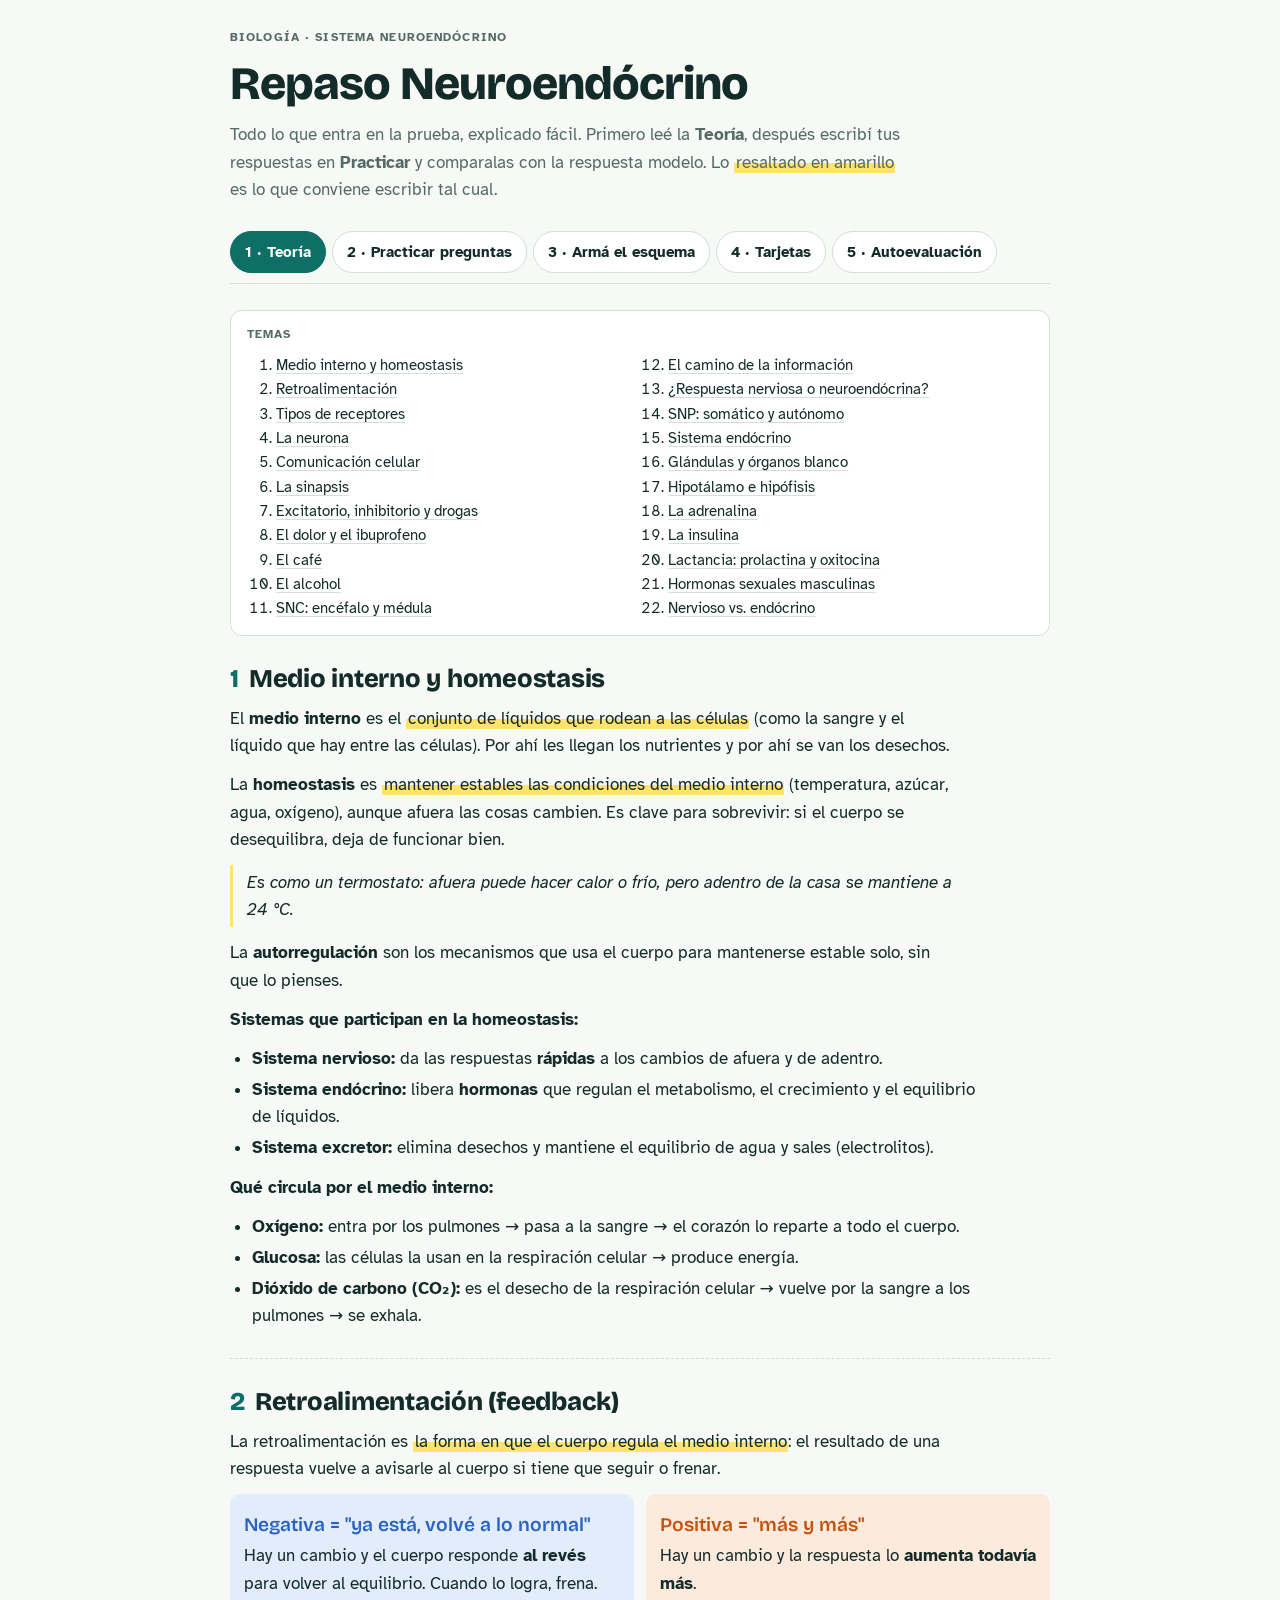
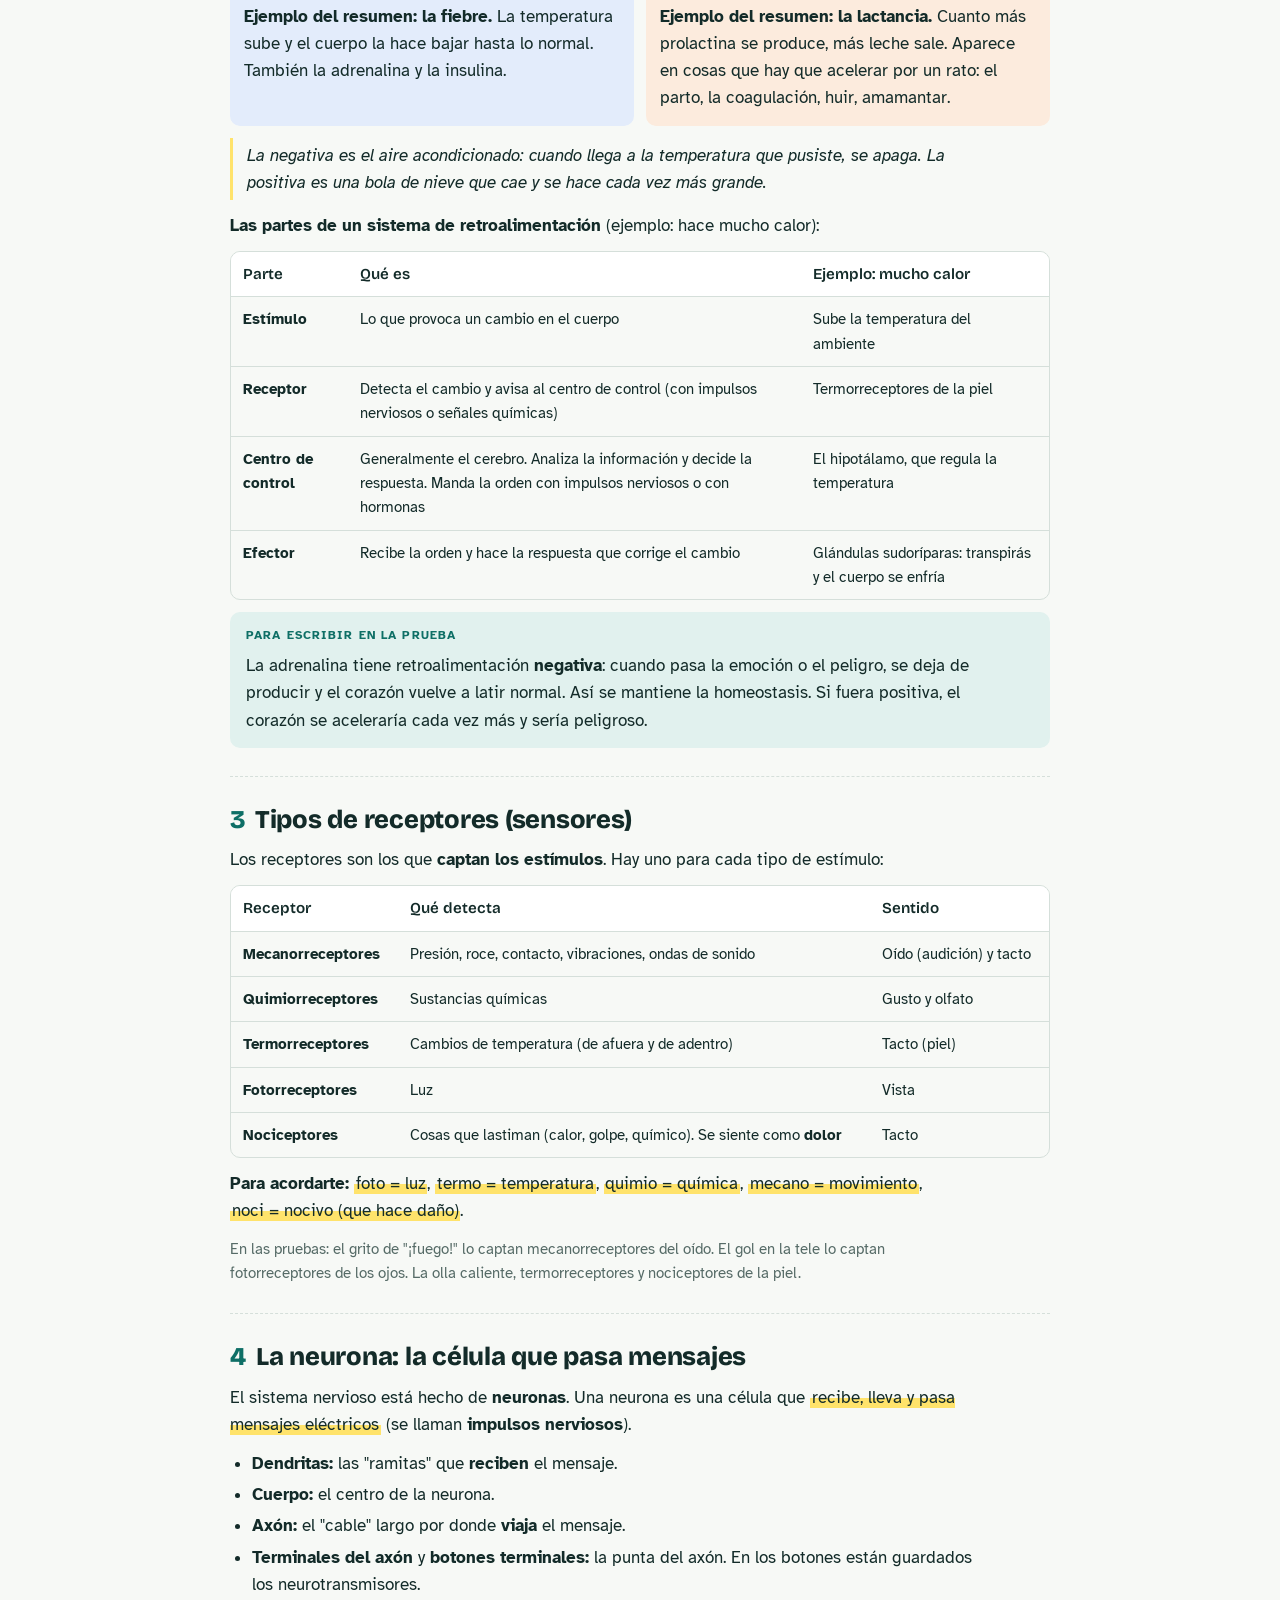
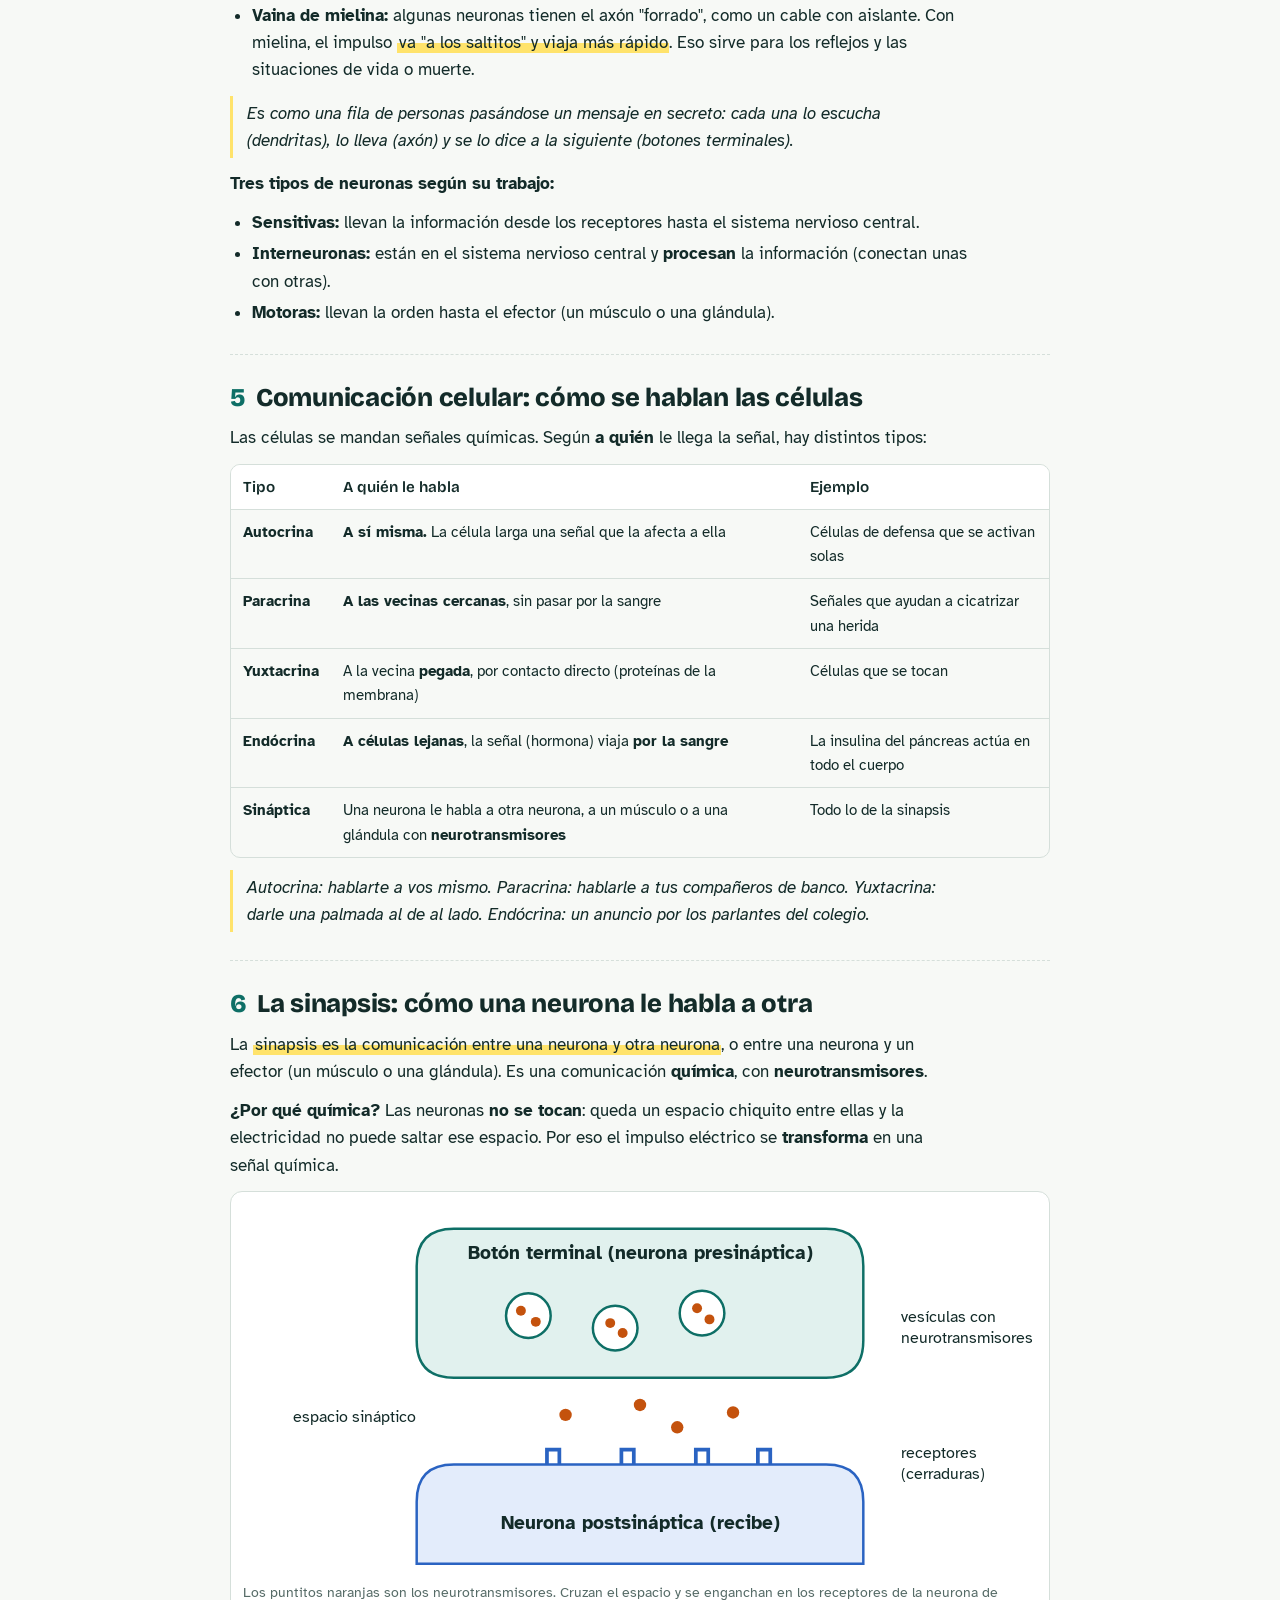
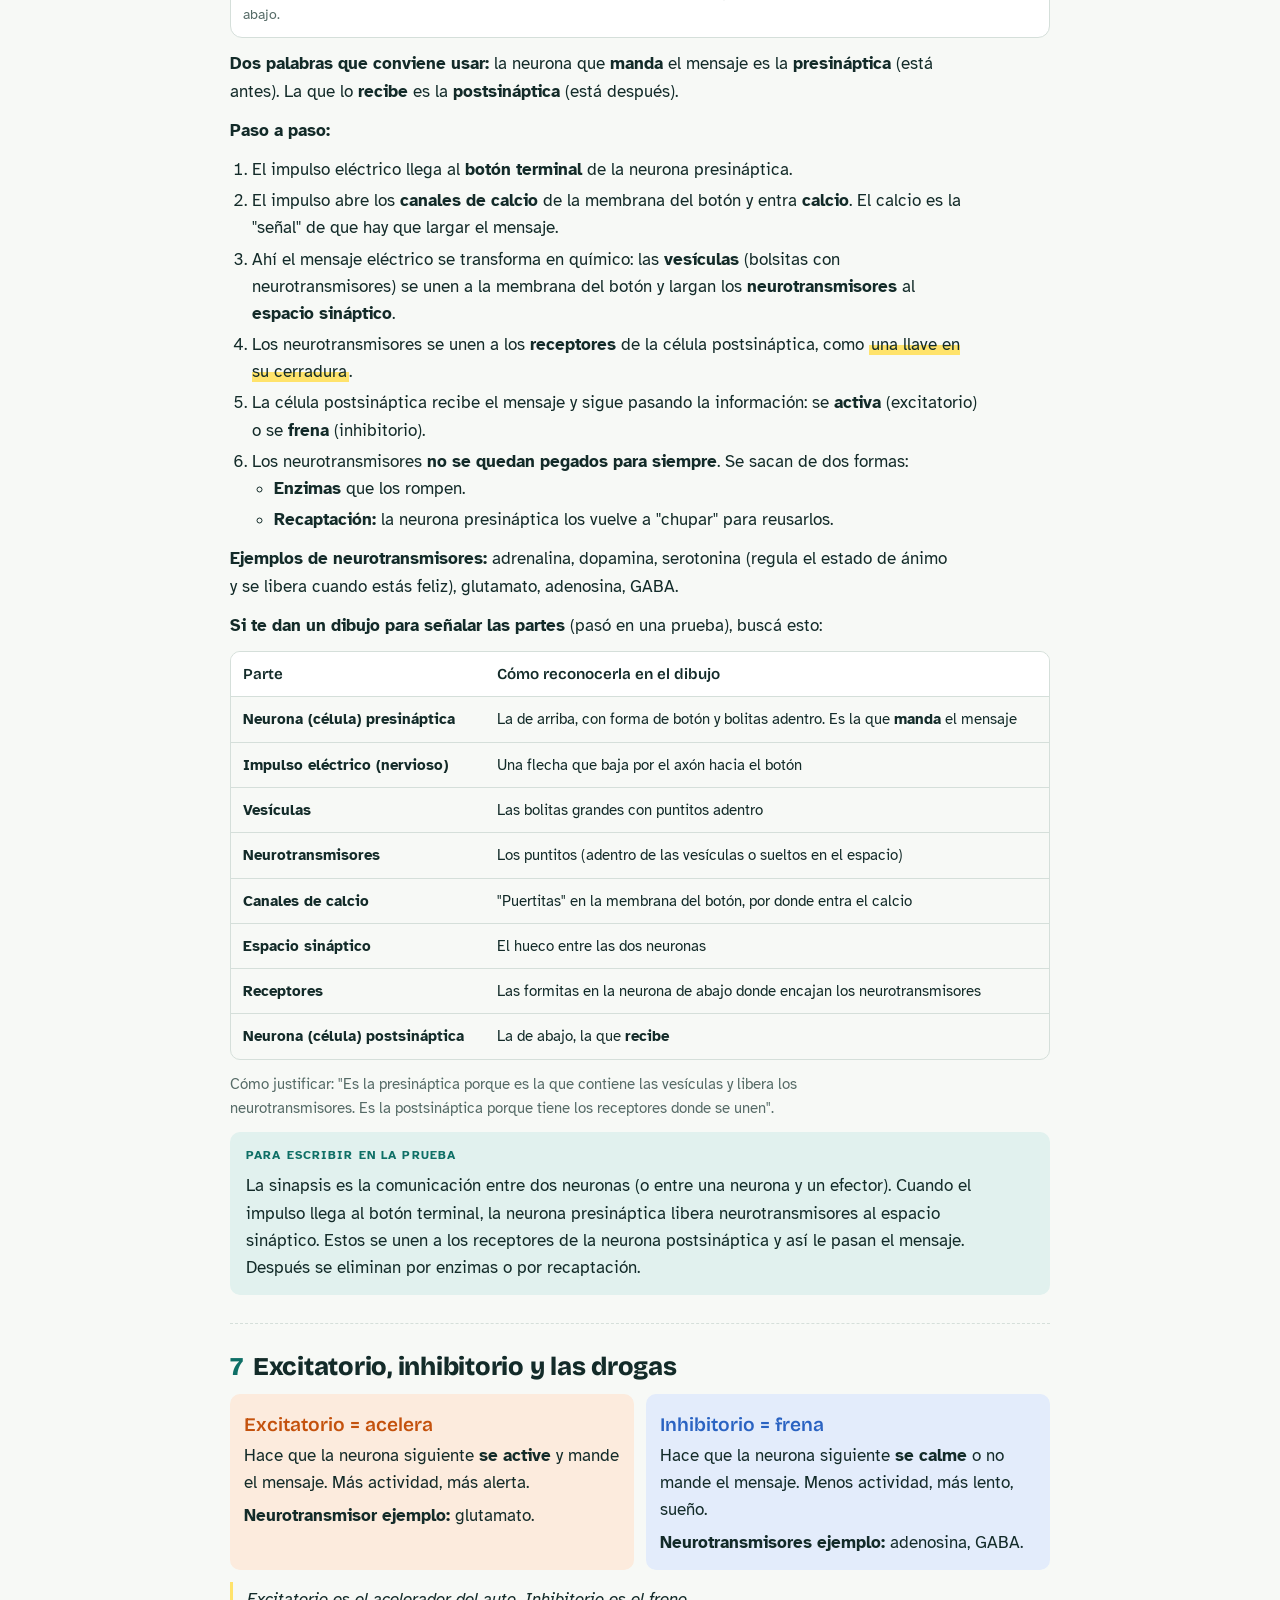
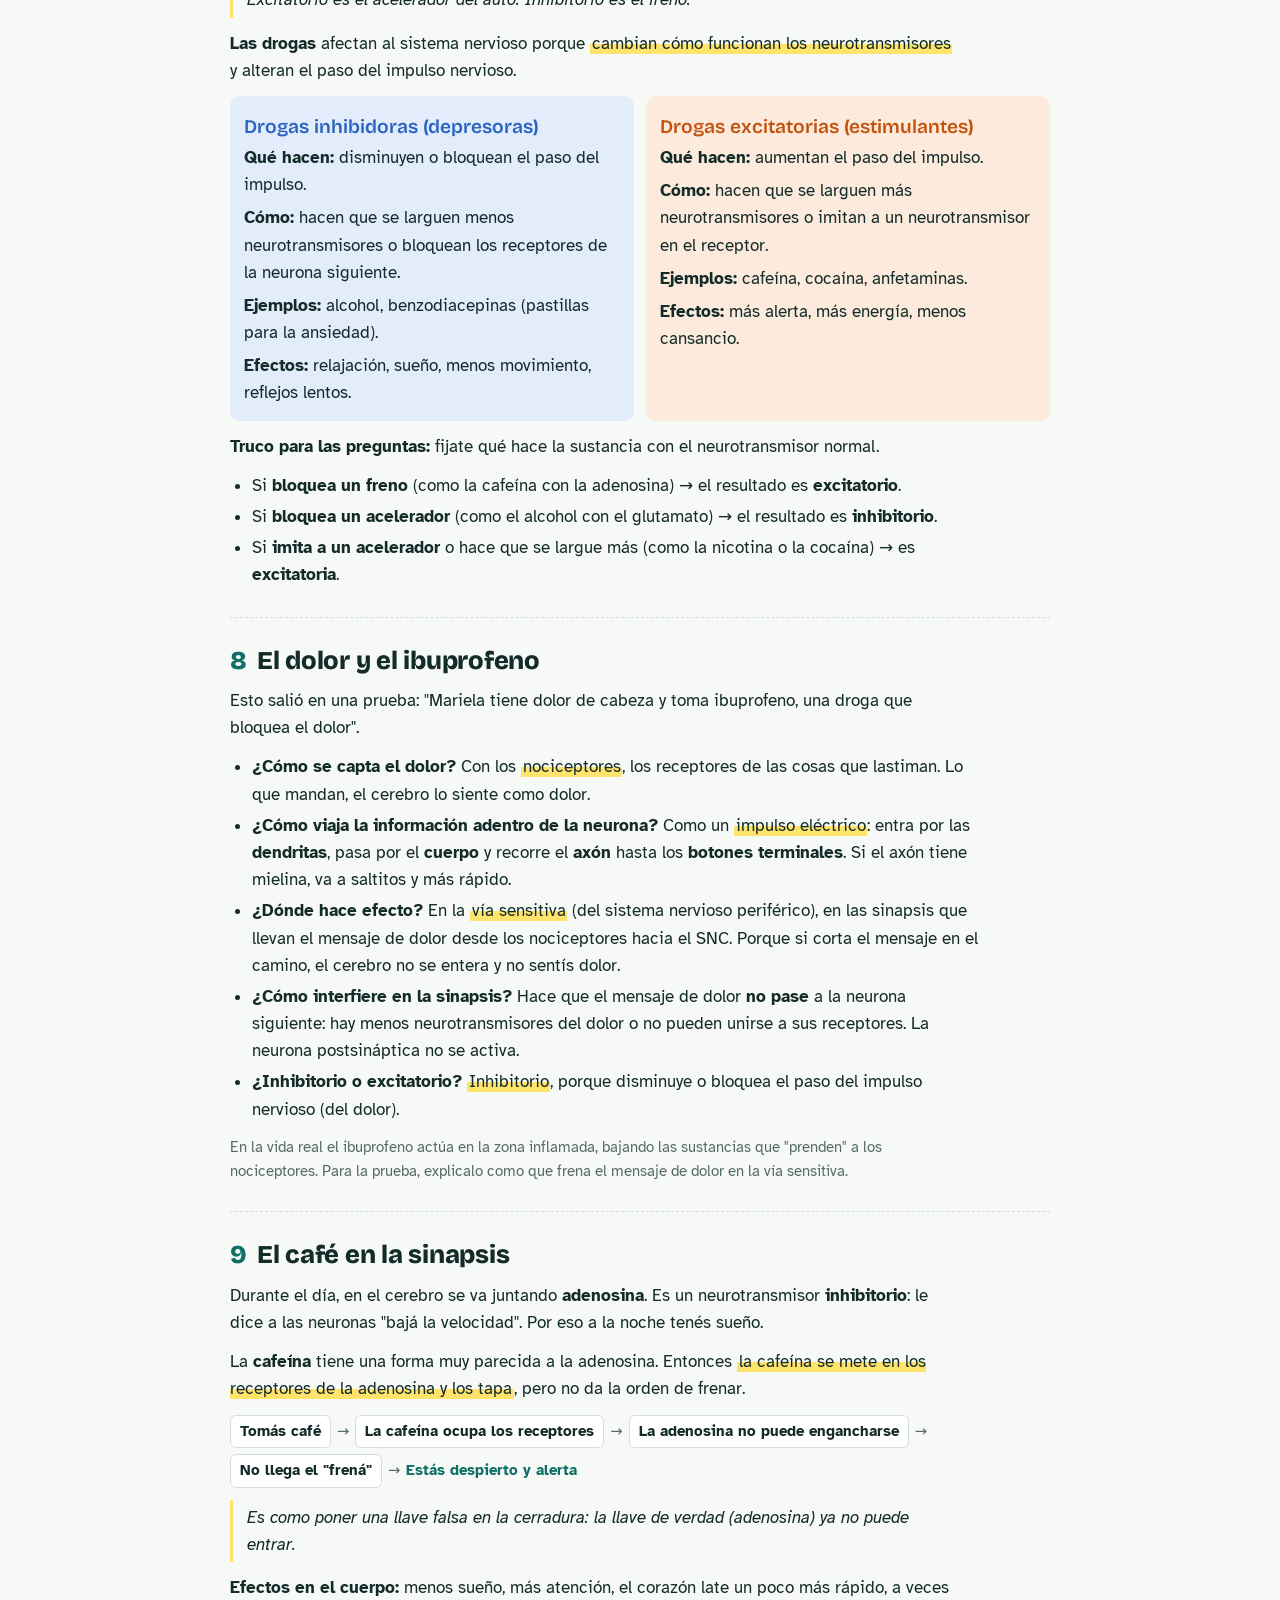
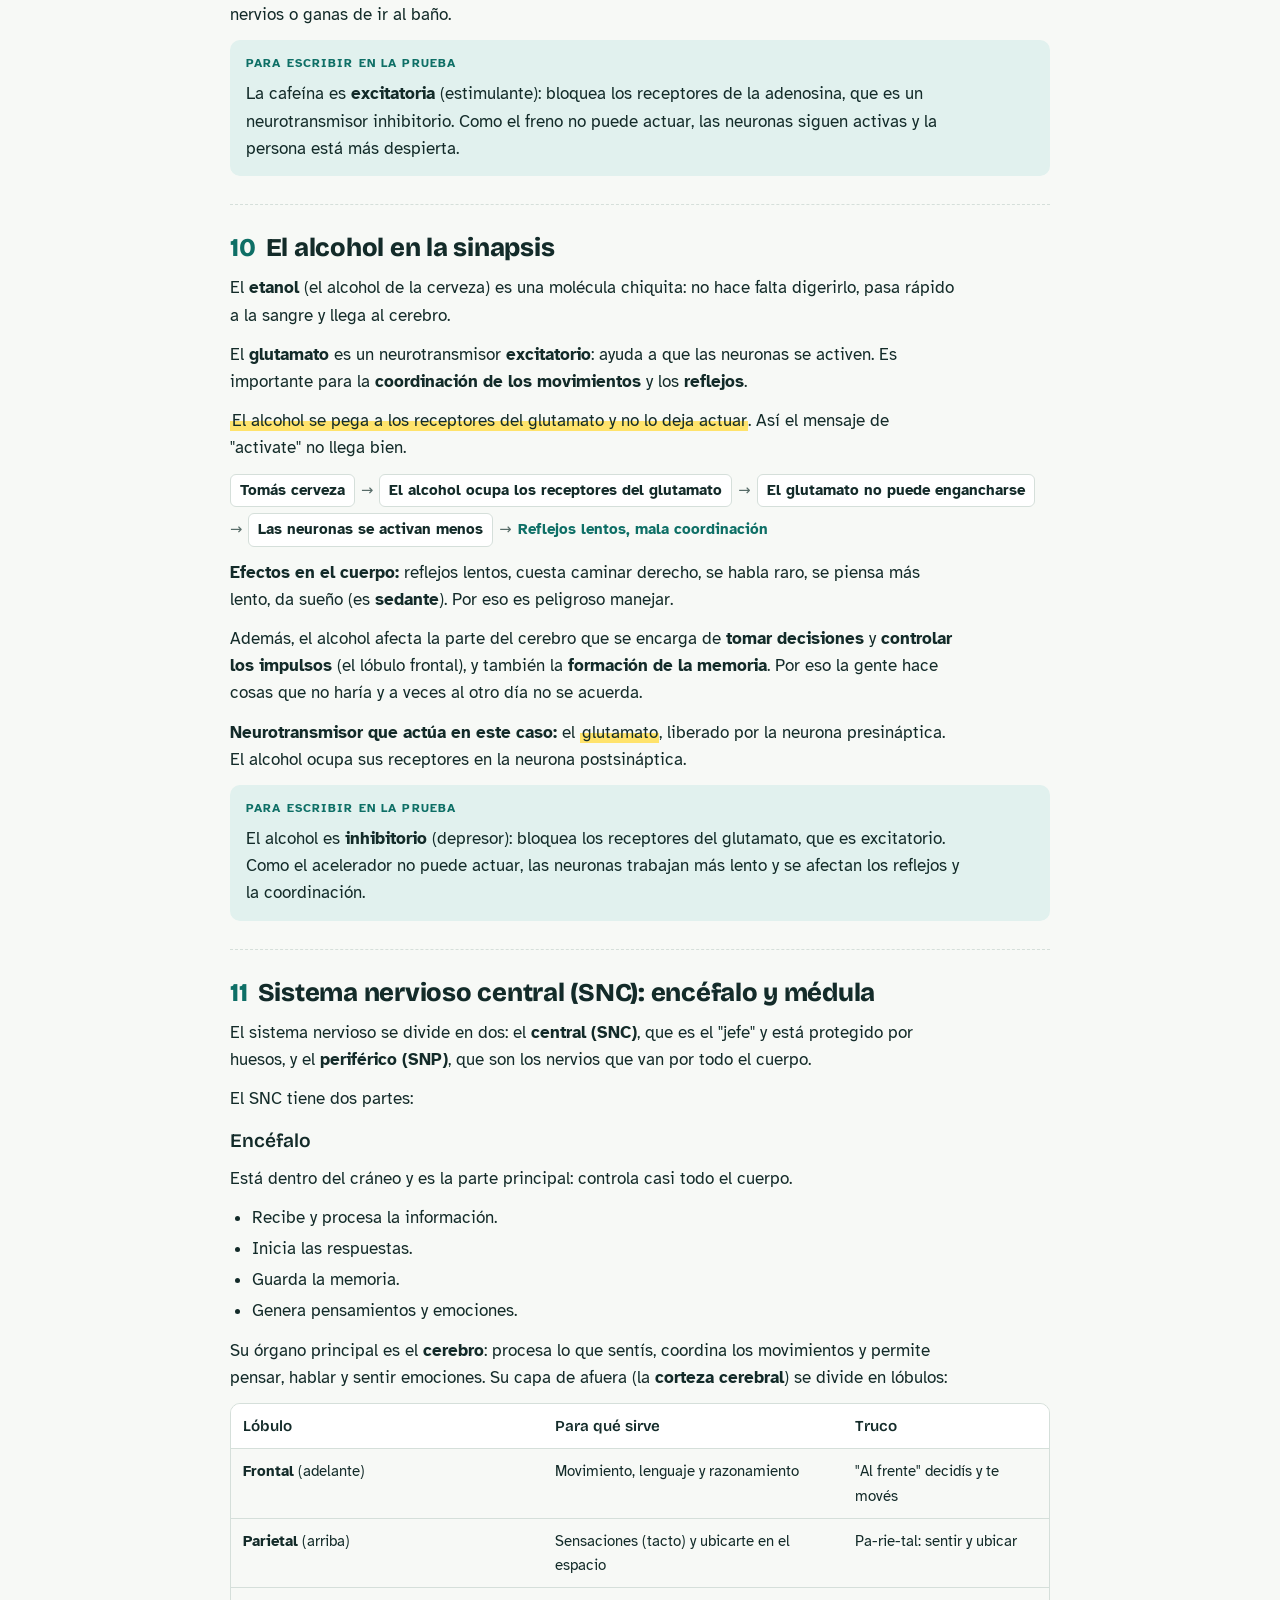
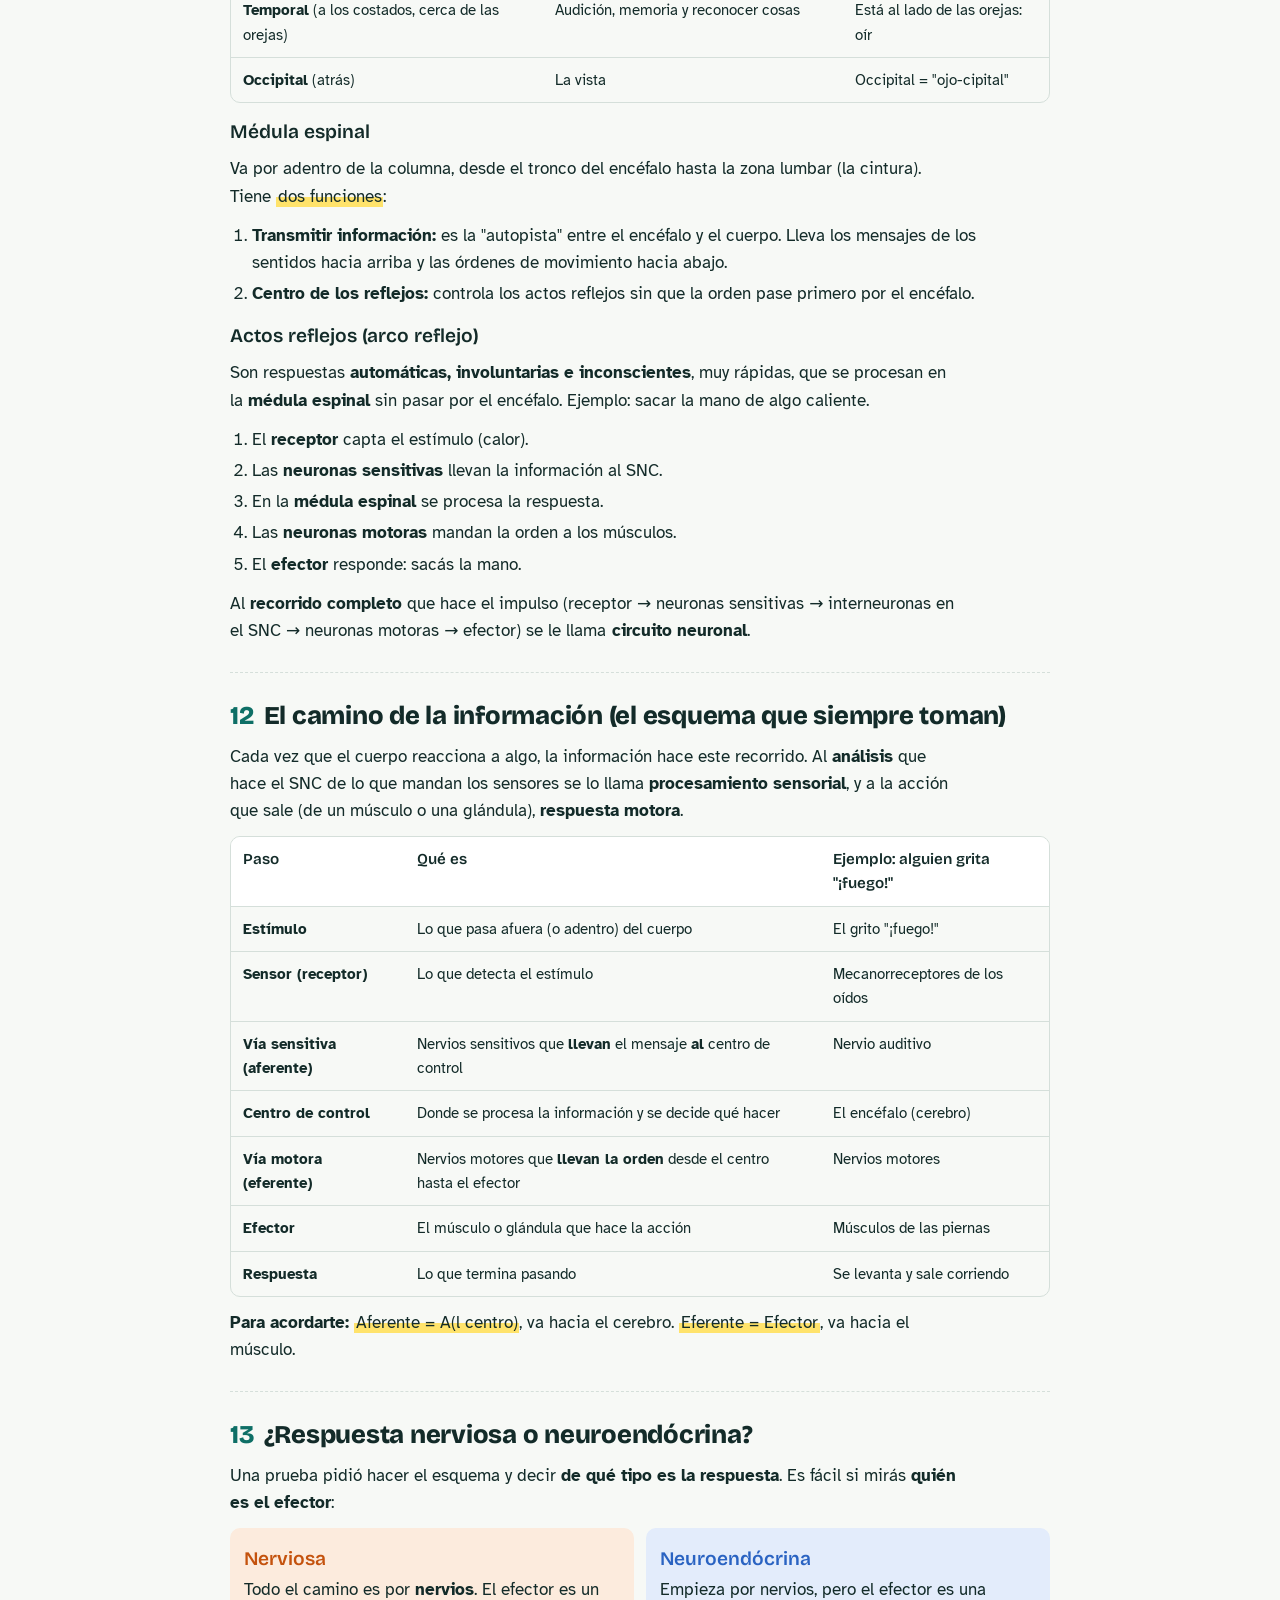
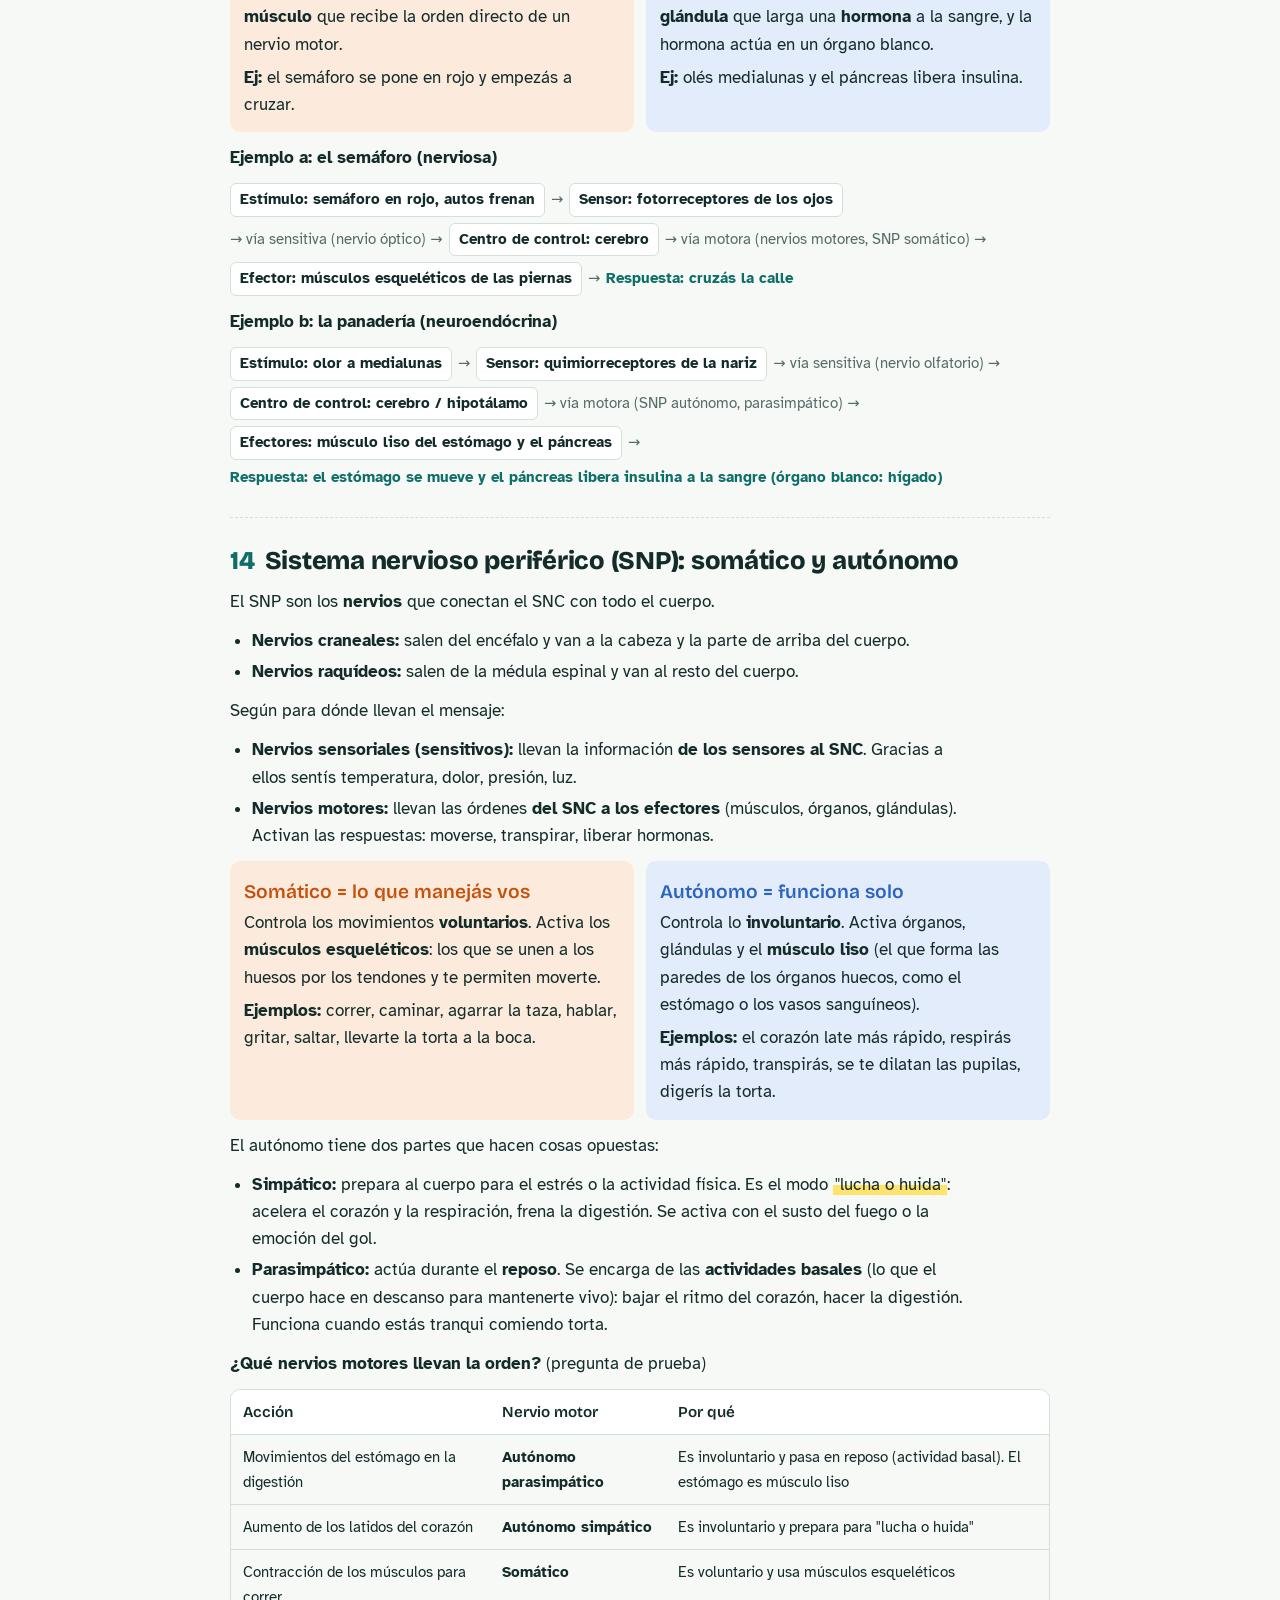
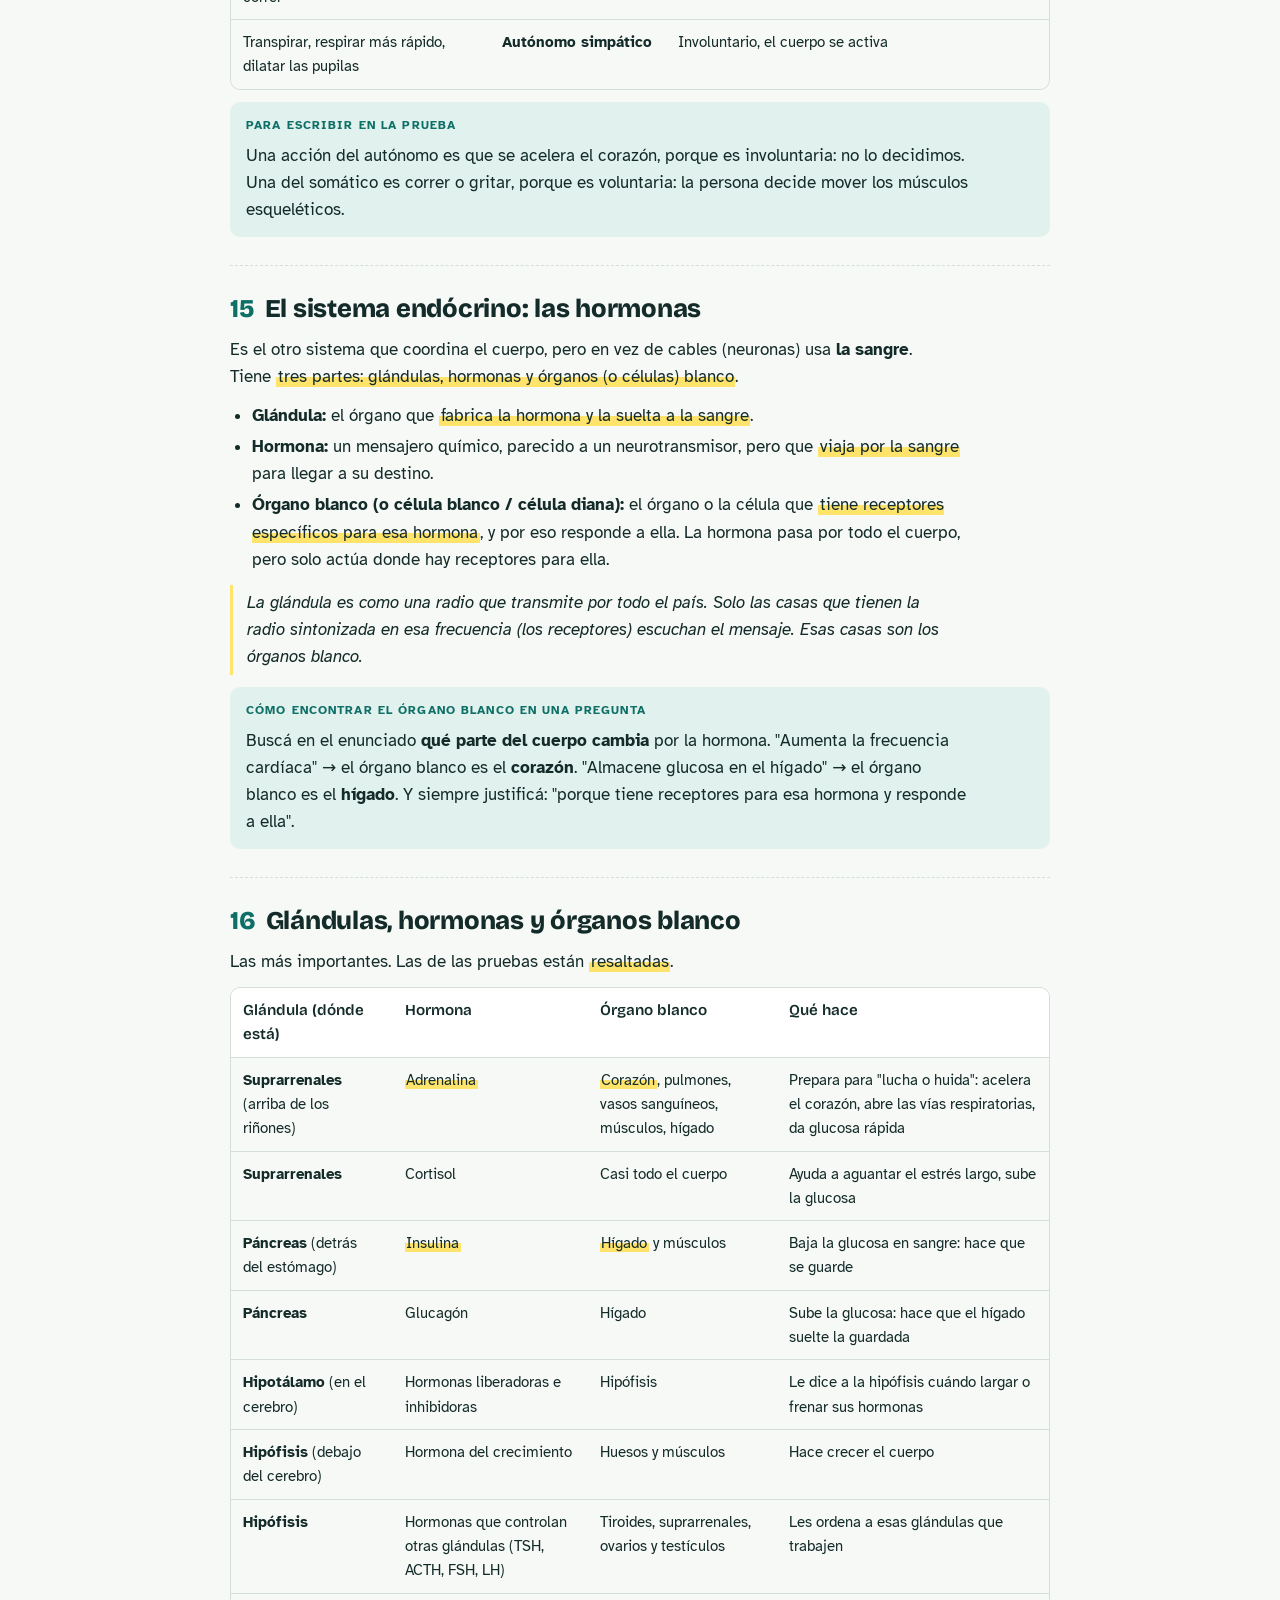
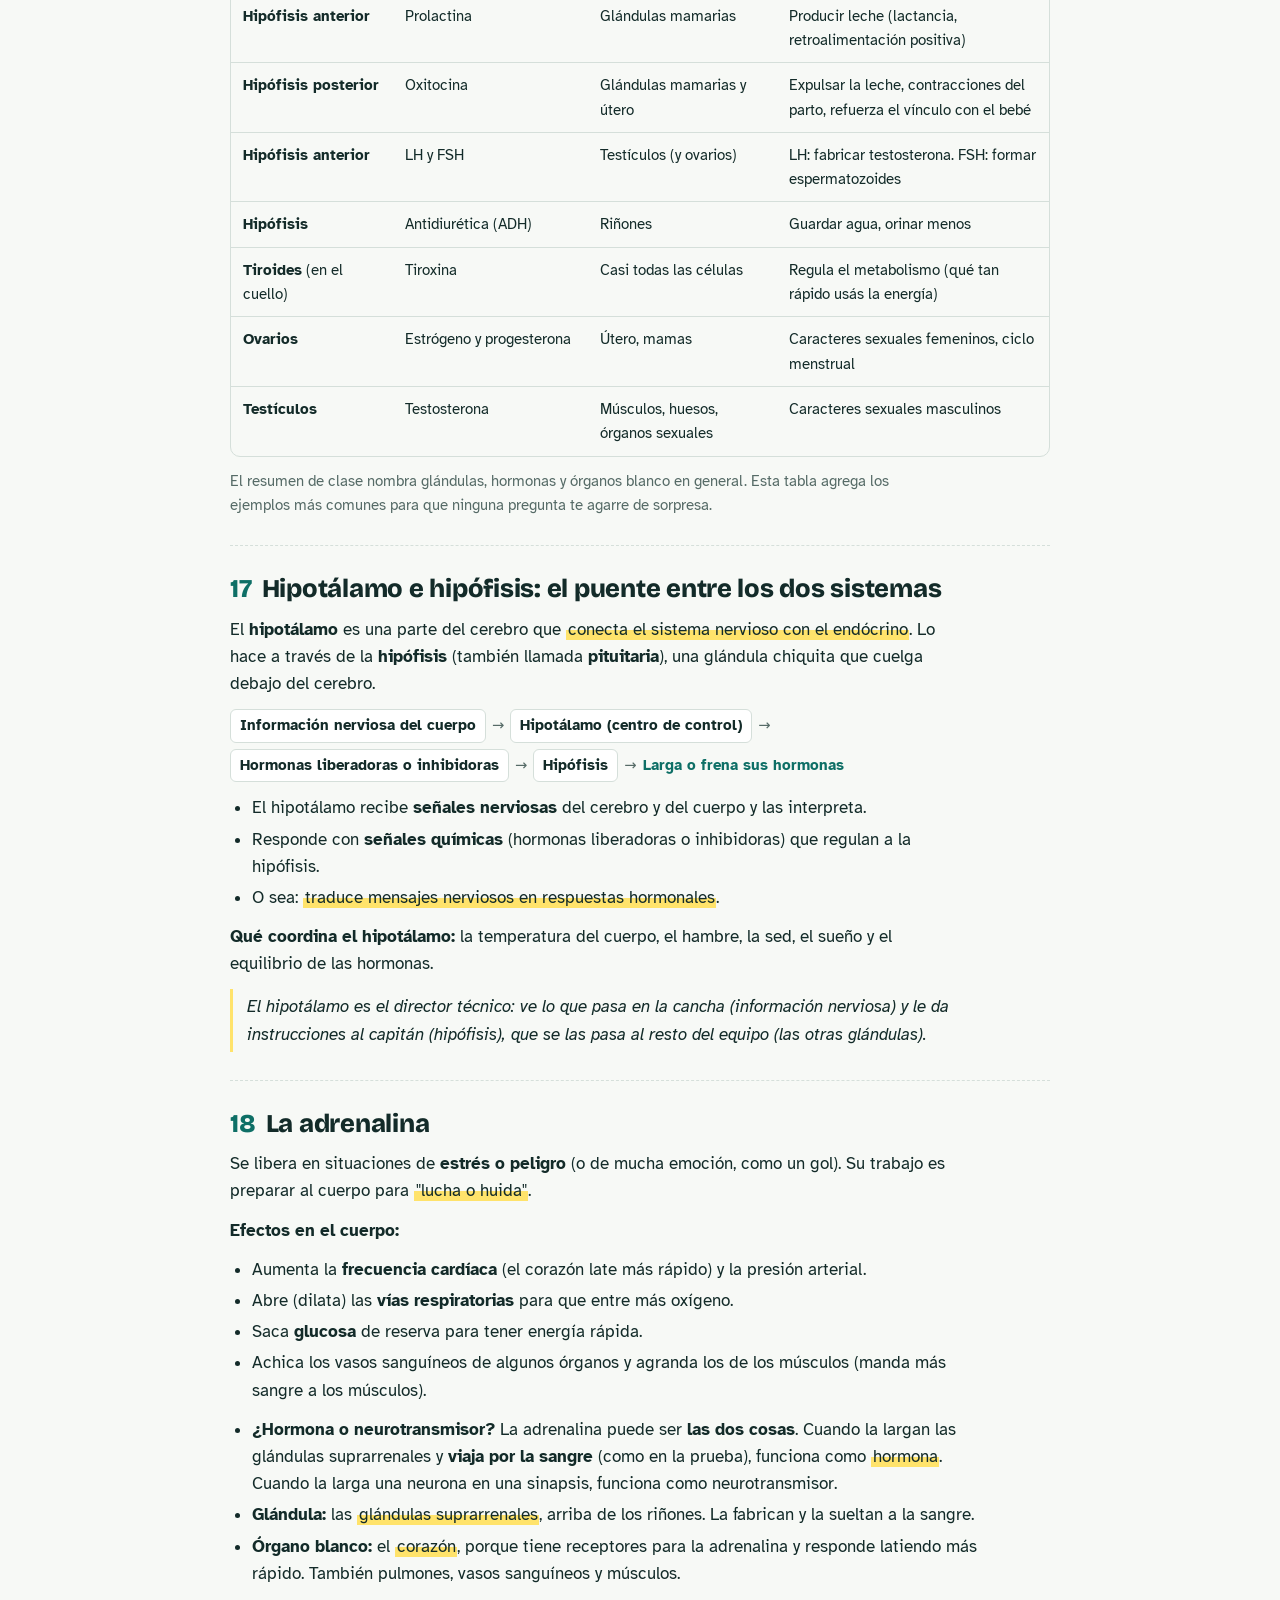
==== commit f76896a9: "Biología: preguntas de 9 exámenes reales, lactancia, hormonas masculinas, dolor e ibuprofeno, respue" ====
--- a/biologia.html
+++ b/biologia.html
@@ -189,16 +189,20 @@
     <li><a href="#t-comunicacion">Comunicación celular</a></li>
     <li><a href="#t-sinapsis">La sinapsis</a></li>
     <li><a href="#t-drogas">Excitatorio, inhibitorio y drogas</a></li>
+    <li><a href="#t-dolor">El dolor y el ibuprofeno</a></li>
     <li><a href="#t-cafe">El café</a></li>
     <li><a href="#t-alcohol">El alcohol</a></li>
     <li><a href="#t-snc">SNC: encéfalo y médula</a></li>
     <li><a href="#t-camino">El camino de la información</a></li>
+    <li><a href="#t-neuroendo">¿Respuesta nerviosa o neuroendócrina?</a></li>
     <li><a href="#t-snp">SNP: somático y autónomo</a></li>
     <li><a href="#t-endocrino">Sistema endócrino</a></li>
     <li><a href="#t-blancos">Glándulas y órganos blanco</a></li>
     <li><a href="#t-hipo">Hipotálamo e hipófisis</a></li>
     <li><a href="#t-adrenalina">La adrenalina</a></li>
     <li><a href="#t-insulina">La insulina</a></li>
+    <li><a href="#t-lactancia">Lactancia: prolactina y oxitocina</a></li>
+    <li><a href="#t-testo">Hormonas sexuales masculinas</a></li>
     <li><a href="#t-vs">Nervioso vs. endócrino</a></li>
   </ol>
 </nav>
@@ -329,13 +333,29 @@
   <p><b>Paso a paso:</b></p>
   <ol>
     <li>El impulso eléctrico llega al <b>botón terminal</b> de la neurona presináptica.</li>
+    <li>El impulso abre los <b>canales de calcio</b> de la membrana del botón y entra <b>calcio</b>. El calcio es la "señal" de que hay que largar el mensaje.</li>
     <li>Ahí el mensaje eléctrico se transforma en químico: las <b>vesículas</b> (bolsitas con neurotransmisores) se unen a la membrana del botón y largan los <b>neurotransmisores</b> al <b>espacio sináptico</b>.</li>
     <li>Los neurotransmisores se unen a los <b>receptores</b> de la célula postsináptica, como <span class="hl">una llave en su cerradura</span>.</li>
     <li>La célula postsináptica recibe el mensaje y sigue pasando la información: se <b>activa</b> (excitatorio) o se <b>frena</b> (inhibitorio).</li>
     <li>Los neurotransmisores <b>no se quedan pegados para siempre</b>. Se sacan de dos formas:
       <ul><li><b>Enzimas</b> que los rompen.</li><li><b>Recaptación:</b> la neurona presináptica los vuelve a "chupar" para reusarlos.</li></ul></li>
   </ol>
-  <p><b>Ejemplos de neurotransmisores:</b> adrenalina, dopamina, serotonina, glutamato, adenosina, GABA.</p>
+  <p><b>Ejemplos de neurotransmisores:</b> adrenalina, dopamina, serotonina (regula el estado de ánimo y se libera cuando estás feliz), glutamato, adenosina, GABA.</p>
+  <p><b>Si te dan un dibujo para señalar las partes</b> (pasó en una prueba), buscá esto:</p>
+  <div class="table-wrap"><table>
+    <thead><tr><th>Parte</th><th>Cómo reconocerla en el dibujo</th></tr></thead>
+    <tbody>
+      <tr><td><b>Neurona (célula) presináptica</b></td><td>La de arriba, con forma de botón y bolitas adentro. Es la que <b>manda</b> el mensaje</td></tr>
+      <tr><td><b>Impulso eléctrico (nervioso)</b></td><td>Una flecha que baja por el axón hacia el botón</td></tr>
+      <tr><td><b>Vesículas</b></td><td>Las bolitas grandes con puntitos adentro</td></tr>
+      <tr><td><b>Neurotransmisores</b></td><td>Los puntitos (adentro de las vesículas o sueltos en el espacio)</td></tr>
+      <tr><td><b>Canales de calcio</b></td><td>"Puertitas" en la membrana del botón, por donde entra el calcio</td></tr>
+      <tr><td><b>Espacio sináptico</b></td><td>El hueco entre las dos neuronas</td></tr>
+      <tr><td><b>Receptores</b></td><td>Las formitas en la neurona de abajo donde encajan los neurotransmisores</td></tr>
+      <tr><td><b>Neurona (célula) postsináptica</b></td><td>La de abajo, la que <b>recibe</b></td></tr>
+    </tbody>
+  </table></div>
+  <p class="hint">Cómo justificar: "Es la presináptica porque es la que contiene las vesículas y libera los neurotransmisores. Es la postsináptica porque tiene los receptores donde se unen".</p>
   <div class="write">
     <span class="eyebrow">Para escribir en la prueba</span>
     <p>La sinapsis es la comunicación entre dos neuronas (o entre una neurona y un efector). Cuando el impulso llega al botón terminal, la neurona presináptica libera neurotransmisores al espacio sináptico. Estos se unen a los receptores de la neurona postsináptica y así le pasan el mensaje. Después se eliminan por enzimas o por recaptación.</p>
@@ -360,6 +380,19 @@
     <li>Si <b>bloquea un acelerador</b> (como el alcohol con el glutamato) → el resultado es <b>inhibitorio</b>.</li>
     <li>Si <b>imita a un acelerador</b> o hace que se largue más (como la nicotina o la cocaína) → es <b>excitatoria</b>.</li>
   </ul>
+</div>
+
+<div class="topic" id="t-dolor">
+  <h2>El dolor y el ibuprofeno</h2>
+  <p>Esto salió en una prueba: "Mariela tiene dolor de cabeza y toma ibuprofeno, una droga que bloquea el dolor".</p>
+  <ul>
+    <li><b>¿Cómo se capta el dolor?</b> Con los <span class="hl">nociceptores</span>, los receptores de las cosas que lastiman. Lo que mandan, el cerebro lo siente como dolor.</li>
+    <li><b>¿Cómo viaja la información adentro de la neurona?</b> Como un <span class="hl">impulso eléctrico</span>: entra por las <b>dendritas</b>, pasa por el <b>cuerpo</b> y recorre el <b>axón</b> hasta los <b>botones terminales</b>. Si el axón tiene mielina, va a saltitos y más rápido.</li>
+    <li><b>¿Dónde hace efecto?</b> En la <span class="hl">vía sensitiva</span> (del sistema nervioso periférico), en las sinapsis que llevan el mensaje de dolor desde los nociceptores hacia el SNC. Porque si corta el mensaje en el camino, el cerebro no se entera y no sentís dolor.</li>
+    <li><b>¿Cómo interfiere en la sinapsis?</b> Hace que el mensaje de dolor <b>no pase</b> a la neurona siguiente: hay menos neurotransmisores del dolor o no pueden unirse a sus receptores. La neurona postsináptica no se activa.</li>
+    <li><b>¿Inhibitorio o excitatorio?</b> <span class="hl">Inhibitorio</span>, porque disminuye o bloquea el paso del impulso nervioso (del dolor).</li>
+  </ul>
+  <p class="hint">En la vida real el ibuprofeno actúa en la zona inflamada, bajando las sustancias que "prenden" a los nociceptores. Para la prueba, explicalo como que frena el mensaje de dolor en la vía sensitiva.</p>
 </div>
 
 <div class="topic" id="t-cafe">
@@ -381,7 +414,9 @@
   <p>El <b>glutamato</b> es un neurotransmisor <b>excitatorio</b>: ayuda a que las neuronas se activen. Es importante para la <b>coordinación de los movimientos</b> y los <b>reflejos</b>.</p>
   <p><span class="hl">El alcohol se pega a los receptores del glutamato y no lo deja actuar</span>. Así el mensaje de "activate" no llega bien.</p>
   <div class="flow"><span>Tomás cerveza</span><i>→</i><span>El alcohol ocupa los receptores del glutamato</span><i>→</i><span>El glutamato no puede engancharse</span><i>→</i><span>Las neuronas se activan menos</span><i>→</i><em>Reflejos lentos, mala coordinación</em></div>
-  <p><b>Efectos en el cuerpo:</b> reflejos lentos, cuesta caminar derecho, se habla raro, se piensa más lento, da sueño. Por eso es peligroso manejar.</p>
+  <p><b>Efectos en el cuerpo:</b> reflejos lentos, cuesta caminar derecho, se habla raro, se piensa más lento, da sueño (es <b>sedante</b>). Por eso es peligroso manejar.</p>
+  <p>Además, el alcohol afecta la parte del cerebro que se encarga de <b>tomar decisiones</b> y <b>controlar los impulsos</b> (el lóbulo frontal), y también la <b>formación de la memoria</b>. Por eso la gente hace cosas que no haría y a veces al otro día no se acuerda.</p>
+  <p><b>Neurotransmisor que actúa en este caso:</b> el <span class="hl">glutamato</span>, liberado por la neurona presináptica. El alcohol ocupa sus receptores en la neurona postsináptica.</p>
   <div class="write">
     <span class="eyebrow">Para escribir en la prueba</span>
     <p>El alcohol es <b>inhibitorio</b> (depresor): bloquea los receptores del glutamato, que es excitatorio. Como el acelerador no puede actuar, las neuronas trabajan más lento y se afectan los reflejos y la coordinación.</p>
@@ -446,6 +481,19 @@
   <p><b>Para acordarte:</b> <span class="hl">Aferente = A(l centro)</span>, va hacia el cerebro. <span class="hl">Eferente = Efector</span>, va hacia el músculo.</p>
 </div>
 
+<div class="topic" id="t-neuroendo">
+  <h2>¿Respuesta nerviosa o neuroendócrina?</h2>
+  <p>Una prueba pidió hacer el esquema y decir <b>de qué tipo es la respuesta</b>. Es fácil si mirás <b>quién es el efector</b>:</p>
+  <div class="pair">
+    <div class="exc"><h3>Nerviosa</h3><p>Todo el camino es por <b>nervios</b>. El efector es un <b>músculo</b> que recibe la orden directo de un nervio motor.</p><p><b>Ej:</b> el semáforo se pone en rojo y empezás a cruzar.</p></div>
+    <div class="inh"><h3>Neuroendócrina</h3><p>Empieza por nervios, pero el efector es una <b>glándula</b> que larga una <b>hormona</b> a la sangre, y la hormona actúa en un órgano blanco.</p><p><b>Ej:</b> olés medialunas y el páncreas libera insulina.</p></div>
+  </div>
+  <p><b>Ejemplo a: el semáforo (nerviosa)</b></p>
+  <div class="flow"><span>Estímulo: semáforo en rojo, autos frenan</span><i>→</i><span>Sensor: fotorreceptores de los ojos</span><i>→ vía sensitiva (nervio óptico) →</i><span>Centro de control: cerebro</span><i>→ vía motora (nervios motores, SNP somático) →</i><span>Efector: músculos esqueléticos de las piernas</span><i>→</i><em>Respuesta: cruzás la calle</em></div>
+  <p><b>Ejemplo b: la panadería (neuroendócrina)</b></p>
+  <div class="flow"><span>Estímulo: olor a medialunas</span><i>→</i><span>Sensor: quimiorreceptores de la nariz</span><i>→ vía sensitiva (nervio olfatorio) →</i><span>Centro de control: cerebro / hipotálamo</span><i>→ vía motora (SNP autónomo, parasimpático) →</i><span>Efectores: músculo liso del estómago y el páncreas</span><i>→</i><em>Respuesta: el estómago se mueve y el páncreas libera insulina a la sangre (órgano blanco: hígado)</em></div>
+</div>
+
 <div class="topic" id="t-snp">
   <h2>Sistema nervioso periférico (SNP): somático y autónomo</h2>
   <p>El SNP son los <b>nervios</b> que conectan el SNC con todo el cuerpo.</p>
@@ -467,6 +515,16 @@
     <li><b>Simpático:</b> prepara al cuerpo para el estrés o la actividad física. Es el modo <span class="hl">"lucha o huida"</span>: acelera el corazón y la respiración, frena la digestión. Se activa con el susto del fuego o la emoción del gol.</li>
     <li><b>Parasimpático:</b> actúa durante el <b>reposo</b>. Se encarga de las <b>actividades basales</b> (lo que el cuerpo hace en descanso para mantenerte vivo): bajar el ritmo del corazón, hacer la digestión. Funciona cuando estás tranqui comiendo torta.</li>
   </ul>
+  <p><b>¿Qué nervios motores llevan la orden?</b> (pregunta de prueba)</p>
+  <div class="table-wrap"><table>
+    <thead><tr><th>Acción</th><th>Nervio motor</th><th>Por qué</th></tr></thead>
+    <tbody>
+      <tr><td>Movimientos del estómago en la digestión</td><td><b>Autónomo parasimpático</b></td><td>Es involuntario y pasa en reposo (actividad basal). El estómago es músculo liso</td></tr>
+      <tr><td>Aumento de los latidos del corazón</td><td><b>Autónomo simpático</b></td><td>Es involuntario y prepara para "lucha o huida"</td></tr>
+      <tr><td>Contracción de los músculos para correr</td><td><b>Somático</b></td><td>Es voluntario y usa músculos esqueléticos</td></tr>
+      <tr><td>Transpirar, respirar más rápido, dilatar las pupilas</td><td><b>Autónomo simpático</b></td><td>Involuntario, el cuerpo se activa</td></tr>
+    </tbody>
+  </table></div>
   <div class="write">
     <span class="eyebrow">Para escribir en la prueba</span>
     <p>Una acción del autónomo es que se acelera el corazón, porque es involuntaria: no lo decidimos. Una del somático es correr o gritar, porque es voluntaria: la persona decide mover los músculos esqueléticos.</p>
@@ -501,7 +559,9 @@
       <tr><td><b>Hipotálamo</b> (en el cerebro)</td><td>Hormonas liberadoras e inhibidoras</td><td>Hipófisis</td><td>Le dice a la hipófisis cuándo largar o frenar sus hormonas</td></tr>
       <tr><td><b>Hipófisis</b> (debajo del cerebro)</td><td>Hormona del crecimiento</td><td>Huesos y músculos</td><td>Hace crecer el cuerpo</td></tr>
       <tr><td><b>Hipófisis</b></td><td>Hormonas que controlan otras glándulas (TSH, ACTH, FSH, LH)</td><td>Tiroides, suprarrenales, ovarios y testículos</td><td>Les ordena a esas glándulas que trabajen</td></tr>
-      <tr><td><b>Hipófisis</b></td><td>Prolactina</td><td>Glándulas mamarias</td><td>Producir leche (lactancia, retroalimentación positiva)</td></tr>
+      <tr><td><b>Hipófisis anterior</b></td><td>Prolactina</td><td>Glándulas mamarias</td><td>Producir leche (lactancia, retroalimentación positiva)</td></tr>
+      <tr><td><b>Hipófisis posterior</b></td><td>Oxitocina</td><td>Glándulas mamarias y útero</td><td>Expulsar la leche, contracciones del parto, refuerza el vínculo con el bebé</td></tr>
+      <tr><td><b>Hipófisis anterior</b></td><td>LH y FSH</td><td>Testículos (y ovarios)</td><td>LH: fabricar testosterona. FSH: formar espermatozoides</td></tr>
       <tr><td><b>Hipófisis</b></td><td>Antidiurética (ADH)</td><td>Riñones</td><td>Guardar agua, orinar menos</td></tr>
       <tr><td><b>Tiroides</b> (en el cuello)</td><td>Tiroxina</td><td>Casi todas las células</td><td>Regula el metabolismo (qué tan rápido usás la energía)</td></tr>
       <tr><td><b>Ovarios</b></td><td>Estrógeno y progesterona</td><td>Útero, mamas</td><td>Caracteres sexuales femeninos, ciclo menstrual</td></tr>
@@ -556,6 +616,49 @@
   </ul>
   <p>La hormona contraria es el <b>glucagón</b> (también del páncreas): cuando hay <b>poca</b> glucosa (no comiste), le pide al hígado que suelte la que tenía guardada.</p>
   <div class="flow"><span>Comés torta</span><i>→</i><span>Sube la glucosa</span><i>→</i><span>Páncreas larga insulina</span><i>→</i><span>Hígado guarda glucosa</span><i>→</i><span>Baja la glucosa</span><i>→</i><em>Páncreas frena</em></div>
+</div>
+
+<div class="topic" id="t-lactancia">
+  <h2>Lactancia: prolactina y oxitocina</h2>
+  <p>Cuando el bebé toma la teta, en la mamá se liberan dos hormonas, las dos de la <b>hipófisis</b>:</p>
+  <div class="table-wrap"><table>
+    <thead><tr><th>Hormona</th><th>Glándula</th><th>Órgano blanco</th><th>Qué hace</th></tr></thead>
+    <tbody>
+      <tr><td><b>Prolactina</b></td><td>Hipófisis <b>anterior</b> (adelante)</td><td>Glándulas mamarias</td><td><b>Produce</b> la leche</td></tr>
+      <tr><td><b>Oxitocina</b></td><td>Hipófisis <b>posterior</b> (atrás)</td><td>Glándulas mamarias (y útero)</td><td><b>Expulsa</b> la leche y refuerza el vínculo mamá-bebé</td></tr>
+    </tbody>
+  </table></div>
+  <ul>
+    <li><b>Estímulo:</b> el bebé succiona (chupa) el pezón.</li>
+    <li><b>Respuesta:</b> se produce y sale la leche.</li>
+  </ul>
+  <p><b>Cómo se regula:</b></p>
+  <div class="flow"><span>El bebé succiona</span><i>→</i><span>Receptores del pezón (mecanorreceptores)</span><i>→ nervios sensitivos →</i><span>Hipotálamo</span><i>→</i><span>Hipófisis</span><i>→</i><span>Prolactina y oxitocina a la sangre</span><i>→</i><span>Glándulas mamarias</span><i>→</i><em>Sale leche</em></div>
+  <p>Es <span class="hl">retroalimentación positiva</span>: cuanto más succiona el bebé, más hormonas y más leche. Se corta cuando el bebé deja de tomar. Además es una respuesta <b>neuroendócrina</b>: empieza en los nervios y termina en hormonas.</p>
+</div>
+
+<div class="topic" id="t-testo">
+  <h2>Hormonas sexuales masculinas y su regulación</h2>
+  <p>Salió en un recuperatorio con un dibujo. Es una cadena de tres pasos:</p>
+  <div class="flow"><span>Hipotálamo</span><i>→ GnRH →</i><span>Hipófisis anterior</span><i>→ LH y FSH →</i><span>Testículo</span></div>
+  <div class="table-wrap"><table>
+    <thead><tr><th>Hormona</th><th>Quién la fabrica</th><th>Órgano / célula blanco</th><th>Qué hace</th></tr></thead>
+    <tbody>
+      <tr><td><b>GnRH</b></td><td>Hipotálamo</td><td>Hipófisis anterior</td><td>Le dice que fabrique LH y FSH</td></tr>
+      <tr><td><b>LH</b></td><td>Hipófisis anterior</td><td>Células intersticiales del testículo</td><td>Que fabriquen <b>testosterona</b></td></tr>
+      <tr><td><b>FSH</b></td><td>Hipófisis anterior</td><td>Células de Sertoli del testículo</td><td>Que se formen los <b>espermatozoides</b></td></tr>
+      <tr><td><b>Testosterona</b></td><td>Testículo (células intersticiales)</td><td>Músculos, huesos, órganos sexuales; también hipotálamo e hipófisis</td><td>Caracteres masculinos y ayuda a formar espermatozoides. Además <b>frena</b> al hipotálamo y a la hipófisis</td></tr>
+      <tr><td><b>Inhibina</b></td><td>Células de Sertoli</td><td>Hipófisis anterior</td><td><b>Frena</b> la producción de FSH</td></tr>
+    </tbody>
+  </table></div>
+  <p>Es <span class="hl">retroalimentación negativa</span>: cuando hay suficiente testosterona e inhibina, frenan al hipotálamo y a la hipófisis, y baja la producción.</p>
+  <p><b>¿Cómo se altera en alguien con esterilidad?</b> Si falla cualquier eslabón de la cadena, no se forman bien los espermatozoides:</p>
+  <ul>
+    <li>Si el <b>hipotálamo</b> no fabrica GnRH → la hipófisis no larga LH ni FSH → no hay testosterona ni espermatozoides.</li>
+    <li>Si la <b>hipófisis</b> no fabrica FSH → las células de Sertoli no forman espermatozoides. Si no fabrica LH → no hay testosterona.</li>
+    <li>Si el <b>testículo</b> (órgano blanco) no tiene bien los receptores → aunque lleguen LH y FSH, no responde.</li>
+    <li>Si hay <b>demasiada testosterona o inhibina</b> (por ejemplo, por tomar anabólicos) → frenan de más a la hipófisis, baja la FSH y se forman menos espermatozoides.</li>
+  </ul>
 </div>
 
 <div class="topic" id="t-vs">
@@ -572,7 +675,9 @@
     </tbody>
   </table></div>
   <p class="analogy">Nervioso = un mensaje de WhatsApp a una persona: llega al toque. Endócrino = un anuncio por la radio: tarda más, llega a todos los que lo sintonizan y dura más.</p>
-  <p><b>Lo que tienen en común:</b> los dos usan <b>mensajeros químicos</b> que se unen a <b>receptores</b>, y los dos trabajan juntos para mantener la <b>homeostasis</b>. El hipotálamo los conecta.</p>
+  <p><b>Lo que tienen en común:</b> los dos usan <b>mensajeros químicos</b> que se unen a <b>receptores específicos</b>, y los dos trabajan juntos para mantener la <b>homeostasis</b>. El hipotálamo los conecta.</p>
+  <p class="hint">Ojo con una tabla que tomaron: en "medio por el que viajan los mensajeros" va <b>sangre</b> para el endócrino y <b>espacio sináptico</b> para el nervioso. En "cómo se reciben las señales" va <b>receptores específicos</b> en los dos.</p>
+  <p><b>¿Qué ventaja evolutiva tiene que trabajen juntos?</b> El nervioso da la respuesta <b>rápida</b> (saltar ante el peligro) y el endócrino la hace <b>durar</b> (el corazón sigue acelerado para poder escapar). Juntos, el cuerpo reacciona rápido y aguanta el tiempo que haga falta. Así se mantiene mejor la homeostasis y el animal tiene más chances de sobrevivir.</p>
 </div>
 
 </section>
@@ -813,7 +918,103 @@
 {id:'r15',src:'Resumen',topic:'Drogas',q:'La cocaína hace que se libere más neurotransmisor en la sinapsis. ¿Es excitatoria o inhibitoria? ¿Cómo actúan las drogas de cada tipo?',
  hint:'Más neurotransmisor = más mensaje.',
  kw:[['excitatori','estimulante'],['inhibi','depresor'],['libera','liberacion'],['bloque'],['imita']],
- a:`<p>La cocaína es <b>excitatoria</b>: más neurotransmisor = el impulso pasa más fuerte.</p><ul><li><b>Excitatorias</b> (cafeína, cocaína, anfetaminas): aumentan la liberación de neurotransmisores o imitan su acción en el receptor. Efecto: más alerta, más energía, menos cansancio.</li><li><b>Inhibidoras</b> (alcohol, benzodiacepinas): reducen la liberación de neurotransmisores o bloquean los receptores. Efecto: relajación, sueño, reflejos lentos.</li></ul>`}
+ a:`<p>La cocaína es <b>excitatoria</b>: más neurotransmisor = el impulso pasa más fuerte.</p><ul><li><b>Excitatorias</b> (cafeína, cocaína, anfetaminas): aumentan la liberación de neurotransmisores o imitan su acción en el receptor. Efecto: más alerta, más energía, menos cansancio.</li><li><b>Inhibidoras</b> (alcohol, benzodiacepinas): reducen la liberación de neurotransmisores o bloquean los receptores. Efecto: relajación, sueño, reflejos lentos.</li></ul>`},
+{id:'e1',src:'Prueba',topic:'Nerviosa o neuroendócrina',q:'El semáforo se pone en rojo, los autos frenan y empezás a cruzar la calle. Hacé el esquema desde el estímulo hasta la respuesta con todas las estructuras e indicá si la respuesta es nerviosa o neuroendócrina.',
+ hint:'¿El efector es un músculo o una glándula?',
+ kw:[['fotorreceptor','ojo'],['sensitiv','aferente'],['cerebro','encefalo'],['motor','eferente'],['somatico'],['esqueletico','musculo'],['nerviosa']],
+ a:`<ol><li><b>Estímulo:</b> el semáforo en rojo y los autos frenando.</li><li><b>Sensor:</b> fotorreceptores de los ojos.</li><li><b>Vía sensitiva (aferente):</b> nervio óptico.</li><li><b>Centro de control:</b> el cerebro (SNC).</li><li><b>Vía motora (eferente):</b> nervios motores del SNP somático.</li><li><b>Efector:</b> músculos esqueléticos de las piernas.</li><li><b>Respuesta:</b> cruzás la calle.</li></ol><p>Es una respuesta <b>nerviosa</b>: todo el camino es por nervios y el efector es un músculo.</p>`},
+{id:'e2',src:'Prueba',topic:'Nerviosa o neuroendócrina',q:'Pasás por la panadería, el olor a medialunas hace que tu estómago se mueva y que el páncreas libere insulina. Hacé el esquema e indicá si la respuesta es nerviosa o neuroendócrina.',
+ hint:'El páncreas es una glándula y la insulina una hormona.',
+ kw:[['quimiorreceptor','nariz'],['sensitiv','aferente'],['hipotalamo','cerebro'],['autonomo','parasimpatico'],['pancreas'],['insulina'],['neuroendocrin']],
+ a:`<ol><li><b>Estímulo:</b> el olor a medialunas.</li><li><b>Sensor:</b> quimiorreceptores de la nariz.</li><li><b>Vía sensitiva:</b> nervio olfatorio.</li><li><b>Centro de control:</b> cerebro / hipotálamo.</li><li><b>Vía motora:</b> SNP autónomo (parasimpático, el de la digestión).</li><li><b>Efectores:</b> el músculo liso del estómago y el páncreas (glándula).</li><li><b>Respuesta:</b> el estómago se mueve y el páncreas libera <b>insulina</b> a la sangre, que va al hígado (órgano blanco).</li></ol><p>Es <b>neuroendócrina</b>: empieza por nervios pero termina en una glándula que larga una hormona a la sangre.</p>`},
+{id:'e3',src:'Prueba',topic:'Ibuprofeno',q:'Mariela tiene dolor de cabeza y toma ibuprofeno, que bloquea el dolor. a) ¿Cómo se capta el dolor? b) ¿Cómo viaja la información por adentro de la neurona?',
+ hint:'a) Un tipo de receptor. b) Impulso eléctrico por las partes de la neurona.',
+ kw:[['nociceptor'],['impulso','electric'],['dendrita'],['axon'],['mielina','boton']],
+ a:`<p><b>a)</b> Con los <b>nociceptores</b>, receptores que detectan estímulos que lastiman (térmicos, mecánicos o químicos). Lo que mandan se percibe como dolor.</p><p><b>b)</b> Como un <b>impulso eléctrico</b>: entra por las <b>dendritas</b>, pasa por el cuerpo de la neurona y recorre el <b>axón</b> hasta los <b>botones terminales</b>. Si el axón tiene <b>mielina</b>, el impulso va a saltitos y más rápido.</p>`},
+{id:'e4',src:'Prueba',topic:'Ibuprofeno',q:'¿En qué parte del sistema nervioso esperarías que haga efecto el ibuprofeno? ¿Por qué? ¿Cómo interfiere en la sinapsis? ¿Es inhibitorio o excitatorio?',
+ hint:'Tiene que cortar el mensaje antes de que llegue al cerebro.',
+ kw:[['sensitiv','aferente','periferico'],['sinapsis'],['receptor','neurotransmisor'],['bloquea','impide','no pasa'],['inhibitori']],
+ a:`<p><b>Dónde:</b> en la <b>vía sensitiva</b> del sistema nervioso periférico, que lleva el mensaje de dolor desde los nociceptores hasta el SNC. Si el mensaje se corta ahí, el cerebro no se entera y no se siente el dolor.</p><p><b>Cómo interfiere:</b> hace que el mensaje de dolor no pase a la neurona siguiente: hay menos neurotransmisores del dolor o no pueden unirse a sus receptores, entonces la neurona postsináptica no se activa.</p><p><b>Tipo:</b> <b>inhibitorio</b>, porque disminuye o bloquea la transmisión del impulso nervioso.</p>`},
+{id:'e5',src:'Prueba',topic:'Nervios motores',q:'Indicá qué nervios motores llevan la información al efector y por qué: a) movimientos del estómago en la digestión, b) aumento de los latidos del corazón, c) contracción de los músculos para correr.',
+ hint:'Dos son del autónomo (uno simpático y otro parasimpático) y uno del somático.',
+ kw:[['parasimpatico'],['simpatico'],['somatico'],['involuntari'],['voluntari']],
+ a:`<ul><li><b>a) Estómago:</b> SNP <b>autónomo parasimpático</b>. Es involuntario y es una actividad de reposo (digestión). Mueve músculo liso.</li><li><b>b) Corazón más rápido:</b> SNP <b>autónomo simpático</b>. Es involuntario y prepara al cuerpo para "lucha o huida".</li><li><b>c) Correr:</b> SNP <b>somático</b>. Es voluntario y mueve músculos esqueléticos.</li></ul>`},
+{id:'e6',src:'Prueba',topic:'Esquema',q:'Keila y Ezequiel ven una película comiendo pochoclos. Marcá dos situaciones coordinadas por el sistema nervioso y hacé el esquema de bloques de cada una (el sonido de la tele / se devoraron los pochoclos).',
+ hint:'Una es oír la tele y la otra comer los pochoclos. Para cada una: estímulo, sensor, vías, centro, efector, respuesta.',
+ kw:[['mecanorreceptor','oido'],['quimiorreceptor','fotorreceptor','ojo','nariz','lengua'],['sensitiv','aferente'],['cerebro','encefalo'],['motor','eferente'],['musculo'],['respuesta']],
+ a:`<p><b>1) El sonido de la tele</b></p><ol><li>Estímulo: el sonido de la película.</li><li>Sensor: mecanorreceptores del oído.</li><li>Vía sensitiva: nervio auditivo.</li><li>Centro de control: cerebro.</li><li>Vía motora: nervios motores (somático).</li><li>Efector: músculos del cuello y de los ojos.</li><li>Respuesta: miran la tele y prestan atención.</li></ol><p><b>2) Comer los pochoclos</b></p><ol><li>Estímulo: ver y oler los pochoclos (y que estén ricos).</li><li>Sensor: fotorreceptores de los ojos y quimiorreceptores de la nariz y la lengua.</li><li>Vía sensitiva: nervios sensitivos.</li><li>Centro de control: cerebro.</li><li>Vía motora: nervios motores (somático).</li><li>Efector: músculos esqueléticos del brazo, la mano y la mandíbula.</li><li>Respuesta: agarran y mastican los pochoclos.</li></ol>`},
+{id:'e7',src:'Prueba',topic:'Autónomo / endócrino',q:'Justo cuando se iba a descubrir al asesino suena el celular: saltan del susto, se dilatan las pupilas y el corazón late más rápido. ¿Qué rama del autónomo está más activa? ¿Cómo responde el sistema endócrino?',
+ hint:'Lucha o huida. Pensá en la adrenalina.',
+ kw:[['simpatico'],['lucha','huida','alerta'],['hipotalamo'],['suprarrenal'],['adrenalina'],['corazon'],['sangre']],
+ a:`<p><b>Rama:</b> el <b>simpático</b>, porque es el que prepara al cuerpo para "lucha o huida" ante un susto: dilata las pupilas y acelera el corazón.</p><p><b>Endócrino:</b> el hipotálamo detecta el susto y, por el simpático, activa a las <b>glándulas suprarrenales</b>, que liberan <b>adrenalina</b> a la sangre. La adrenalina llega al corazón (órgano blanco) y lo hace latir más rápido; también abre las vías respiratorias y saca glucosa para tener energía. Por eso el corazón sigue acelerado un rato aunque el susto ya pasó.</p>`},
+{id:'e8',src:'Prueba',topic:'Sinapsis',q:'Te dan un dibujo de una sinapsis. Señalá la neurona presináptica, la postsináptica y el neurotransmisor, y justificá. ¿Qué son los canales de calcio?',
+ hint:'La presináptica tiene las vesículas; la postsináptica tiene los receptores.',
+ kw:[['presinaptica'],['postsinaptica'],['vesicula'],['receptor'],['calcio']],
+ a:`<ul><li><b>Presináptica:</b> la de arriba, porque tiene las <b>vesículas</b> y es la que libera los neurotransmisores.</li><li><b>Postsináptica:</b> la de abajo, porque tiene los <b>receptores</b> donde se unen los neurotransmisores.</li><li><b>Neurotransmisor:</b> los puntitos que salen de las vesículas al espacio sináptico.</li><li><b>Canales de calcio:</b> "puertitas" en el botón de la presináptica. Cuando llega el impulso se abren, entra calcio y eso hace que las vesículas larguen los neurotransmisores.</li></ul>`},
+{id:'e9',src:'Prueba',topic:'Sinapsis',q:'Explicá el proceso de la sinapsis química desde que llega el impulso.',
+ hint:'Impulso → calcio → vesículas → espacio → receptores → se eliminan.',
+ kw:[['impulso'],['calcio'],['vesicula'],['neurotransmisor'],['espacio sinaptico'],['receptor'],['enzima','recaptacion']],
+ a:`<ol><li>El <b>impulso eléctrico</b> llega al botón terminal de la neurona presináptica.</li><li>Se abren los <b>canales de calcio</b> y entra calcio.</li><li>Las <b>vesículas</b> se unen a la membrana y liberan los <b>neurotransmisores</b> al <b>espacio sináptico</b> (el mensaje pasa de eléctrico a químico).</li><li>Los neurotransmisores se unen a los <b>receptores</b> de la neurona postsináptica.</li><li>La postsináptica se activa (excitatorio) o se frena (inhibitorio) y sigue el mensaje.</li><li>Los neurotransmisores se eliminan con <b>enzimas</b> o por <b>recaptación</b>.</li></ol>`},
+{id:'e10',src:'Prueba',topic:'Esquema',q:'Pancho, el perro, estaba dormido y cuando cae un pedacito de queso cerca, se despierta y se lo come. Completá el esquema: estímulo, receptor, vía, centro de control, vía, efector y respuesta.',
+ hint:'Estaba dormido: no lo vio, lo olió.',
+ kw:[['queso'],['quimiorreceptor','nariz'],['periferico','sensitiv','sensorial'],['snc','cerebro'],['somatico','motor'],['esqueletico','boca'],['comer','come']],
+ a:`<ol><li><b>Estímulo:</b> la caída del queso (su olor).</li><li><b>Receptor:</b> quimiorreceptores de la nariz.</li><li><b>Vía:</b> sistema nervioso periférico sensitivo (sensorial).</li><li><b>Centro de control:</b> SNC → cerebro.</li><li><b>Vía:</b> sistema nervioso periférico motor somático.</li><li><b>Efector:</b> músculos esqueléticos de la boca (y las patas).</li><li><b>Respuesta:</b> se come el queso.</li></ol><p class="hint">Así lo resolvió alguien que se sacó A.</p>`},
+{id:'e11',src:'Prueba',topic:'Adrenalina',q:'Después de comer el queso suena una alarma: Pancho salta ladrando, se le dilatan las pupilas y se le acelera el corazón. ¿Qué hormona y qué glándula intervienen? ¿Qué parte del sistema nervioso?',
+ hint:'La que se respondió en el examen: adrenalina, glándulas suprarrenales.',
+ kw:[['adrenalina'],['suprarrenal'],['simpatico'],['corazon'],['sangre']],
+ a:`<p>Interviene la <b>adrenalina</b>, que liberan las <b>glándulas suprarrenales</b> a la sangre. Llega al <b>corazón</b> (órgano blanco) y lo acelera. La regula el <b>sistema nervioso simpático</b> (autónomo), que también dilata las pupilas: modo "lucha o huida".</p><p class="hint">Para sumar: la hipófisis también larga <b>ACTH</b>, que le ordena a las suprarrenales fabricar <b>cortisol</b> (la hormona del estrés que dura más).</p>`},
+{id:'e12',src:'Prueba',topic:'Esquema',q:'Termina la clase y la profe dice en voz alta que alguien se olvidó la compu. Girás la cabeza, mirás tu banco y te das cuenta de que es la tuya. Hacé el esquema estímulo > sensor > CC > efector > respuesta con las estructuras de arriba de las flechas.',
+ hint:'"Las estructuras de arriba de las flechas" son las vías: sensitiva y motora.',
+ kw:[['voz','profe'],['mecanorreceptor','oido'],['sensitiv','aferente'],['cerebro','encefalo'],['motor','eferente'],['cuello','musculo'],['gir','mir']],
+ a:`<ol><li><b>Estímulo:</b> la voz de la profe diciendo que se olvidaron la compu.</li><li><b>Sensor:</b> mecanorreceptores del oído.</li><li><i>Flecha:</i> <b>vía sensitiva / aferente</b> (nervio auditivo).</li><li><b>Centro de control:</b> cerebro (SNC).</li><li><i>Flecha:</i> <b>vía motora / eferente</b> (nervios motores, SNP somático).</li><li><b>Efector:</b> músculos esqueléticos del cuello y de los ojos.</li><li><b>Respuesta:</b> girás la cabeza y mirás tu banco.</li></ol>`},
+{id:'e13',src:'Prueba',topic:'Nervioso vs endócrino',q:'Completá la tabla endócrino vs nervioso: velocidad, duración, cómo se llaman los mensajeros, medio por el que viajan y cómo se reciben las señales.',
+ hint:'Así la completó alguien que aprobó.',
+ kw:[['lent'],['rapid'],['largo','dura'],['hormona'],['neurotransmisor'],['sangre'],['espacio sinaptico'],['receptor']],
+ a:`<div class="table-wrap"><table><thead><tr><th></th><th>Endócrino</th><th>Nervioso</th></tr></thead><tbody><tr><td>Velocidad</td><td>Más lento</td><td>Más rápido</td></tr><tr><td>Duración</td><td>Más larga</td><td>Más corta</td></tr><tr><td>Mensajeros</td><td>Hormonas</td><td>Neurotransmisores</td></tr><tr><td>Medio</td><td>Sangre (torrente sanguíneo)</td><td>Espacio sináptico</td></tr><tr><td>Cómo se reciben</td><td>Receptores específicos</td><td>Receptores específicos</td></tr></tbody></table></div>`},
+{id:'e14',src:'Prueba',topic:'Adrenalina',q:'Noelia fue a ver a Arctic Monkeys. Cuando la banda sale, las suprarrenales liberan adrenalina y el corazón se acelera. ¿La adrenalina es hormona o neurotransmisor? ¿En qué órgano blanco actúa y por qué ahí y no en otro?',
+ hint:'La clave del "por qué no en otro" son los receptores.',
+ kw:[['hormona'],['sangre'],['suprarrenal'],['corazon'],['receptor']],
+ a:`<p>Es una <b>hormona</b>, porque la liberan las glándulas suprarrenales y viaja por la <b>sangre</b>.</p><p>Actúa en el <b>corazón</b>. Actúa ahí y no en otro órgano porque el corazón tiene <b>receptores específicos</b> para la adrenalina. La adrenalina pasa por todo el cuerpo con la sangre, pero solo responden los órganos que tienen su receptor, como una llave que solo abre su cerradura.</p>`},
+{id:'e15',src:'Prueba',topic:'Adrenalina',q:'Armá un esquema desde que Noelia capta el estímulo (la banda sale al escenario) hasta la respuesta neuroendócrina.',
+ hint:'Termina en una hormona que llega al corazón.',
+ kw:[['oido','ojo','receptor'],['sensitiv','aferente'],['hipotalamo','cerebro'],['simpatico'],['suprarrenal'],['adrenalina'],['corazon']],
+ a:`<ol><li><b>Estímulo:</b> la banda sale y estallan los gritos.</li><li><b>Sensor:</b> fotorreceptores (ojos) y mecanorreceptores (oídos).</li><li><b>Vía sensitiva:</b> nervio óptico y auditivo.</li><li><b>Centro de control:</b> cerebro / hipotálamo.</li><li><b>Vía motora:</b> SNP autónomo simpático.</li><li><b>Efector:</b> glándulas suprarrenales.</li><li>Liberan <b>adrenalina</b> a la sangre → llega al <b>corazón</b> (órgano blanco).</li><li><b>Respuesta:</b> el corazón late más rápido.</li></ol>`},
+{id:'e16',src:'Prueba',topic:'Esquema',q:'Cuando tocan "Do I Wanna Know?", Noelia libera serotonina y no para de sonreír. Armá el esquema de lo que pasa ahora con estímulo, sensor, vías, centro de control, efector y respuesta.',
+ hint:'La serotonina actúa en el cerebro (el centro de control). La respuesta visible es sonreír.',
+ kw:[['cancion','musica'],['mecanorreceptor','oido'],['sensitiv','aferente'],['cerebro'],['serotonina'],['motor','eferente'],['cara','musculo'],['sonre']],
+ a:`<ol><li><b>Estímulo:</b> escuchar la canción.</li><li><b>Sensor:</b> mecanorreceptores del oído.</li><li><b>Vía sensitiva:</b> nervio auditivo.</li><li><b>Centro de control:</b> cerebro, donde se libera <b>serotonina</b> (sensación de felicidad).</li><li><b>Vía motora:</b> nervios motores (somático).</li><li><b>Efector:</b> músculos de la cara.</li><li><b>Respuesta:</b> sonríe sin parar.</li></ol>`},
+{id:'e17',src:'Prueba',topic:'Alcohol',q:'Mirando el dibujo del alcohol y el glutamato: a) explicá cómo intervienen los neurotransmisores en general en la comunicación nerviosa, b) ¿qué neurotransmisores actúan en este caso?',
+ hint:'b) Está escrito en el dibujo.',
+ kw:[['neurotransmisor'],['presinaptica','neurona'],['espacio'],['receptor'],['glutamato'],['alcohol']],
+ a:`<p><b>a)</b> Los neurotransmisores son mensajeros químicos. Están guardados en vesículas de la neurona presináptica; cuando llega el impulso se liberan al espacio sináptico y se unen a los receptores de la neurona postsináptica. Así el mensaje pasa de una neurona a la otra, activándola o frenándola.</p><p><b>b)</b> El <b>glutamato</b>, que es excitatorio. El alcohol se une a los receptores del glutamato en la neurona postsináptica y no lo deja actuar, por eso su efecto es sedante. Además afecta la toma de decisiones, el control de impulsos y la memoria.</p>`},
+{id:'e18',src:'Prueba',topic:'Autónomo / somático',q:'Una mujer corre. Su cuerpo: aumenta la transpiración, la frecuencia respiratoria y la cardíaca, disminuye la pérdida de agua por los riñones, disminuye la glucosa en sangre y los músculos se contraen. ¿Cuáles produce el sistema nervioso? ¿Cuáles son del autónomo y cuáles del somático?',
+ hint:'Las del riñón y la glucosa tienen que ver con hormonas.',
+ kw:[['autonomo'],['somatico'],['transpira'],['cardiac','corazon'],['respira'],['musculo'],['hormona','endocrin']],
+ a:`<p><b>Del sistema nervioso:</b> transpirar más, respirar más rápido, corazón más rápido y contraer los músculos. Son respuestas que llegan por nervios.</p><ul><li><b>Autónomo (simpático):</b> transpiración, frecuencia respiratoria y cardíaca. Son involuntarias.</li><li><b>Somático:</b> contracción y relajación de los músculos para moverse. Es voluntaria (músculo esquelético).</li></ul><p><b>No son del nervioso:</b> perder menos agua por los riñones (lo hace una <b>hormona</b>, la antidiurética, de la hipófisis) y la baja de glucosa (la consumen los músculos y la regulan hormonas como el glucagón y la insulina).</p>`},
+{id:'e19',src:'Prueba',topic:'Esquema',q:'La mujer empezó a correr al oír el disparo de largada. Armá el esquema completo de cómo y por dónde circula la información. ¿Cómo llegó la información del estímulo al centro de control?',
+ hint:'La segunda pregunta es sobre la vía sensitiva.',
+ kw:[['disparo'],['mecanorreceptor','oido'],['sensitiv','aferente','auditivo'],['cerebro','encefalo'],['medula'],['motor','somatico'],['esqueletico','pierna']],
+ a:`<ol><li><b>Estímulo:</b> el sonido del disparo.</li><li><b>Sensor:</b> mecanorreceptores del oído.</li><li><b>Vía sensitiva (aferente):</b> nervio auditivo (SNP).</li><li><b>Centro de control:</b> cerebro (SNC), que decide arrancar.</li><li>La orden baja por la <b>médula espinal</b>.</li><li><b>Vía motora (eferente):</b> nervios motores del SNP somático (nervios raquídeos).</li><li><b>Efector:</b> músculos esqueléticos de las piernas.</li><li><b>Respuesta:</b> empieza a correr.</li></ol><p><b>¿Cómo llegó al centro de control?</b> Como <b>impulsos nerviosos</b> (eléctricos) por las neuronas sensitivas del nervio auditivo, pasando de neurona a neurona por <b>sinapsis</b>.</p>`},
+{id:'e20',src:'Prueba',topic:'Lactancia',q:'Durante la lactancia: a) identificá las hormonas, las glándulas que las producen y sus órganos blanco, b) ¿cuál es el estímulo y la respuesta?, c) explicá cómo se regulan.',
+ hint:'Prolactina (hipófisis anterior) y oxitocina (hipófisis posterior).',
+ kw:[['prolactina'],['oxitocina'],['hipofisis'],['mamaria'],['succion','succiona','bebe'],['hipotalamo'],['positiva']],
+ a:`<p><b>a)</b></p><ul><li><b>Prolactina:</b> la produce la <b>hipófisis anterior</b>. Órgano blanco: <b>glándulas mamarias</b>. Hace que produzcan leche.</li><li><b>Oxitocina:</b> la libera la <b>hipófisis posterior</b>. Órgano blanco: <b>glándulas mamarias</b> (y útero). Hace que expulsen la leche y refuerza el vínculo.</li></ul><p><b>b)</b> Estímulo: el bebé succiona el pezón. Respuesta: se produce y sale la leche.</p><p><b>c)</b> La succión estimula receptores del pezón → nervios sensitivos → <b>hipotálamo</b> → <b>hipófisis</b> → libera prolactina y oxitocina a la sangre → glándulas mamarias. Es <b>retroalimentación positiva</b>: cuanto más succiona, más hormona y más leche. Cuando el bebé deja de tomar, se corta.</p>`},
+{id:'e21',src:'Prueba',topic:'Nervioso vs endócrino',q:'Para pensar: ¿cuál podría ser la ventaja evolutiva de que los sistemas nervioso y endócrino trabajen integrados?',
+ hint:'Uno es rápido, el otro dura más.',
+ kw:[['rapid'],['dura','sostiene','largo'],['homeostasis','equilibrio'],['sobreviv']],
+ a:`<p>El sistema nervioso responde <b>muy rápido</b> pero su efecto dura poco. El endócrino es más lento pero su efecto <b>dura más</b> y llega a todo el cuerpo. Integrados, el cuerpo puede reaccionar al instante ante un peligro (saltar, correr) y mantener esa respuesta el tiempo necesario (corazón acelerado, energía por la adrenalina). Además el hipotálamo coordina los dos. Así se mantiene mejor la <b>homeostasis</b> y hay más chances de <b>sobrevivir</b>.</p>`},
+{id:'e22',src:'Prueba',topic:'Hormonas masculinas',q:'Mirando el esquema de las hormonas sexuales masculinas, explicá cómo podría verse alterada la regulación, con órganos blanco y glándulas, en alguien con problemas de esterilidad.',
+ hint:'Primero explicá la cadena normal (hipotálamo → hipófisis → testículo) y después qué pasa si se rompe cada eslabón.',
+ kw:[['hipotalamo'],['gnrh'],['hipofisis'],['lh'],['fsh'],['testiculo','sertoli'],['testosterona'],['inhibina'],['espermatozoide']],
+ a:`<p><b>Normal:</b> el <b>hipotálamo</b> libera <b>GnRH</b> → órgano blanco: hipófisis anterior, que libera <b>LH</b> y <b>FSH</b>. La LH actúa sobre las células intersticiales del <b>testículo</b> → fabrican <b>testosterona</b>. La FSH actúa sobre las <b>células de Sertoli</b> → forman <b>espermatozoides</b>. La testosterona y la <b>inhibina</b> (de Sertoli) frenan al hipotálamo y a la hipófisis: retroalimentación negativa.</p><p><b>Con esterilidad podría pasar que:</b></p><ul><li>El hipotálamo no libere GnRH → no hay LH ni FSH → no se forman espermatozoides.</li><li>La hipófisis no libere FSH → las células de Sertoli no forman espermatozoides (o sin LH no hay testosterona).</li><li>El testículo no tenga bien los receptores → no responde a LH ni FSH.</li><li>Haya exceso de testosterona o inhibina (ej. anabólicos) → frenan de más a la hipófisis → baja la FSH → menos espermatozoides.</li></ul>`},
+{id:'e23',src:'Prueba',topic:'Nervioso vs endócrino',q:'Indicá las principales diferencias entre el sistema nervioso y el endócrino y explicá al menos dos.',
+ hint:'Elegí velocidad y medio por el que viaja, que son las más fáciles de explicar.',
+ kw:[['rapid'],['lent'],['sangre'],['neurona','nervio'],['hormona'],['neurotransmisor'],['dura']],
+ a:`<ul><li><b>Velocidad:</b> el nervioso es muy rápido porque el mensaje viaja como impulso eléctrico por neuronas. El endócrino es más lento porque la hormona tiene que viajar por la sangre.</li><li><b>Medio:</b> el nervioso usa neuronas y el espacio sináptico; el endócrino usa la sangre.</li><li><b>Mensajero:</b> neurotransmisores vs. hormonas.</li><li><b>Duración:</b> el nervioso dura poco; el endócrino dura más.</li><li><b>Alcance:</b> el nervioso va a un lugar puntual; el endócrino llega a todos los órganos blanco con receptores.</li></ul>`},
+{id:'e24',src:'Prueba',topic:'Neuroendócrino',q:'Hilda mira una película de terror: aparece un monstruo gritando, salta del susto y siente que el corazón le late más rápido. Explicá qué hace el sistema nervioso y qué hace el endócrino.',
+ hint:'El salto es nervioso; el corazón acelerado que dura es endócrino (y simpático).',
+ kw:[['mecanorreceptor','fotorreceptor','oido','ojo'],['cerebro'],['somatico','musculo'],['simpatico'],['suprarrenal'],['adrenalina'],['corazon']],
+ a:`<p><b>Nervioso:</b> el grito y la imagen del monstruo los captan los mecanorreceptores (oído) y fotorreceptores (ojos) → vía sensitiva → cerebro → vía motora (somático) → músculos esqueléticos → <b>salta</b>. Es muy rápido.</p><p><b>Endócrino:</b> el cerebro / hipotálamo, por el <b>simpático</b>, activa a las <b>suprarrenales</b>, que liberan <b>adrenalina</b> a la sangre → llega al <b>corazón</b> (órgano blanco) → late más rápido durante la película. Es más lento y dura más.</p>`}
 ];
 let done=store.get('rn-done',{}), drafts=store.get('rn-drafts',{}), filter='all';
 const qlist=document.getElementById('qlist');
@@ -848,7 +1049,12 @@
 const SC=[
  {n:'¡Fuego! en el café',d:'Violeta está con sus amigas y un cliente grita "¡fuego!".',p:['Escuchar el grito "¡fuego!"','Los oídos','El nervio auditivo lleva el mensaje','El cerebro decide escapar','Los nervios motores llevan la orden','Los músculos de las piernas','Se levanta y sale corriendo']},
  {n:'Gol de Messi',d:'Lucio ve el gol en la tele y grita de alegría.',p:['Ver el gol en la tele','Los ojos','El nervio óptico lleva la imagen','El cerebro entiende "¡gol!"','Los nervios motores llevan la orden','Músculos de brazos, piernas y garganta','Salta y grita de alegría']},
- {n:'Olla caliente',d:'Tocás una olla muy caliente y sacás la mano sin pensar (acto reflejo).',p:['El calor de la olla','Receptores de calor en la piel','Neuronas sensitivas','La médula espinal','Neuronas motoras','Músculos del brazo','Sacás la mano']}
+ {n:'Olla caliente',d:'Tocás una olla muy caliente y sacás la mano sin pensar (acto reflejo).',p:['El calor de la olla','Receptores de calor en la piel','Neuronas sensitivas','La médula espinal','Neuronas motoras','Músculos del brazo','Sacás la mano']},
+ {n:'Semáforo',d:'El semáforo se pone en rojo, los autos frenan y cruzás la calle.',p:['Semáforo en rojo y autos frenando','Fotorreceptores de los ojos','Nervio óptico','El cerebro decide cruzar','Nervios motores (somático)','Músculos esqueléticos de las piernas','Cruzás la calle']},
+ {n:'Queso de Pancho',d:'Pancho dormía, cae un pedacito de queso cerca, se despierta y se lo come.',p:['La caída del queso (su olor)','Quimiorreceptores de la nariz','SNP sensitivo','SNC: cerebro','SNP motor somático','Músculos esqueléticos de la boca','Se come el queso']},
+ {n:'La compu olvidada',d:'La profe avisa en voz alta que alguien se olvidó la compu y girás la cabeza.',p:['La voz de la profe','Mecanorreceptores del oído','Nervio auditivo','El cerebro','Nervios motores','Músculos del cuello y los ojos','Girás la cabeza y mirás tu banco']},
+ {n:'Disparo de largada',d:'La corredora oye el disparo y arranca a correr.',p:['El sonido del disparo','Mecanorreceptores del oído','Nervio auditivo','El cerebro','Nervios motores (raquídeos)','Músculos de las piernas','Empieza a correr']},
+ {n:'Recital (adrenalina)',d:'Sale la banda al escenario y a Noelia se le acelera el corazón (respuesta neuroendócrina).',p:['La banda sale y estallan los gritos','Ojos y oídos','Nervios sensitivos','Hipotálamo','SNP autónomo simpático','Glándulas suprarrenales (adrenalina)','El corazón late más rápido']}
 ];
 let sc=0, placed=[];
 const shuffle=a=>{a=[...a];for(let i=a.length-1;i>0;i--){const j=Math.floor(Math.random()*(i+1));[a[i],a[j]]=[a[j],a[i]]}return a};
@@ -930,7 +1136,20 @@
  ['Músculo esquelético','El que se une a los huesos por tendones. Lo controla el somático (voluntario).'],
  ['Drogas excitatorias','Aumentan el impulso: más liberación de neurotransmisores o imitan su acción. Ej: cafeína, cocaína, anfetaminas.'],
  ['Drogas inhibidoras','Bloquean el impulso: menos liberación o bloquean receptores. Ej: alcohol, benzodiacepinas.'],
- ['Prolactina','Hormona de la hipófisis. Órgano blanco: glándulas mamarias (producir leche).']
+ ['Prolactina','Hormona de la hipófisis anterior. Órgano blanco: glándulas mamarias (producir leche).'],
+ ['Oxitocina','Hormona de la hipófisis posterior. Órgano blanco: glándulas mamarias (expulsar la leche) y útero. Refuerza el vínculo.'],
+ ['Canales de calcio','Puertitas del botón terminal. Cuando llega el impulso se abren, entra calcio y las vesículas largan los neurotransmisores.'],
+ ['Vesícula','Bolsita dentro del botón terminal que guarda los neurotransmisores.'],
+ ['Serotonina','Neurotransmisor que regula el estado de ánimo. Se libera en momentos de felicidad.'],
+ ['Respuesta neuroendócrina','Empieza por nervios y el efector es una glándula que larga una hormona a la sangre.'],
+ ['Respuesta nerviosa','Todo el camino es por nervios y el efector es un músculo.'],
+ ['GnRH','Hormona del hipotálamo. Órgano blanco: hipófisis anterior, para que libere LH y FSH.'],
+ ['LH','Hormona de la hipófisis anterior. Actúa en las células intersticiales del testículo: fabricar testosterona.'],
+ ['FSH','Hormona de la hipófisis anterior. Actúa en las células de Sertoli: formar espermatozoides.'],
+ ['Testosterona','Hormona del testículo. Caracteres masculinos. Frena al hipotálamo y a la hipófisis (retro negativa).'],
+ ['Inhibina','Hormona de las células de Sertoli. Frena a la hipófisis para que libere menos FSH.'],
+ ['ACTH','Hormona de la hipófisis. Órgano blanco: suprarrenales, para que liberen cortisol.'],
+ ['Ibuprofeno','Droga que bloquea el dolor: inhibitoria, frena el mensaje de dolor en la vía sensitiva.']
 ];
 let fi=0, flipped=false;
 const flash=document.getElementById('flash');
@@ -979,7 +1198,19 @@
  ['El órgano blanco de una hormona es el que...',['La fabrica','Tiene receptores para ella','Está más cerca de la glándula','Tiene más sangre'],1,'Solo responden los órganos con receptores para esa hormona.'],
  ['El hipotálamo se conecta con el sistema endócrino a través de...',['El páncreas','La hipófisis','El corazón','La médula espinal'],1,'Hipotálamo → hipófisis (pituitaria).'],
  ['La adrenalina está regulada por el sistema nervioso...',['Somático','Parasimpático','Simpático','Central'],2,'El simpático activa al cuerpo ante el peligro.'],
- ['La cocaína, que aumenta la liberación de neurotransmisores, es una droga...',['Inhibidora','Excitatoria'],1,'Más neurotransmisor = más impulso.']
+ ['La cocaína, que aumenta la liberación de neurotransmisores, es una droga...',['Inhibidora','Excitatoria'],1,'Más neurotransmisor = más impulso.'],
+ ['Olés medialunas y el páncreas libera insulina. La respuesta es...',['Nerviosa','Neuroendócrina'],1,'Empieza en nervios y termina en una glándula que larga una hormona.'],
+ ['El semáforo se pone en rojo y cruzás. La respuesta es...',['Nerviosa','Neuroendócrina'],0,'Todo por nervios y el efector es un músculo.'],
+ ['¿Qué nervio motor mueve el estómago durante la digestión?',['Somático','Autónomo simpático','Autónomo parasimpático'],2,'Digestión = reposo = parasimpático.'],
+ ['¿Qué nervio motor acelera los latidos del corazón?',['Somático','Autónomo simpático','Autónomo parasimpático'],1,'Lucha o huida = simpático.'],
+ ['El dolor lo captan los nociceptores. El ibuprofeno, que lo bloquea, es...',['Excitatorio','Inhibitorio'],1,'Disminuye la transmisión del impulso de dolor.'],
+ ['¿Qué hace entrar a la neurona cuando llega el impulso para que se liberen los neurotransmisores?',['Glucosa','Calcio','Sangre','Hormonas'],1,'Se abren los canales de calcio y entra calcio.'],
+ ['¿Cómo se reconoce la neurona presináptica en un dibujo?',['Tiene los receptores','Tiene las vesículas con neurotransmisores','Está llena de sangre','No tiene membrana'],1,'La presináptica libera; la postsináptica tiene los receptores.'],
+ ['En la lactancia, la oxitocina la libera...',['La hipófisis anterior','La hipófisis posterior','El páncreas','Las suprarrenales'],1,'Prolactina: anterior. Oxitocina: posterior.'],
+ ['La lactancia es un ejemplo de retroalimentación...',['Positiva','Negativa'],0,'Más succión, más hormona, más leche.'],
+ ['La LH actúa sobre el testículo para que fabrique...',['Inhibina','Espermatozoides directamente','Testosterona','GnRH'],2,'LH → células intersticiales → testosterona.'],
+ ['¿Qué hormona del hipotálamo inicia la cadena de las hormonas masculinas?',['FSH','GnRH','Testosterona','Oxitocina'],1,'Hipotálamo (GnRH) → hipófisis (LH y FSH) → testículo.'],
+ ['¿Por qué la adrenalina actúa en el corazón y no en otro órgano cualquiera?',['Porque está cerca de las suprarrenales','Porque el corazón tiene receptores específicos para ella','Porque el corazón la fabrica','Porque viaja por nervios'],1,'Solo responden los órganos con receptores para esa hormona.']
 ];
 let qzAns=store.get('rn-quiz',{});
 function renderQz(){
